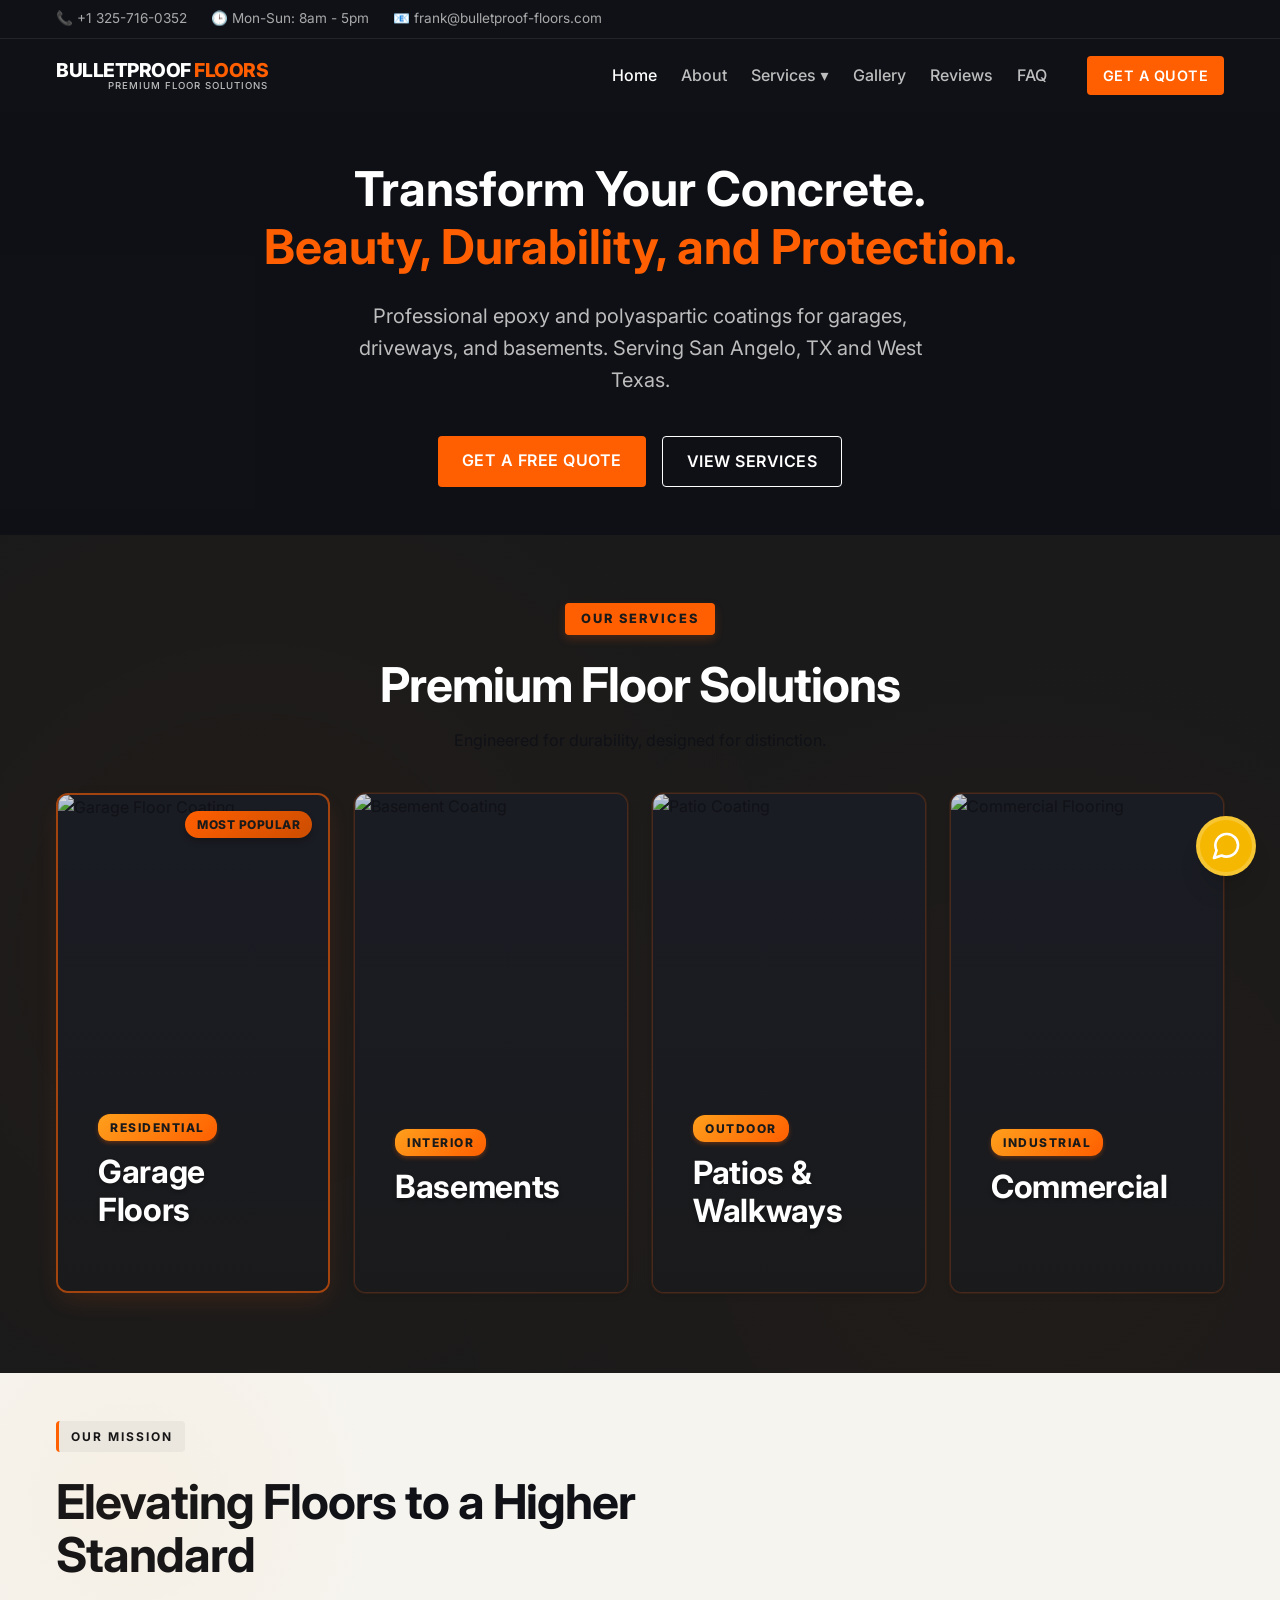
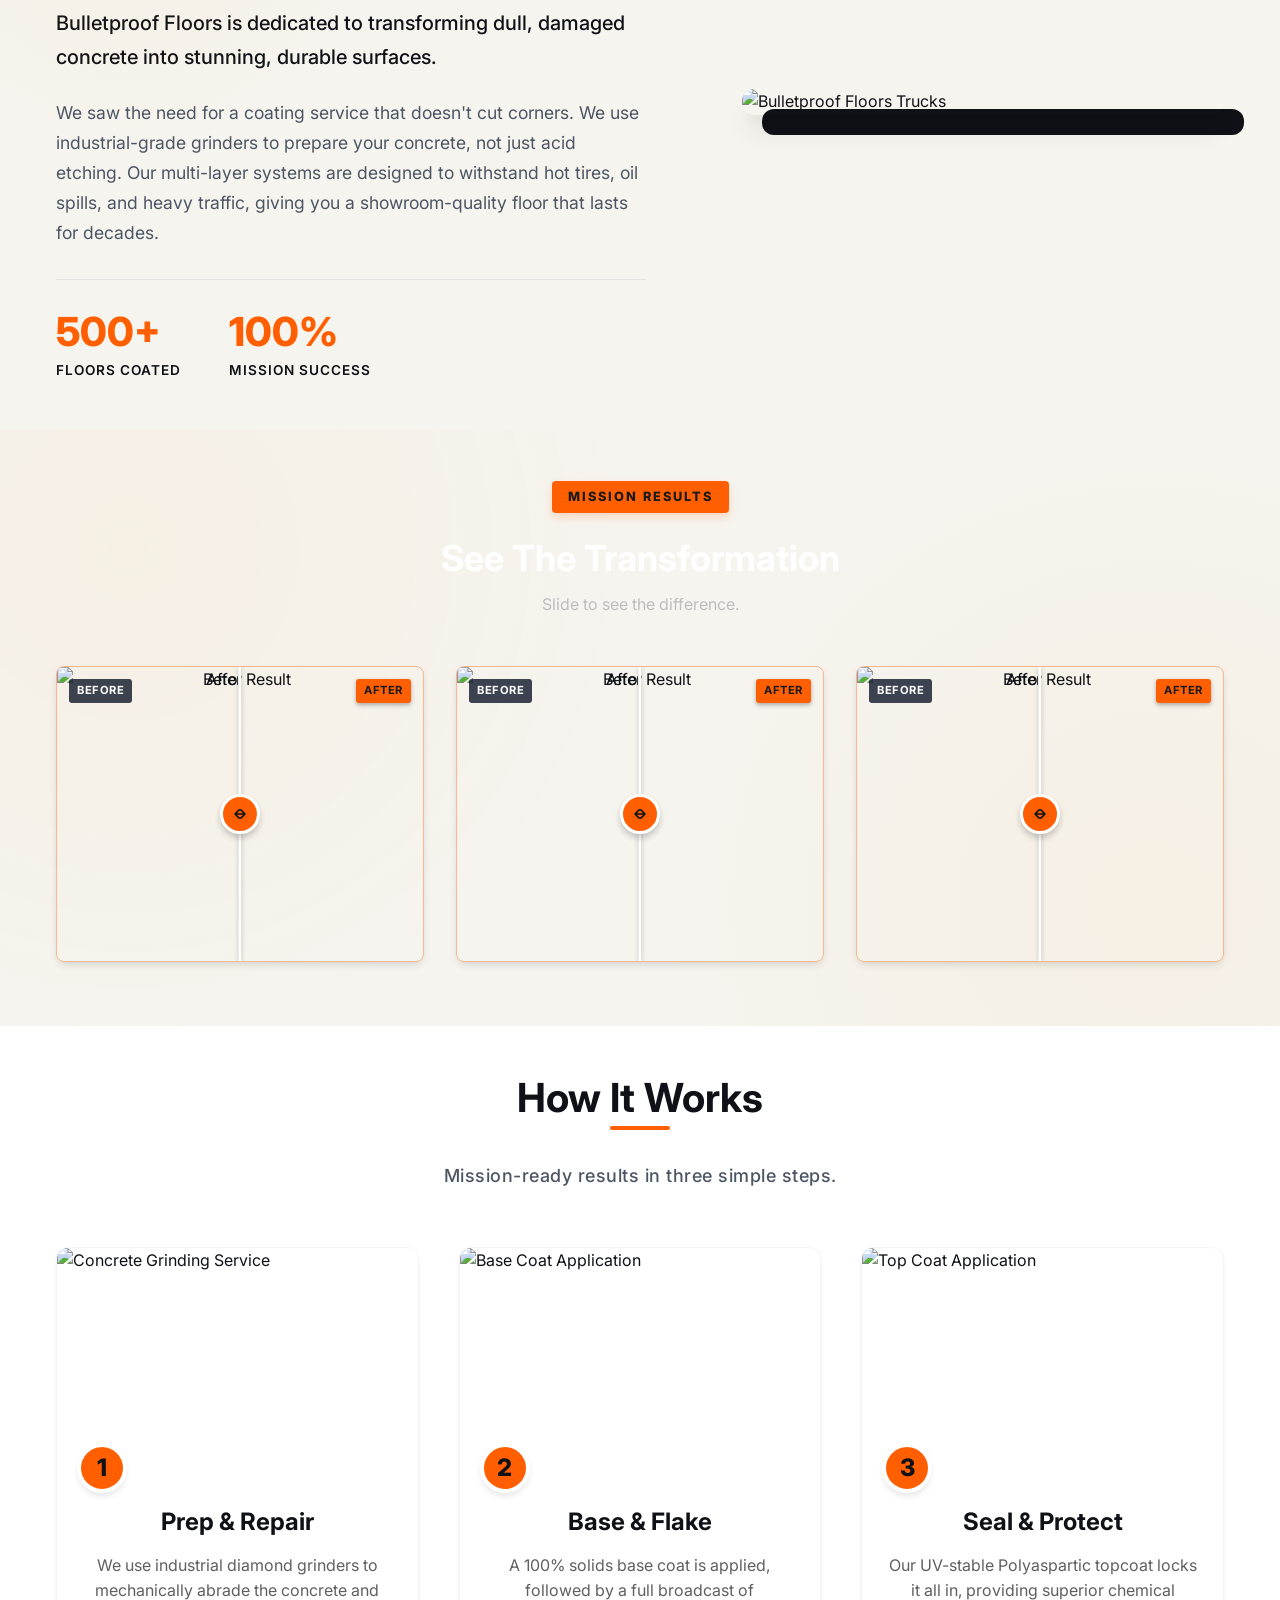
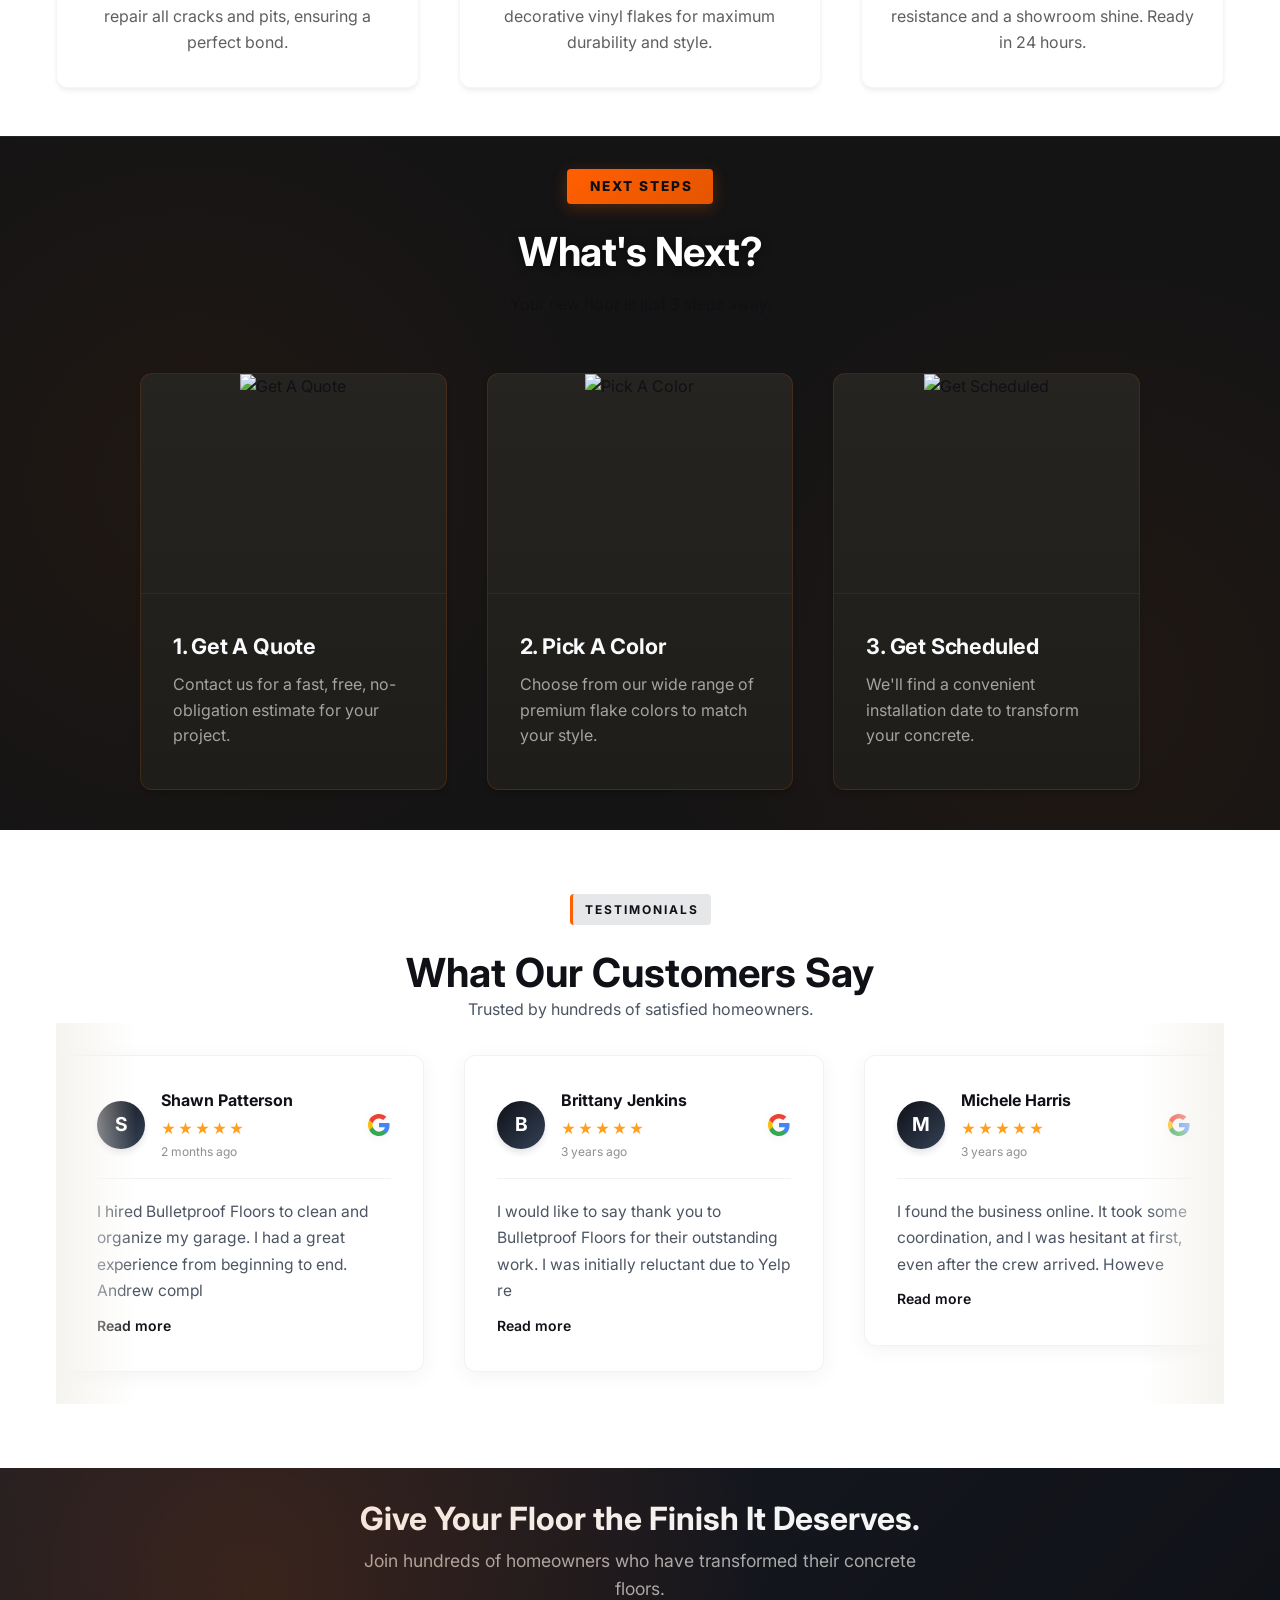
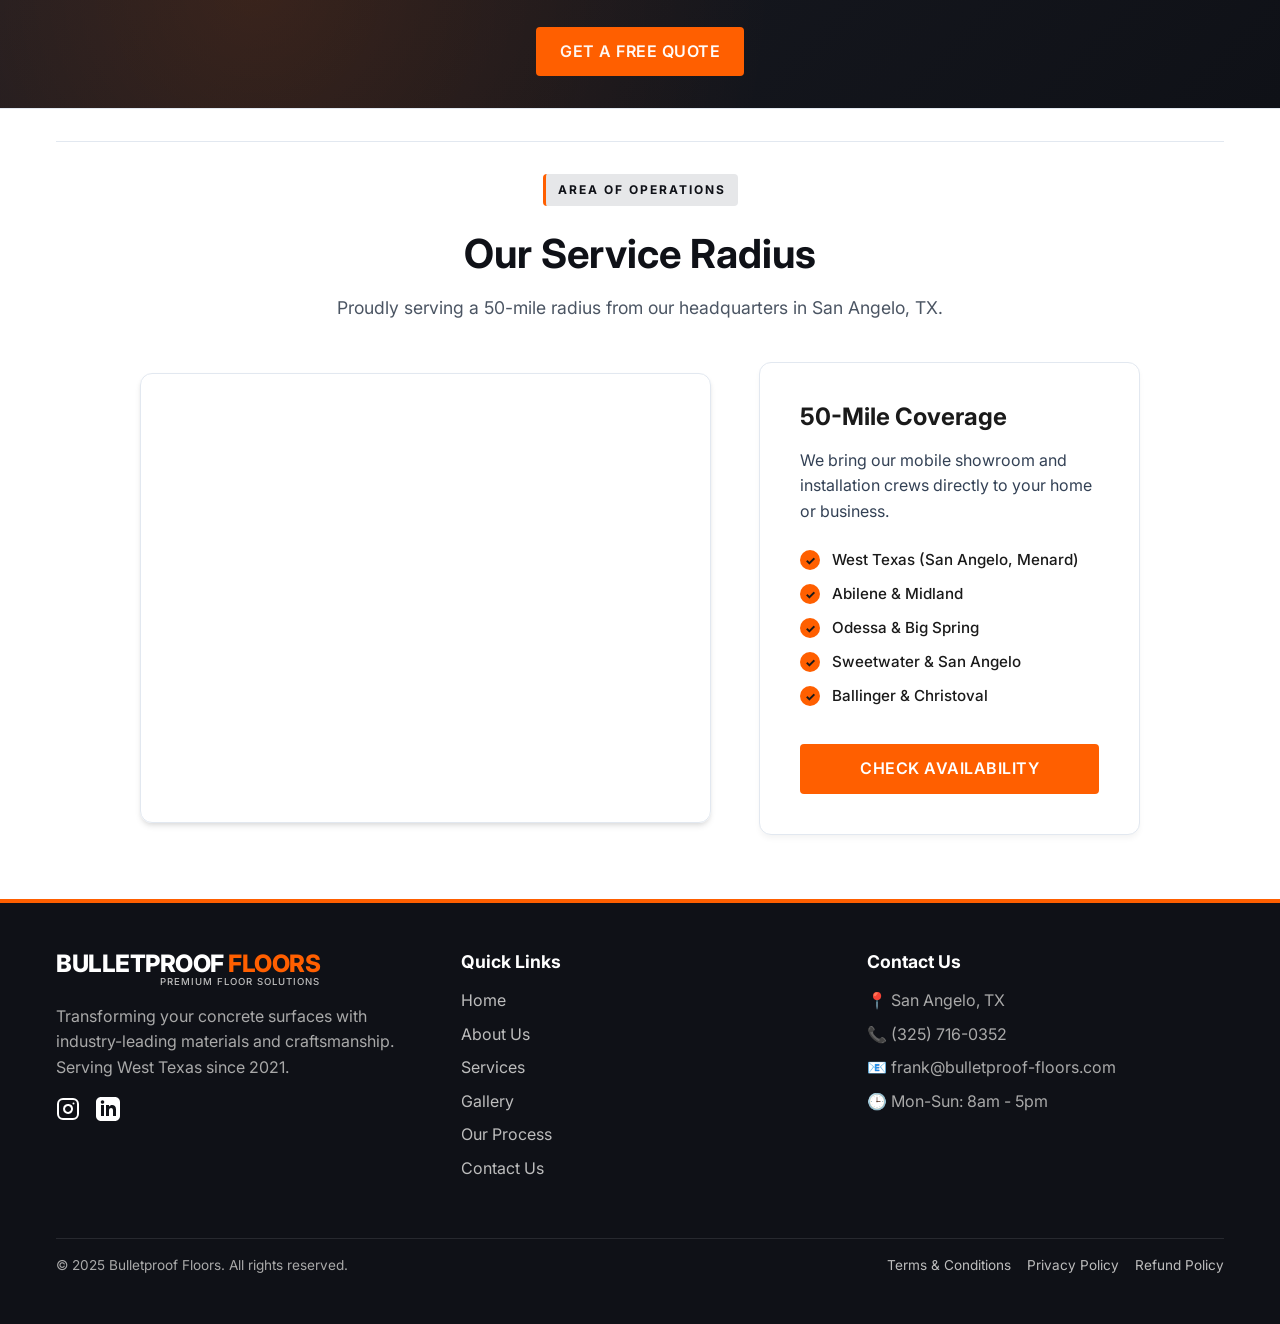
==== index.html @ e1ac466e "Fix: logo text, FL state codes, color references, Florida mentions, hero bg" ====
<!DOCTYPE html>
<html lang="en">

<head>
  <meta charset="UTF-8">
  <meta name="viewport" content="width=device-width, initial-scale=1.0">
  <title>Bulletproof Floors | Premium Floor Solutions</title>
  <meta name="description"
    content="Professional concrete coating services in San Angelo, TX. Specializing in Epoxy, Polyurea, and Polyaspartic floors for garages, basements, and commercial spaces.">
  <meta name="keywords"
    content="concrete coatings, garage floor coating, epoxy flooring, polyurea, polyaspartic, specialized concrete, San Angelo TX, West Texas, Bulletproof Floors">
  <meta name="author" content="Bulletproof Floors">
  <meta name="robots" content="index, follow">

  <!-- Open Graph / Facebook -->
  <meta property="og:type" content="website">
  <meta property="og:url" content="https://www.bulletproof-floors.com/">
  <meta property="og:title" content="Bulletproof Floors | Premium Floor Solutions">
  <meta property="og:description"
    content="Transform your garage, basement, or patio with premium concrete coatings. Serving San Angelo, TX and West Texas. Get a free quote today!">
  <meta property="og:image"
    content="https://res.cloudinary.com/diptffkzh/image/upload/v1768782641/BPF_Logo_rhzeyc.webp">

  <!-- Twitter -->
  <meta property="twitter:card" content="summary_large_image">
  <meta property="twitter:url" content="https://www.bulletproof-floors.com/">
  <meta property="twitter:title" content="Bulletproof Floors | Premium Floor Solutions">
  <meta property="twitter:description"
    content="Transform your garage, basement, or patio with premium concrete coatings. Serving San Angelo, TX and West Texas. Get a free quote today!">
  <meta property="twitter:image"
    content="https://res.cloudinary.com/diptffkzh/image/upload/v1768782641/BPF_Logo_rhzeyc.webp">

  <!-- Structured Data -->
  <script type="application/ld+json">
  {
    "@context": "https://schema.org",
    "@type": "LocalBusiness",
    "name": "Bulletproof Floors",
    "image": "https://res.cloudinary.com/diptffkzh/image/upload/v1768782641/BPF_Logo_rhzeyc.webp",
    "@id": "https://www.bulletproof-floors.com",
    "url": "https://www.bulletproof-floors.com",
    "telephone": "+13257160352",
    "email": "frank@bulletproof-floors.com",
    "address": {
      "@type": "PostalAddress",
      "addressLocality": "San Angelo",
      "addressRegion": "TX",
      "postalCode": "76904",
      "addressCountry": "US"
    },
    "geo": {
      "@type": "GeoCoordinates",
      "latitude": 31.4638,
      "longitude": -100.4370
    },
    "openingHoursSpecification": {
      "@type": "OpeningHoursSpecification",
      "dayOfWeek": [
        "Monday",
        "Tuesday",
        "Wednesday",
        "Thursday",
        "Friday",
        "Saturday",
        "Sunday"
      ],
      "opens": "08:00",
      "closes": "18:00"
    },
    "sameAs": [
      "",
      ""
    ],
    "priceRange": "$$"
  }
  </script>

  <!-- Canonical URL -->
  <link rel="canonical" href="https://www.bulletproof-floors.com/">

  <link rel="stylesheet" href="style.css?v=1.3">
  <link rel="stylesheet" href="services-showcase.css?v=1.0">
  <link rel="stylesheet" href="modern-sections.css?v=1.0">
  <link rel="stylesheet" href="chat-widget.css">

  <!-- Leaflet.js for Maps -->
  <link rel="stylesheet" href="https://unpkg.com/leaflet@1.9.4/dist/leaflet.css"
    integrity="sha256-p4NxAoJBhIIN+hmNHrzRCf9tD/miZyoHS5obTRR9BMY=" crossorigin="" />
  <script src="https://unpkg.com/leaflet@1.9.4/dist/leaflet.js"
    integrity="sha256-20nQCchB9co0qIjJZRGuk2/Z9VM+kNiyxNV1lvTlZBo=" crossorigin=""></script>

  <link rel="preconnect" href="https://fonts.googleapis.com">
  <link rel="preconnect" href="https://fonts.gstatic.com" crossorigin>
  <link
    href="https://fonts.googleapis.com/css2?family=Inter:wght@400;500;600;700;800&family=Playfair+Display:ital,wght@0,400..900;1,400..900&display=swap"
    rel="stylesheet">

  <!-- Favicons -->
  <link rel="icon" type="image/webp" sizes="16x16"
    href="https://res.cloudinary.com/diptffkzh/image/upload/v1768782641/BPF_Logo_rhzeyc.webp">
  <link rel="icon" type="image/webp" sizes="32x32"
    href="https://res.cloudinary.com/diptffkzh/image/upload/v1768782641/BPF_Logo_rhzeyc.webp">
  <link rel="icon" type="image/webp" sizes="192x192"
    href="https://res.cloudinary.com/diptffkzh/image/upload/v1768782641/BPF_Logo_rhzeyc.webp">
  <link rel="icon" type="image/webp" sizes="512x512"
    href="https://res.cloudinary.com/diptffkzh/image/upload/v1768782641/BPF_Logo_rhzeyc.webp">
  <link rel="apple-touch-icon" sizes="180x180"
    href="https://res.cloudinary.com/diptffkzh/image/upload/v1768782641/BPF_Logo_rhzeyc.webp">
</head>

<body>

  <!-- Header -->
  <header>
    <!-- Top Bar -->
    <div class="top-bar">
      <div class="container">
        <div class="top-bar-info">
          <span>📞 +1 325-716-0352</span>
          <span>🕒 Mon-Sun: 8am - 5pm</span>
          <span>📧 frank@bulletproof-floors.com</span>
        </div>
        <div class="top-bar-socials">
        </div>
      </div>
    </div>

    <!-- Main Nav -->
    <div class="main-header">
      <div class="container">
        <a href="index.html" class="logo">
          <div class="logo-text">
            <div class="logo-main" style="font-size: 1.2rem;">Bulletproof <span>Floors</span></div>
            <div class="logo-tagline">Premium Floor Solutions</div>
          </div>
        </a>
        <button class="mobile-menu-btn" aria-label="Toggle Menu">
          <svg width="24" height="24" viewBox="0 0 24 24" fill="none" xmlns="http://www.w3.org/2000/svg">
            <path d="M3 12H21M3 6H21M3 18H21" stroke="currentColor" stroke-width="2" stroke-linecap="round"
              stroke-linejoin="round" />
          </svg>
        </button>
        <nav>
          <ul>
            <li><a href="index.html" class="active">Home</a></li>
            <li><a href="about.html">About</a></li>
            <li>
              <a href="services.html">Services ▾</a>
              <ul class="dropdown-menu">
                <li><a href="services.html">All Coatings</a></li>
                <li><a href="process.html">Our Process</a></li>
                <li><a href="service-area.html">Service Area</a></li>
              </ul>
            </li>
            <li><a href="gallery.html">Gallery</a></li>
            <li><a href="reviews.html">Reviews</a></li>
            <li><a href="faq.html">FAQ</a></li>
            <li><a href="contact.html" class="btn btn-cta">Get A Quote</a></li>
          </ul>
        </nav>
      </div>
    </div>
  </header>

  <!-- Hero Section -->
  <!-- Hero Section -->
  <section id="hero" class="hero-section">
    <!-- Using a placeholder/static image for now as we transition away from the garage organization video -->
    <div class="hero-video-wrapper">
      <video autoplay muted loop playsinline
        poster="https://res.cloudinary.com/diptffkzh/image/upload/v1768422690/Trucks_tw7fqt.png" id="heroVideo">
        <source src="https://res.cloudinary.com/diptffkzh/video/upload/v1768420768/Hero_video_ljpjjd.mp4"
          type="video/mp4">
        Your browser does not support the video tag.
      </video>
    </div>

    <div class="hero-overlay"></div>
    <div class="container">
      <h1 style="color: white; margin-bottom: 1.5rem; max-width: 800px; margin-left: auto; margin-right: auto;">
        Transform
        Your Concrete. <br><span style="color: var(--color-volt);">Beauty, Durability, and Protection.</span></h1>
      <p style="font-size: 1.25rem; color: #BDBDBD; max-width: 600px; margin: 0 auto 2.5rem;">
        Professional epoxy and polyaspartic coatings for garages, driveways, and basements.
        Serving San Angelo, TX and West Texas.
      </p>
      <div style="display: flex; gap: 1rem; justify-content: center;">
        <a href="contact.html" class="btn btn-cta">Get a Free Quote</a>
        <a href="services.html" class="btn" style="border: 1px solid white; color: white;">View Services</a>
      </div>
    </div>
  </section>

  <!-- Services Overview Section -->
  <section id="services-showcase" class="services-showcase">
    <div class="container">
      <div class="section-header text-center">
        <!-- Badge removed as requested -->
        <span class="section-badge">OUR SERVICES</span>
        <h2>Premium Floor Solutions</h2>
        <p>Engineered for durability, designed for distinction.</p>
      </div>

      <div class="services-grid">
        <!-- Service 1: Garages -->
        <a href="services.html#garages" class="service-card-new">
          <img
            src="https://res.cloudinary.com/diptffkzh/image/upload/v1768421555/omega-concrete-coatings-gallery-garages-41-1920w.jpg_guwdhu.jpg"
            alt="Garage Floor Coating" class="service-card-image" loading="lazy">
          <div class="service-overlay"></div>
          <div class="service-content">
            <span class="service-feature">Residential</span>
            <h3 class="service-title">Garage Floors</h3>
            <p class="service-desc">Our polyaspartic systems are 4x stronger than epoxy and cure in just 24 hours.</p>
            <div class="service-link-icon">
              Explore Garages <span>→</span>
            </div>
          </div>
        </a>

        <!-- Service 2: Basements -->
        <a href="services.html#basements" class="service-card-new">
          <img src="https://res.cloudinary.com/diptffkzh/image/upload/v1768432918/Basement_kxcosu.jpg"
            alt="Basement Coating" class="service-card-image" loading="lazy">
          <div class="service-overlay"></div>
          <div class="service-content">
            <span class="service-feature">Interior</span>
            <h3 class="service-title">Basements</h3>
            <p class="service-desc">Transform your basement into a bright, clean living space that resists moisture and
              mold.</p>
            <div class="service-link-icon">
              Explore Basements <span>→</span>
            </div>
          </div>
        </a>

        <!-- Service 3: Patios -->
        <a href="services.html#patios" class="service-card-new">
          <img src="https://res.cloudinary.com/diptffkzh/image/upload/v1768433059/patio-concrete-coating-12_opcgpj.jpg"
            alt="Patio Coating" class="service-card-image" loading="lazy">
          <div class="service-overlay"></div>
          <div class="service-content">
            <span class="service-feature">Outdoor</span>
            <h3 class="service-title">Patios & Walkways</h3>
            <p class="service-desc">Slip-resistant and UV-stable coatings that won't yellow or fade in the sun.</p>
            <div class="service-link-icon">
              Explore Patios <span>→</span>
            </div>
          </div>
        </a>

        <!-- Service 4: Commercial -->
        <a href="services.html#commercial" class="service-card-new">
          <img src="https://res.cloudinary.com/diptffkzh/image/upload/v1768432918/commercial_autoshop_zqpewp.jpg"
            alt="Commercial Flooring" class="service-card-image" loading="lazy">
          <div class="service-overlay"></div>
          <div class="service-content">
            <span class="service-feature">Industrial</span>
            <h3 class="service-title">Commercial</h3>
            <p class="service-desc">Heavy-duty solutions for showrooms, warehouses, and retail spaces.</p>
            <div class="service-link-icon">
              Explore Commercial <span>→</span>
            </div>
          </div>
        </a>

      </div>
    </div>
  </section>

  <!-- About Us Section -->
  <section class="about-section">
    <div class="container">
      <div class="about-grid">
        <div class="about-content">
          <div class="section-badge">OUR MISSION</div>
          <h2>Elevating Floors to a Higher Standard</h2>
          <p class="lead-text">Bulletproof Floors is dedicated to transforming dull, damaged concrete into
            stunning, durable surfaces.</p>
          <p id="about-description-full">We saw the need for a coating service that doesn't cut corners. We use
            industrial-grade grinders to prepare
            your concrete, not just acid etching. Our multi-layer systems are designed to withstand hot tires, oil
            spills, and heavy traffic, giving you a showroom-quality floor that lasts for decades.</p>
          <button id="about-read-more" class="read-more-btn">Read More</button>
          <div class="about-stats">
            <div class="stat-item">
              <span class="stat-number">500+</span>
              <span class="stat-label">Floors Coated</span>
            </div>
            <div class="stat-item">
              <span class="stat-number">100%</span>
              <span class="stat-label">Mission Success</span>
            </div>
          </div>
        </div>
        <div class="about-image-wrapper">
          <div class="image-backdrop"></div>
          <img src="https://res.cloudinary.com/diptffkzh/image/upload/v1768849006/trucks_BLOPS_1_num3rt.png"
            alt="Bulletproof Floors Trucks" class="about-image" loading="lazy">
        </div>
      </div>
    </div>
  </section>

  <!-- Services Section -->
  <section id="services" style="background-color: #F6F4EF; padding: 0;">

    <!-- Mission Results (Before & After) -->
    <section id="mission-results" class="mission-results-section">
      <div class="container">
        <div class="section-header text-center">
          <span class="section-badge">MISSION RESULTS</span>
          <h2>See The Transformation</h2>
          <p>Slide to see the difference.</p>
        </div>

        <div class="comparison-grid">

          <!-- Comparison 1 -->
          <div class="comparison-card">
            <div class="comparison-view">
              <!-- After Image (Base) -->
              <img src="https://res.cloudinary.com/diptffkzh/image/upload/v1768423151/garage-after1_ir61rb.jpg"
                alt="After Result" class="comp-img after-img" loading="lazy">

              <!-- Before Image (Overlay) -->
              <div class="before-overlay">
                <img src="https://res.cloudinary.com/diptffkzh/image/upload/v1768423150/garage-before1_fd9u9r.jpg"
                  alt="Before State" class="comp-img before-img" loading="lazy">
                <span class="label-badge before-label">BEFORE</span>
              </div>
              <span class="label-badge after-label">AFTER</span>

              <!-- Slider Handle -->
              <div class="slider-handle">
                <div class="handle-line"></div>
                <div class="handle-circle">
                  <svg viewBox="0 0 24 24" fill="none" xmlns="http://www.w3.org/2000/svg">
                    <path d="M18 12L6 12M6 12L11 7M6 12L11 17M18 12L13 7M18 12L13 17" stroke="currentColor"
                      stroke-width="2" stroke-linecap="round" stroke-linejoin="round" />
                  </svg>
                </div>
              </div>
            </div>
          </div>

          <!-- Comparison 2 -->
          <div class="comparison-card">
            <div class="comparison-view">
              <img src="https://res.cloudinary.com/diptffkzh/image/upload/v1768423738/after-2_hqc5ny.jpg"
                alt="After Result" class="comp-img after-img" loading="lazy">
              <div class="before-overlay">
                <img src="https://res.cloudinary.com/diptffkzh/image/upload/v1768423739/before-2_vwxjce.jpg"
                  alt="Before State" class="comp-img before-img" loading="lazy">
                <span class="label-badge before-label">BEFORE</span>
              </div>
              <span class="label-badge after-label">AFTER</span>
              <div class="slider-handle">
                <div class="handle-line"></div>
                <div class="handle-circle">
                  <svg viewBox="0 0 24 24" fill="none" xmlns="http://www.w3.org/2000/svg">
                    <path d="M18 12L6 12M6 12L11 7M6 12L11 17M18 12L13 7M18 12L13 17" stroke="currentColor"
                      stroke-width="2" stroke-linecap="round" stroke-linejoin="round" />
                  </svg>
                </div>
              </div>
            </div>
          </div>

          <!-- Comparison 3 -->
          <div class="comparison-card">
            <div class="comparison-view">
              <img src="https://res.cloudinary.com/diptffkzh/image/upload/v1768423738/after-5_cr7ges.jpg"
                alt="After Result" class="comp-img after-img" loading="lazy">
              <div class="before-overlay">
                <img src="https://res.cloudinary.com/diptffkzh/image/upload/v1768423740/before-5_lxhzdt.jpg"
                  alt="Before State" class="comp-img before-img" loading="lazy">
                <span class="label-badge before-label">BEFORE</span>
              </div>
              <span class="label-badge after-label">AFTER</span>
              <div class="slider-handle">
                <div class="handle-line"></div>
                <div class="handle-circle">
                  <svg viewBox="0 0 24 24" fill="none" xmlns="http://www.w3.org/2000/svg">
                    <path d="M18 12L6 12M6 12L11 7M6 12L11 17M18 12L13 7M18 12L13 17" stroke="currentColor"
                      stroke-width="2" stroke-linecap="round" stroke-linejoin="round" />
                  </svg>
                </div>
              </div>
            </div>
          </div>

        </div>

        <!-- Mobile Navigation Controls -->
        <div class="carousel-nav-mobile">
          <button class="carousel-arrow carousel-arrow-prev" aria-label="Previous comparison">
            <svg width="24" height="24" viewBox="0 0 24 24" fill="none" xmlns="http://www.w3.org/2000/svg">
              <path d="M15 18L9 12L15 6" stroke="currentColor" stroke-width="2" stroke-linecap="round"
                stroke-linejoin="round" />
            </svg>
          </button>
          <div class="carousel-dots">
            <span class="carousel-dot active" data-index="0"></span>
            <span class="carousel-dot" data-index="1"></span>
            <span class="carousel-dot" data-index="2"></span>
          </div>
          <button class="carousel-arrow carousel-arrow-next" aria-label="Next comparison">
            <svg width="24" height="24" viewBox="0 0 24 24" fill="none" xmlns="http://www.w3.org/2000/svg">
              <path d="M9 18L15 12L9 6" stroke="currentColor" stroke-width="2" stroke-linecap="round"
                stroke-linejoin="round" />
            </svg>
          </button>
        </div>

      </div>
    </section>

    <!-- How It Works -->
    <section class="how-it-works-section">
      <div class="container">
        <div class="section-header">
          <h2>How It Works</h2>
          <p>Mission-ready results in three simple steps.</p>
        </div>

        <div class="process-grid">

          <!-- Step 1: Prep -->
          <a href="process.html" class="process-card" style="text-decoration: none; color: inherit; display: block;">
            <div class="process-image-wrapper">
              <img src="images/step-1-prep.png" alt="Concrete Grinding Service" class="process-image" loading="lazy">
            </div>
            <div class="step-number">1</div>
            <div class="process-content">
              <h3>Prep & Repair</h3>
              <p>We use industrial diamond grinders to mechanically abrade the concrete and repair all cracks and pits,
                ensuring a perfect bond.</p>
            </div>
          </a>

          <!-- Step 2: Coast -->
          <a href="process.html" class="process-card" style="text-decoration: none; color: inherit; display: block;">
            <div class="process-image-wrapper">
              <img src="images/step-2-flake.png" alt="Base Coat Application" class="process-image" loading="lazy">
            </div>
            <div class="step-number">2</div>
            <div class="process-content">
              <h3>Base & Flake</h3>
              <p>A 100% solids base coat is applied, followed by a full broadcast of decorative vinyl flakes for maximum
                durability and style.</p>
            </div>
          </a>

          <!-- Step 3: Seal -->
          <a href="process.html" class="process-card" style="text-decoration: none; color: inherit; display: block;">
            <div class="process-image-wrapper">
              <img src="images/step-3-seal.png" alt="Top Coat Application" class="process-image" loading="lazy">
            </div>
            <div class="step-number">3</div>
            <div class="process-content">
              <h3>Seal & Protect</h3>
              <p>Our UV-stable Polyaspartic topcoat locks it all in, providing superior chemical resistance and a
                showroom shine. Ready in 24 hours.</p>
            </div>
          </a>

        </div>
      </div>
    </section>
  </section>

  <!-- What's Next Section -->
  <section class="whats-next-section">
    <div class="container">
      <div class="section-header text-center">
        <span class="section-badge">NEXT STEPS</span>
        <h2>What's Next?</h2>
        <p>Your new floor is just 3 steps away.</p>
      </div>

      <div class="whats-next-grid">
        <!-- Step 1 -->
        <a href="contact.html" class="next-step-card" style="text-decoration: none; color: inherit; display: block;">
          <div class="next-step-image">
            <img src="images/next-step-quote.png" alt="Get A Quote">
          </div>
          <div class="next-step-content">
            <h3>1. Get A Quote</h3>
            <p>Contact us for a fast, free, no-obligation estimate for your project.</p>
          </div>
        </a>

        <!-- Step 2 -->
        <a href="contact.html" class="next-step-card" style="text-decoration: none; color: inherit; display: block;">
          <div class="next-step-image">
            <img src="https://res.cloudinary.com/diptffkzh/image/upload/v1768581514/colors_wd17ul.png"
              alt="Pick A Color">
          </div>
          <div class="next-step-content">
            <h3>2. Pick A Color</h3>
            <p>Choose from our wide range of premium flake colors to match your style.</p>
          </div>
        </a>

        <!-- Step 3 -->
        <a href="contact.html" class="next-step-card" style="text-decoration: none; color: inherit; display: block;">
          <div class="next-step-image">
            <img src="https://res.cloudinary.com/diptffkzh/image/upload/v1768581763/Install_calender_pr56ua.png"
              alt="Get Scheduled">
          </div>
          <div class="next-step-content">
            <h3>3. Get Scheduled</h3>
            <p>We'll find a convenient installation date to transform your concrete.</p>
          </div>
        </a>
      </div>
    </div>
  </section>

  <!-- Google Reviews Section -->
  <section id="reviews" class="reviews-section">
    <div class="container">
      <div class="section-header text-center">
        <span class="section-badge">TESTIMONIALS</span>
        <h2>What Our Customers Say</h2>
        <p>Trusted by hundreds of satisfied homeowners.</p>
      </div>

      <div class="reviews-container-wrapper">
        <div class="reviews-grid">
          <!-- Reviews injected by JS -->
        </div>
        <div class="reviews-fade-left"></div>
        <div class="reviews-fade-right"></div>
      </div>
    </div>
  </section>

  <!-- CTA Banner -->
  <section class="cta-banner">
    <div class="container">
      <h2>Give Your Floor the Finish It Deserves.</h2>
      <p>Join hundreds of homeowners who have transformed their concrete floors.</p>
      <a href="contact.html" class="btn btn-cta">Get A Free Quote</a>
    </div>
  </section>

  <!-- Service Area Section -->
  <section class="service-area-section">
    <div class="container">
      <!-- Service Area Section -->
      <section class="service-area-section">
        <div class="container">
          <div class="service-area-header">
            <div class="section-badge">AREA OF OPERATIONS</div>
            <h2>Our Service Radius</h2>
            <p>Proudly serving a 50-mile radius from our headquarters in San Angelo, TX.</p>
          </div>

          <!-- Refined Split Layout -->
          <div class="service-area-split">
            <!-- Left: Map -->
            <div id="service-area-map" class="service-map-container"></div>

            <!-- Right: Content -->
            <div class="service-content-wrapper">
              <h3>50-Mile Coverage</h3>
              <p style="margin-bottom: 1.5rem; line-height: 1.6;">
                We bring our mobile showroom and installation crews directly to your home or business.
              </p>

              <ul class="service-list">
                <li>West Texas (San Angelo, Menard)</li>
                <li>Abilene & Midland</li>
                <li>Odessa & Big Spring</li>
                <li>Sweetwater & San Angelo</li>
                <li>Ballinger & Christoval</li>
              </ul>

              <a href="contact.html" class="btn btn-cta"
                style="width: 100%; text-align: center; margin-top: 1rem;">Check Availability</a>
            </div>
          </div>
        </div>
      </section>
  </section>

  <!-- Footer -->
  <footer>
    <div class="container">
      <div class="footer-grid">
        <!-- Company Info -->
        <div>
          <a href="index.html" class="logo" style="margin-bottom: 1rem;">
            <div class="logo-text">
              <div class="logo-main">Bulletproof <span>Floors</span></div>
              <div class="logo-tagline">Premium Floor Solutions</div>
            </div>
          </a>
          <p style="margin-bottom: 1rem;">Transforming your concrete surfaces with industry-leading materials and
            craftsmanship. Serving West Texas since 2021.</p>
          <div class="footer-socials" style="display: flex; gap: 1rem; margin-top: 1rem;">

            <a href="#" style="color: white; text-decoration: none;" aria-label="Instagram">
              <svg xmlns="http://www.w3.org/2000/svg" width="24" height="24" viewBox="0 0 24 24" fill="none"
                stroke="currentColor" stroke-width="2" stroke-linecap="round" stroke-linejoin="round">
                <rect x="2" y="2" width="20" height="20" rx="5" ry="5"></rect>
                <path d="M16 11.37A4 4 0 1 1 12.63 8 4 4 0 0 1 16 11.37z"></path>
                <line x1="17.5" y1="6.5" x2="17.51" y2="6.5"></line>
              </svg>
            </a>
            <a href="#" style="color: white; text-decoration: none;" aria-label="LinkedIn">
              <svg xmlns="http://www.w3.org/2000/svg" width="24" height="24" viewBox="0 0 24 24" fill="currentColor">
                <path
                  d="M19 0h-14c-2.761 0-5 2.239-5 5v14c0 2.761 2.239 5 5 5h14c2.762 0 5-2.239 5-5v-14c0-2.761-2.238-5-5-5zm-11 19h-3v-11h3v11zm-1.5-12.268c-.966 0-1.75-.79-1.75-1.764s.784-1.764 1.75-1.764 1.75.79 1.75 1.764-.783 1.764-1.75 1.764zm13.5 12.268h-3v-5.604c0-3.368-4-3.113-4 0v5.604h-3v-11h3v1.765c1.396-2.586 7-2.777 7 2.476v6.759z" />
              </svg>
            </a>
          </div>
        </div>

        <!-- Quick Links -->
        <div>
          <h4>Quick Links</h4>
          <ul style="list-style: none;">
            <li><a href="index.html">Home</a></li>
            <li><a href="about.html">About Us</a></li>
            <li><a href="services.html">Services</a></li>
            <li><a href="gallery.html">Gallery</a></li>
            <li><a href="process.html">Our Process</a></li>
            <li><a href="contact.html">Contact Us</a></li>
          </ul>
        </div>

        <!-- Contact -->
        <div class="footer-contact">
          <h4>Contact Us</h4>
          <p>📍 San Angelo, TX</p>
          <p>📞 (325) 716-0352</p>
          <p>📧 frank@bulletproof-floors.com</p>
          <p>🕒 Mon-Sun: 8am - 5pm</p>
        </div>
      </div>

      <div class="copyright">
        <div>&copy; 2025 Bulletproof Floors. All rights reserved.</div>
        <div class="legal-links">
          <a href="terms.html">Terms & Conditions</a>
          <a href="privacy.html">Privacy Policy</a>
          <a href="refund.html">Refund Policy</a>
        </div>
      </div>
    </div>
  </footer>

  <script src="main.js"></script>
  <script src="reviews.js"></script>
  <!-- Chat Knowledge Base -->
  <script src="chat-knowledge.js"></script>
  <!-- Chat Widget Script -->
  <script src="chat-widget.js"></script>
  <!-- Service Area Map -->
  <script src="service-area-map.js"></script>
</body>

</html>
---- style.css ----
:root {
  /* Bulletproof Floors Brand Palette */
  --color-navy: #0F1117;
  /* Bulletproof Black - headers, nav, footer */
  --color-blue: #1A1C24;
  /* Surface dark */
  --color-blue-hover: #FF9F1C;
  /* Bullet Spark on hover */
  --color-highlight: #FF9F1C;
  /* Bullet Spark highlight */
  --color-light-highlight: #A9A9A9;
  /* Polished Gray */

  /* CTA Accent */
  --color-volt: #FF5F00;
  /* Impact Orange (primary CTA) */
  --color-volt-text: #FFFFFF;
  /* White text on orange */
  --color-gold: #FF9F1C;
  /* Bullet Spark for stars/accents/icons */

  /* Neutrals */
  --color-text-main: #0F1117;
  /* Primary Text (dark on light bg) */
  --color-text-muted: #5F5F5F;
  /* Raw Concrete muted text */
  --color-border: #E0DDD6;
  /* Warm border */
  --color-bg-soft: #EDEAE3;
  /* Slightly darker warm base for Alt sections */
  --color-bg-card: #FFFFFF;
  /* Card backgrounds */

  /* Legacy Mappings */
  --color-white: #FFFFFF;
  --color-wolf: #A9A9A9;
  /* Polished Gray */
  --color-graphite: #0F1117;
  /* Dark text */
  --color-mist: #E0DDD6;
  /* Warm border/divider */
  --color-off-white: #F6F4EF;
  /* Warm Base page background */

  /* Utility */
  --color-success: #16A34A;
  --color-warning: #F97316;

  /* Typography */
  --font-main: 'Inter',
    system-ui,
    -apple-system,
    sans-serif;

  /* Spacing */
  --spacing-sm: 0.5rem;
  --spacing-md: 1rem;
  --spacing-lg: 1.5rem;
  --spacing-xl: 3rem;
}

* {
  box-sizing: border-box;
  margin: 0;
  padding: 0;
}

html {
  margin: 0;
  padding: 0;
}

body {
  font-family: var(--font-main);
  background-color: #F6F4EF;
  /* Warm Base - Bulletproof Floors */
  color: var(--color-graphite);
  line-height: 1.6;
  margin: 0;
  padding: 0;
}

a {
  text-decoration: none;
  color: var(--color-navy);
  transition: color 0.2s;
}

a:hover {
  color: var(--color-volt);
}

/* Typography */
h1,
h2,
h3,
h4,
h5,
h6 {
  color: var(--color-text-main);
  font-weight: 700;
  line-height: 1.2;
}

h1 {
  font-size: 3rem;
}

h2 {
  font-size: 2.5rem;
}

h3 {
  font-size: 1.75rem;
}

/* Buttons */
.btn {
  display: inline-block;
  padding: 12px 24px;
  border-radius: 4px;
  font-weight: 600;
  text-transform: uppercase;
  letter-spacing: 0.5px;
  cursor: pointer;
  transition: all 0.2s;
  border: none;
}

.btn-primary {
  background-color: var(--color-blue);
  color: #FFFFFF;
}

.btn-primary:hover {
  background-color: var(--color-blue-hover);
  color: #FFFFFF;
  transform: translateY(-1px);
}

.btn-primary:active {
  color: #FFFFFF;
  transform: translateY(0);
}

.btn-cta {
  background-color: var(--color-volt);
  color: var(--color-volt-text);
}

.btn-cta:hover {
  background-color: var(--color-volt);
  color: var(--color-volt-text) !important;
  transform: translateY(-1px);
  filter: brightness(1.1);
}

.btn-cta:active {
  color: var(--color-navy) !important;
  transform: translateY(0);
}

/* Layout */
.container {
  max-width: 1200px;
  margin: 0 auto;
  padding: 0 var(--spacing-md);
}

section {
  padding: 3rem 0;
}

/* Hero Section with Video */
.hero-section {
  position: relative;
  background-color: var(--color-navy);
  /* Rich Black for hero only */
  color: white;
  padding: 3rem 0;
  /* Reduced from 8rem */
  /* Increased padding for better visual */
  text-align: center;
  overflow: hidden;
}

.hero-video-wrapper {
  position: absolute;
  top: 0;
  left: 0;
  width: 100%;
  height: 100%;
  overflow: hidden;
  z-index: 0;
  pointer-events: none;
  /* Prevent user interaction with video controls */
}

.hero-video-wrapper video {
  position: absolute;
  top: 50%;
  left: 50%;
  min-width: 100%;
  min-height: 100%;
  width: auto;
  height: auto;
  transform: translate(-50%, -50%);
  object-fit: cover;
}

.hero-overlay {
  position: absolute;
  top: 0;
  left: 0;
  width: 100%;
  height: 100%;
  background: rgba(15, 17, 23, 0.82);
  /* Bulletproof Black overlay */
  z-index: 1;
}

.hero-section .container {
  position: relative;
  z-index: 2;
}

/* Header */
header {
  background-color: #0F1117;
  /* Bulletproof Black */
  position: sticky;
  top: 0;
  z-index: 9999;
}

.top-bar {
  background-color: #0F1117;
  /* Bulletproof Black */
  color: #A9A9A9;
  /* Polished Gray text */
  font-size: 0.85rem;
  padding: 8px 0;
  border-bottom: 1px solid rgba(255, 255, 255, 0.08);
}

.top-bar .container {
  display: flex;
  justify-content: space-between;
  align-items: center;
}

.top-bar-info {
  display: flex;
  gap: var(--spacing-lg);
}

.top-bar-socials {
  display: flex;
  gap: var(--spacing-md);
}

.main-header {
  padding: var(--spacing-md) 0;
}

.main-header .container {
  display: flex;
  justify-content: space-between;
  align-items: center;
}

.logo {
  text-decoration: none;
  display: flex;
  align-items: center;
  gap: 1rem;
}

.logo img {
  height: 45px;
  /* Reduced from 60px */
  width: auto;
}

.logo-text {
  display: flex;
  flex-direction: column;
  line-height: 1.1;
  align-items: flex-end;
}

.logo-main {
  font-size: 1.5rem;
  font-weight: 800;
  color: white;
  text-transform: uppercase;
  letter-spacing: -0.5px;
}

.logo-main span {
  color: var(--color-volt);
}

.logo-tagline {
  font-size: 0.6rem;
  color: #BDBDBD;
  font-weight: 500;
  text-transform: uppercase;
  letter-spacing: 1px;
  text-align: right;
  margin-top: 0;
}

nav ul {
  display: flex;
  gap: var(--spacing-lg);
  list-style: none;
  align-items: center;
  margin: 0;
  padding: 0;
}

nav li {
  position: relative;
}

nav a {
  color: #BDBDBD;
  /* Light text for dark header */
  font-weight: 500;
  display: block;
  padding: 8px 0;
}

nav a:hover,
nav a.active {
  color: #FFFFFF;
}

/* Ensure CTA buttons maintain dark text even when active/hover in nav */
nav .btn-cta:hover,
nav .btn-cta.active {
  color: var(--color-navy) !important;
}

/* Dropdown Menu */
.dropdown-menu {
  display: none;
  position: absolute;
  top: 100%;
  left: 0;
  background-color: var(--color-navy);
  min-width: 200px;
  box-shadow: 0 4px 6px -1px rgba(0, 0, 0, 0.1);
  padding: var(--spacing-sm) 0;
  border: 1px solid rgba(255, 255, 255, 0.1);
  border-radius: 4px;
  z-index: 101;
}

nav li:hover .dropdown-menu {
  display: block;
}

.dropdown-menu li {
  padding: 0;
}

.dropdown-menu a {
  padding: 8px 16px;
  font-size: 0.9rem;
  color: #BDBDBD;
}

.dropdown-menu a:hover {
  background-color: rgba(255, 255, 255, 0.05);
  color: var(--color-volt);
}

nav .btn-cta {
  padding: 8px 16px;
  font-size: 0.9rem;
  margin-left: var(--spacing-md);
}

/* Footer */
footer {
  background-color: #0F1117;
  /* Bulletproof Black */
  color: #A9A9A9;
  /* Polished Gray muted text */
  padding: var(--spacing-xl) 0;
  margin-top: auto;
  border-top: 4px solid var(--color-volt);
  /* Impact Orange accent border */
}

footer h4 {
  color: #FFFFFF;
  margin-bottom: var(--spacing-md);
  font-size: 1.1rem;
}

footer a {
  color: #BDBDBD;
  display: block;
  margin-bottom: 8px;
}

footer a:hover {
  color: var(--color-volt);
  padding-left: 4px;
  /* Slight movement on hover */
}

.footer-grid {
  display: grid;
  grid-template-columns: repeat(auto-fit, minmax(200px, 1fr));
  gap: var(--spacing-xl);
  margin-bottom: var(--spacing-xl);
}

.footer-contact p {
  margin-bottom: 8px;
  display: flex;
  gap: 8px;
}

.copyright {
  border-top: 1px solid rgba(255, 255, 255, 0.1);
  padding-top: var(--spacing-md);
  text-align: center;
  font-size: 0.85rem;
  display: flex;
  justify-content: space-between;
  flex-wrap: wrap;
  gap: 1rem;
}

.legal-links {
  display: flex;
  gap: var(--spacing-md);
}

.legal-links a {
  margin-bottom: 0;
  font-size: 0.85rem;
}

/* Accordion (FAQ) */
.accordion-item {
  border: 1px solid var(--color-mist);
  border-radius: 4px;
  margin-bottom: 1rem;
  background: white;
}

.accordion-header {
  padding: 1rem;
  background: #f8fafc;
  cursor: pointer;
  font-weight: 600;
  display: flex;
  justify-content: space-between;
  align-items: center;
}

.accordion-header:hover {
  background: #f1f5f9;
}

.accordion-content {
  padding: 1rem;
  display: none;
  border-top: 1px solid var(--color-mist);
  color: var(--color-graphite);
}

.accordion-item.active .accordion-content {
  display: block;
}

.accordion-item.active .accordion-header {
  color: var(--color-navy);
}



/* Mobile Menu Button (Hidden on Desktop) */
.mobile-menu-btn {
  display: none;
  background: none;
  border: none;
  color: white;
  cursor: pointer;
  padding: 0;
  width: 48px;
  height: 48px;
  align-items: center;
  justify-content: center;
  transition: all 0.2s ease;
  flex-shrink: 0;
  font-size: 28px;
  /* Explicit size for both ☰ and ✕ icons */
  line-height: 1;
}

.mobile-menu-btn:hover {
  color: var(--color-volt);
}

.mobile-menu-btn:active {
  transform: scale(0.95);
}

.mobile-menu-btn svg {
  width: 24px;
  height: 24px;
  display: block;
}

/* Mobile Responsiveness */
@media (max-width: 768px) {

  html,
  body {
    overflow-x: hidden;
    width: 100%;
    position: relative;
  }


  /* Typography */
  h1 {
    font-size: 2rem;
  }

  h2 {
    font-size: 1.75rem;
  }

  h3 {
    font-size: 1.5rem;
  }

  /* Hero Section Mobile Optimization */
  .hero-section {
    padding-top: 96px;
    /* 72px header height + 24px spacing */
    padding-bottom: 1.5rem;
  }

  /* Ensure all first sections after header have proper spacing */
  header+section,
  header+*>section:first-child {
    padding-top: 96px !important;
    /* 72px header height + 24px spacing */
  }

  .hero-section h1 {
    font-size: 1.625rem;
    /* 26px - optimized for mobile */
    line-height: 1.3;
    margin-bottom: 1.25rem !important;
  }

  .hero-section p {
    font-size: 1rem !important;
    /* 16px - standard mobile size */
    line-height: 1.6 !important;
    margin-bottom: 2rem !important;
  }

  /* Hero Buttons - Stack Vertically */
  .hero-section .container>div {
    flex-direction: column !important;
    align-items: stretch !important;
    gap: 0.75rem !important;
    padding: 0 1.5rem;
  }

  .hero-section .btn {
    width: 100%;
    min-height: 48px;
    padding: 14px 24px;
    text-align: center;
  }

  /* Layout */
  .container {
    padding: 0 var(--spacing-md);
  }

  section {
    padding: 1.5rem 0;
  }

  /* Header - Mobile Layout (Scrolls away) */
  header {
    position: absolute !important;
    top: 0;
    left: 0;
    width: 100%;
    z-index: 9999;
    background-color: var(--color-navy);
    box-shadow: 0 2px 10px rgba(0, 0, 0, 0.1);
  }

  /* Remove padding as header is absolute overlay */
  body {
    padding-top: 0;
  }

  .top-bar {
    display: none;
  }

  .main-header {
    padding: 0;
    /* Remove padding as we use height flex centering */
    height: 72px;
  }

  .main-header .container {
    position: relative;
    display: flex;
    justify-content: space-between;
    align-items: center;
    gap: 1rem;
    height: 100%;
    padding: 0 1.25rem;
  }

  .mobile-menu-btn {
    display: flex;
  }

  nav {
    display: none;
    position: fixed;
    top: 72px;
    /* Height of header */
    left: 0;
    right: 0;
    bottom: 0;
    /* Full height */
    background: #0F1117;
    border-top: 1px solid rgba(255, 255, 255, 0.08);
    padding: 0;
    z-index: 9998;
    overflow-y: auto;
    /* Allow scrolling within menu */
  }

  nav.active {
    display: block;
  }

  nav ul {
    flex-direction: column;
    align-items: flex-start;
    gap: 0;
  }

  nav li {
    width: 100%;
    border-bottom: 1px solid rgba(255, 255, 255, 0.1);
  }

  nav li:last-child {
    border-bottom: none;
  }

  nav a {
    padding: 1.25rem 1.5rem;
    width: 100%;
    color: var(--color-text-main) !important;
    /* Force dark text explicitly */
    background-color: transparent;
    font-weight: 500;
    font-size: 1.1rem;
    border-left: 4px solid transparent;
  }

  /* Fix mobile nav hover state */
  nav a:hover {
    color: var(--color-volt) !important;
    background-color: rgba(255, 255, 255, 0.05);
    border-left-color: var(--color-volt);
  }

  /* Fix active state - High Contrast */
  nav a.active:not(.btn-cta) {
    background-color: rgba(255, 255, 255, 0.05);
    /* clear light blue bg */
    color: var(--color-volt) !important;
    /* Strong blue text */
    font-weight: 700;
    border-left-color: var(--color-volt);
  }

  nav .btn-cta {
    margin: 1.5rem;
    width: calc(100% - 3rem);
    /* Full width minus margins */
    text-align: center;
    padding: 1rem;
    display: block;
  }

  /* CTA styling */
  nav .btn-cta,
  nav .btn-cta:hover,
  nav .btn-cta.active {
    background-color: var(--color-volt) !important;
    color: #FFFFFF !important;
    border-left: none;
    border-radius: 4px;
    box-shadow: 0 4px 6px rgba(0, 0, 0, 0.1);
  }

  /* Dropdowns on Mobile - Always Expanded */
  .dropdown-menu {
    position: static;
    box-shadow: none;
    border: none;
    background: transparent;
    padding-left: 1.5rem;
    display: block;
    /* Always show sub-items on mobile */
    margin-top: 0;
    padding-top: 0;
    padding-bottom: 0.5rem;
  }

  nav li:hover .dropdown-menu {
    display: block;
  }

  .dropdown-menu li {
    border-bottom: none;
  }

  .dropdown-menu a {
    padding: 0.5rem 0;
    font-size: 0.9rem;
    color: #BDBDBD;
    /* Ensure visibility */
    opacity: 1;
  }

  .dropdown-menu a:hover {
    background: transparent;
    color: var(--color-volt);
    padding-left: 5px;
    /* Slight indent on hover */
  }

  /* Comparison Table */
  .compare-table {
    display: block;
    overflow-x: auto;
    white-space: nowrap;
  }

  /* Flex/Grid Adjustments */
  .footer-grid {
    grid-template-columns: 1fr;
    gap: 2rem;
  }

  .post-container {
    flex-direction: column;
  }

  .logo {
    flex-shrink: 1;
    min-width: 0;
    overflow: hidden;
  }

  .logo img {
    height: 48px;
    /* Optimized for mobile visibility */
  }

  .logo-main {
    font-size: 1.1rem;
    letter-spacing: -0.3px;
  }

  .logo-tagline {
    font-size: 0.5rem;
    letter-spacing: 0.5px;
  }

  /* Show logo text on mobile - FORCE DISPLAY */
  .main-header .logo-text {
    display: flex !important;
    flex-direction: column;
    align-items: flex-end;
    /* Align right */
  }

  .logo {
    gap: 0.5rem;
  }

  /* Smaller white logo centered/right */
  .logo-main {
    color: #FFFFFF !important;
    font-size: 1.1rem;
    /* Smaller size */
    line-height: 1;
    text-align: right;
  }

  .logo-tagline {
    color: rgba(255, 255, 255, 0.9) !important;
    font-size: 0.6rem;
    /* Smaller size */
    margin-top: 2px;
    text-align: right;
    /* Explicit right alignment */
  }

}

/* How It Works Section */
.how-it-works-section {
  background-color: var(--color-white);
  padding: 3rem 0;
  /* Reduced from 6rem */
  position: relative;
  color: var(--color-navy);
}

.how-it-works-section .section-header {
  text-align: center;
  margin-bottom: 3.5rem;
  max-width: 800px;
  margin-left: auto;
  margin-right: auto;
  padding: 0 1rem;
}

.how-it-works-section .section-header h2 {
  /* Inherit default h2 styles (2.5rem, 700 weight, standard color) */
  margin-bottom: 2.5rem;
  position: relative;
  display: inline-block;
  color: var(--color-navy);
}

.how-it-works-section .section-header h2::after {
  content: '';
  position: absolute;
  bottom: -0.5rem;
  left: 50%;
  transform: translateX(-50%);
  width: 60px;
  height: 4px;
  background-color: var(--color-volt);
  border-radius: 2px;
}

.how-it-works-section .section-header p {
  color: #4B5563;
  font-size: 1.125rem;
  max-width: 650px;
  margin-left: auto;
  margin-right: auto;
  line-height: 1.6;
  font-weight: 500;
  letter-spacing: 0.5px;
}

@media (max-width: 768px) {
  .how-it-works-section .section-header h2 {
    font-size: 1.75rem;
    margin-bottom: 1.5rem;
    letter-spacing: normal;
  }

  .how-it-works-section .section-header h2::after {
    bottom: -0.5rem;
    width: 50px;
    height: 3px;
  }

  .how-it-works-section .section-header p {
    font-size: 1rem;
    padding: 0 1rem;
  }
}

.process-grid {
  display: grid;
  grid-template-columns: repeat(auto-fit, minmax(300px, 1fr));
  gap: 2.5rem;
  position: relative;
  z-index: 2;
}

.process-card {
  background: white;
  border-radius: 12px;
  overflow: hidden;
  box-shadow: 0 4px 6px -1px rgba(0, 0, 0, 0.05), 0 2px 4px -1px rgba(0, 0, 0, 0.03);
  transition: all 0.3s ease;
  height: 100%;
  display: flex;
  flex-direction: column;
  position: relative;
  border: 1px solid rgba(148, 163, 184, 0.1);
}

.process-card:hover {
  transform: translateY(-8px);
  box-shadow: 0 20px 25px -5px rgba(0, 0, 0, 0.1), 0 10px 10px -5px rgba(0, 0, 0, 0.04);
  border-color: var(--color-volt);
}

.process-image-wrapper {
  position: relative;
  height: 220px;
  overflow: hidden;
}

.process-image {
  width: 100%;
  height: 100%;
  object-fit: cover;
  transition: transform 0.5s ease;
}

.process-card:hover .process-image {
  transform: scale(1.05);
}

.step-number {
  position: absolute;
  top: 195px;
  left: 20px;
  width: 50px;
  height: 50px;
  background: var(--color-volt);
  color: var(--color-navy);
  border-radius: 50%;
  display: flex;
  align-items: center;
  justify-content: center;
  font-size: 1.5rem;
  font-weight: 800;
  box-shadow: 0 4px 6px -1px rgba(0, 0, 0, 0.1);
  z-index: 10;
  border: 4px solid white;
}

.process-content {
  padding: 2.5rem 1.5rem 2rem;
  flex-grow: 1;
  text-align: center;
}

.process-content h3 {
  margin-bottom: 1rem;
  color: var(--color-navy);
  font-size: 1.5rem;
}

.process-content p {
  color: var(--color-text-muted);
  line-height: 1.6;
}

/* Mobile Carousel Implementation for "How It Works" */
@media (max-width: 768px) {

  /* Section padding optimization */
  .how-it-works-section {
    padding: 1.5rem 0;
    /* Reduced from 4rem */
  }

  /* Section header optimization */
  .how-it-works-section .section-header {
    margin-bottom: 1.5rem;
    /* Reduced from 4rem */
  }

  .how-it-works-section .section-header h2 {
    font-size: 1.75rem;
    /* 28px - optimized for mobile */
    margin-bottom: 0.75rem;
  }

  .how-it-works-section .section-header p {
    font-size: 1rem;
    /* 16px - optimal readability */
    line-height: 1.5;
  }

  /* Carousel grid */
  .process-grid {
    display: flex;
    overflow-x: auto;
    scroll-snap-type: x mandatory;
    gap: 1.5rem;
    margin-top: 0;
    /* Remove any inherited margin */
    padding-bottom: 2rem;

    /* Full bleed logic */
    margin-left: -1rem;
    margin-right: -1rem;
    padding-left: 1rem;
    padding-right: 1rem;
    width: calc(100% + 2rem);
    max-width: 100vw;

    -webkit-overflow-scrolling: touch;
    scrollbar-width: none;
    -ms-overflow-style: none;
    scroll-behavior: smooth;
  }

  .process-grid::-webkit-scrollbar {
    display: none;
  }

  /* Card optimization */
  .process-card {
    min-width: 85%;
    /* Peeking effect */
    max-width: 85%;
    flex-shrink: 0;
    scroll-snap-align: center;
    scroll-snap-stop: always;
    /* Force one-card-at-a-time scrolling */
    margin-right: 0;
  }

  /* Image wrapper - reduced height */
  .process-image-wrapper {
    height: 180px;
    /* Reduced from 220px for mobile */
  }

  /* Step number - adjusted for new image height */
  .step-number {
    top: 155px;
    /* Adjusted for 180px image height */
    width: 45px;
    /* Slightly smaller for mobile */
    height: 45px;
    font-size: 1.25rem;
    border: 3px solid white;
    /* Thinner border */
  }

  /* Content padding optimization */
  .process-content {
    padding: 2rem 1.25rem 1.5rem;
    /* Reduced from 2.5rem/1.5rem/2rem */
  }

  /* Typography optimization */
  .process-content h3 {
    font-size: 1.25rem;
    /* 20px - optimal for mobile H3 */
    margin-bottom: 0.75rem;
    /* Tighter spacing */
    line-height: 1.2;
  }

  .process-content p {
    font-size: 0.9375rem;
    /* 15px */
    line-height: 1.6;
    /* Better readability */
  }
}

/* About Us Section */
.about-section {
  background-color: var(--color-off-white);
  padding: 3rem 0;
  /* Reduced from 8rem */
  position: relative;
  overflow: hidden;
  color: var(--color-navy);
}

.section-badge {
  display: inline-block;
  padding: 4px 12px;
  background-color: rgba(255, 95, 0, 0.1);
  color: var(--color-volt);
  border-radius: 4px;
  font-size: 0.75rem;
  font-weight: 700;
  letter-spacing: 1.5px;
  margin-bottom: 1rem;
  text-transform: uppercase;
}

/* Decorative background element */
.about-section::before {
  content: '';
  position: absolute;
  top: 0;
  left: 0;
  width: 100%;
  height: 100%;
  background-image: radial-gradient(circle at 10% 20%, rgba(255, 159, 28, 0.05) 0%, transparent 20%);
  /* Bullet Spark hint */
  pointer-events: none;
}

.about-grid {
  display: grid;
  grid-template-columns: 1.1fr 0.9fr;
  gap: 6rem;
  align-items: center;
}

.section-badge {
  display: inline-block;
  background-color: rgba(15, 23, 42, 0.05);
  color: var(--color-text-main);
  font-size: 0.75rem;
  font-weight: 700;
  letter-spacing: 2px;
  padding: 6px 12px;
  border-radius: 4px;
  margin-bottom: 1.5rem;
  border-left: 3px solid var(--color-volt);
}

.about-content h2 {
  font-size: 3rem;
  margin-bottom: 1.5rem;
  color: var(--color-navy);
  line-height: 1.1;
  letter-spacing: -1px;
}

.about-content .lead-text {
  font-size: 1.25rem;
  color: var(--color-navy);
  font-weight: 500;
  margin-bottom: 1.5rem;
}

.about-content p {
  color: #4B5563;
  margin-bottom: 2rem;
  font-size: 1.1rem;
  line-height: 1.7;
}

.about-stats {
  display: flex;
  gap: 3rem;
  margin-top: 2rem;
  padding-top: 2rem;
  border-top: 1px solid rgba(148, 163, 184, 0.2);
}

.stat-item {
  display: flex;
  flex-direction: column;
}

.stat-number {
  font-size: 2.5rem;
  font-weight: 800;
  color: var(--color-volt);
  line-height: 1;
  margin-bottom: 0.5rem;
}

.stat-label {
  font-size: 0.85rem;
  font-weight: 600;
  color: var(--color-navy);
  text-transform: uppercase;
  letter-spacing: 1px;
}

.about-image-wrapper {
  position: relative;
  z-index: 1;
}

.image-backdrop {
  position: absolute;
  top: 20px;
  right: -20px;
  width: 100%;
  height: 100%;
  background-color: var(--color-navy);
  border-radius: 12px;
  z-index: -1;
}

.about-image {
  width: 100%;
  height: auto;
  display: block;
  border-radius: 12px;
  box-shadow: 0 20px 25px -5px rgba(0, 0, 0, 0.1), 0 10px 10px -5px rgba(0, 0, 0, 0.04);
  transition: transform 0.5s ease;
}

.about-image-wrapper:hover .about-image {
  transform: translateY(-5px) translateX(-5px);
}

@media (max-width: 900px) {
  .about-section {
    padding: 1.5rem 0;
    /* Reduced from 4rem */
    position: relative;
  }

  .about-grid {
    grid-template-columns: 1fr;
    gap: 2.5rem;
    /* Reduced from 4rem for tighter mobile spacing */
  }

  .about-content {
    order: 1;
  }

  .about-image-wrapper {
    order: 2;
    margin-right: 20px;
  }

  /* Typography Optimizations */
  .about-content h2 {
    font-size: 1.75rem;
    /* 28px - optimized for mobile */
    line-height: 1.2;
    margin-bottom: 1rem;
    /* Reduced spacing */
  }

  .about-content .lead-text {
    font-size: 1.0625rem;
    /* 17px - mobile optimized */
    line-height: 1.5;
    margin-bottom: 1rem;
  }

  .about-content p {
    font-size: 0.9375rem;
    /* 15px */
    line-height: 1.6;
    margin-bottom: 1.5rem;
    /* Reduced from 2rem */
  }

  .section-badge {
    font-size: 0.6875rem;
    /* 11px - smaller for mobile */
    padding: 5px 10px;
    margin-bottom: 1rem;
  }

  /* Stats Optimization */
  .about-stats {
    gap: 2rem;
    /* Reduced from 3rem */
    margin-top: 1.5rem;
    /* Reduced from 2rem */
    padding-top: 1.5rem;
    /* Reduced from 2rem */
  }

  .stat-number {
    font-size: 2rem;
    /* Reduced from 2.5rem for mobile */
  }

  .stat-label {
    font-size: 0.75rem;
    /* 12px */
  }
}

/* Value Prop / Comparison Section */
/* Value Proposition Section - Why Choose Bulletproof Floors */
.value-prop-section {
  background: linear-gradient(135deg, #f1f5f9 0%, #ffffff 50%, #f8fafc 100%);
  padding: 3rem 0;
  /* Reduced from 6rem */
  position: relative;
  overflow: hidden;
}

/* Decorative background elements */
.value-prop-section::before {
  content: '';
  position: absolute;
  top: -50%;
  right: -10%;
  width: 600px;
  height: 600px;
  background: radial-gradient(circle, rgba(107, 164, 214, 0.08) 0%, transparent 70%);
  border-radius: 50%;
  pointer-events: none;
}

.value-prop-section::after {
  content: '';
  position: absolute;
  bottom: -30%;
  left: -5%;
  width: 500px;
  height: 500px;
  background: radial-gradient(circle, rgba(15, 23, 42, 0.05) 0%, transparent 70%);
  border-radius: 50%;
  pointer-events: none;
}

.value-prop-section .container {
  position: relative;
  z-index: 2;
}

.value-prop-section .section-header {
  text-align: center;
  margin-bottom: 2.5rem;
}

.value-prop-section .section-badge {
  background: linear-gradient(135deg, rgba(107, 164, 214, 0.15) 0%, rgba(107, 164, 214, 0.08) 100%);
  color: var(--color-navy);
  font-weight: 800;
  letter-spacing: 2px;
  padding: 8px 20px;
  border-radius: 6px;
  border-left: 4px solid var(--color-volt);
  display: inline-block;
  box-shadow: 0 2px 8px rgba(107, 164, 214, 0.15);
}

.comparison-grid {
  display: grid;
  grid-template-columns: repeat(auto-fit, minmax(300px, 1fr));
  gap: 2rem;
  margin-top: 3rem;
  align-items: stretch;
}

/* Competitor Cards */
.comparison-card {
  background: white;
  border: 2px solid #e2e8f0;
  border-radius: 16px;
  padding: 2.5rem 2rem;
  text-align: center;
  transition: all 0.4s cubic-bezier(0.4, 0, 0.2, 1);
  position: relative;
  box-shadow: 0 4px 6px -1px rgba(0, 0, 0, 0.08), 0 2px 4px -1px rgba(0, 0, 0, 0.04);
  display: flex;
  flex-direction: column;
  height: 100%;
}

.comparison-card.competitor {
  background: linear-gradient(135deg, #ffffff 0%, #f8fafc 100%);
  opacity: 0.95;
}

.comparison-card.competitor:hover {
  transform: translateY(-8px);
  border-color: #cbd5e1;
  box-shadow: 0 12px 24px -4px rgba(0, 0, 0, 0.12), 0 8px 16px -4px rgba(0, 0, 0, 0.08);
  opacity: 1;
}

.comparison-card.competitor:hover .card-icon {
  transform: scale(1.1);
}

/* Featured Card - Bulletproof Floors */
.comparison-card.featured {
  background: linear-gradient(135deg, var(--color-navy) 0%, var(--color-blue) 100%);
  border: 3px solid var(--color-volt);
  transform: scale(1.08);
  z-index: 10;
  box-shadow: 0 20px 40px -8px rgba(14, 27, 42, 0.3),
    0 0 0 1px rgba(107, 164, 214, 0.2),
    0 0 10px rgba(107, 164, 214, 0.15);
  position: relative;
  overflow: visible;
}

.comparison-card.featured::before {
  content: '';
  position: absolute;
  top: 0;
  left: 0;
  right: 0;
  bottom: 0;
  background: linear-gradient(135deg, rgba(107, 164, 214, 0.05) 0%, transparent 100%);
  border-radius: 14px;
  pointer-events: none;
}

.comparison-card.featured:hover {
  transform: scale(1.08) translateY(-8px);
  box-shadow: 0 28px 50px -12px rgba(15, 23, 42, 0.4),
    0 0 0 1px rgba(107, 164, 214, 0.3),
    0 0 15px rgba(107, 164, 214, 0.25);
  border-color: var(--color-volt);
}

.comparison-card.featured h3 {
  color: white;
  font-size: 1.5rem;
}

.comparison-card.featured p {
  color: var(--color-mist);
}

.comparison-card.featured .card-icon {
  filter: drop-shadow(0 0 20px rgba(107, 164, 214, 0.4));
}

.comparison-card.featured:hover .card-icon {
  transform: scale(1.15);
  filter: drop-shadow(0 0 30px rgba(107, 164, 214, 0.6));
}

.comparison-card.featured .feature-list {
  border-top: 1px solid rgba(255, 255, 255, 0.15);
}

.comparison-card.featured .feature-list li {
  color: var(--color-mist);
}

.comparison-card.featured .feature-list li.check {
  color: white;
  font-weight: 600;
}

.popular-badge {
  position: absolute;
  top: -14px;
  left: 50%;
  transform: translateX(-50%);
  background: linear-gradient(135deg, var(--color-volt) 0%, var(--color-volt) 100%);
  color: var(--color-navy);
  font-size: 0.7rem;
  font-weight: 800;
  padding: 6px 20px;
  border-radius: 24px;
  letter-spacing: 1.5px;
  text-transform: uppercase;
  box-shadow: 0 4px 12px rgba(107, 164, 214, 0.4);
  border: 2px solid rgba(255, 255, 255, 0.3);
}

.card-icon {
  font-size: 3rem;
  margin-bottom: 1.25rem;
  display: block;
  transition: all 0.4s cubic-bezier(0.4, 0, 0.2, 1);
}

.comparison-card h3 {
  color: var(--color-navy);
  font-size: 1.35rem;
  margin-bottom: 1rem;
  font-weight: 700;
  letter-spacing: -0.5px;
}

.comparison-card p {
  color: var(--color-text-muted);
  font-size: 0.95rem;
  margin-bottom: 1.75rem;
  line-height: 1.6;
  flex-grow: 1;
}

.feature-list {
  list-style: none;
  text-align: left;
  border-top: 2px solid #e2e8f0;
  padding-top: 1.5rem;
  margin-top: auto;
}

.feature-list li {
  margin-bottom: 0.85rem;
  padding-left: 2rem;
  position: relative;
  color: var(--color-graphite);
  font-size: 0.9rem;
  font-weight: 500;
  transition: all 0.2s ease;
}

.feature-list li:hover {
  padding-left: 2.25rem;
}

.feature-list li.check::before {
  content: '✓';
  position: absolute;
  left: 0;
  color: var(--color-success);
  font-weight: 800;
  font-size: 1.1rem;
  background: rgba(22, 163, 74, 0.1);
  width: 24px;
  height: 24px;
  display: flex;
  align-items: center;
  justify-content: center;
  border-radius: 50%;
}

.feature-list li.cross::before {
  content: '✕';
  position: absolute;
  left: 0;
  color: var(--color-warning);
  font-weight: 800;
  font-size: 1.1rem;
  background: rgba(220, 38, 38, 0.1);
  width: 24px;
  height: 24px;
  display: flex;
  align-items: center;
  justify-content: center;
  border-radius: 50%;
}

.feature-list li.check {
  color: var(--color-navy);
  font-weight: 600;
}

@media (max-width: 900px) {
  .value-prop-section {
    padding: 1.5rem 0;
    /* Reduced from 4rem for mobile */
  }

  .comparison-grid {
    gap: 1.5rem;
  }

  .comparison-card.featured {
    transform: scale(1);
    order: -1;
    margin-bottom: 1.5rem;
  }

  .comparison-card.featured:hover {
    transform: translateY(-8px);
  }
}

/* CTA Banner */
.cta-banner {
  background: linear-gradient(135deg, #1A1C24 0%, #0F1117 100%);
  /* Bulletproof Black gradient */
  padding: 2rem 0;
  text-align: center;
  position: relative;
  overflow: hidden;
  color: white;
}

.cta-banner::before {
  content: '';
  position: absolute;
  top: 0;
  left: 0;
  width: 100%;
  height: 100%;
  background-image: radial-gradient(circle at 20% 50%, rgba(255, 95, 0, 0.15) 0%, transparent 50%);
  /* Impact Orange accent */
  pointer-events: none;
}

.cta-banner h2 {
  color: #F5F5F5;
  /* Bright white for readability */
  font-size: 2rem;
  margin-bottom: 0.5rem;
}

.cta-banner p {
  color: #A9A9A9;
  /* Polished Gray muted text */
  font-size: 1.1rem;
  max-width: 600px;
  margin: 0 auto 1.5rem;
}

/* Service Area Section */
.service-area-section {
  background-color: #FFFFFF;
  /* White background as requested */
  padding: 3rem 0;
  /* Reduced from 6rem */
  border-top: 1px solid rgba(148, 163, 184, 0.1);
}

.service-area-header {
  text-align: center;
  margin-bottom: 2.5rem;
  max-width: 700px;
  margin-left: auto;
  margin-right: auto;
}

.service-area-header h2 {
  font-size: 2.5rem;
  margin-bottom: 1rem;
  color: var(--color-navy);
}

.service-area-header p {
  color: #4B5563;
  font-size: 1.1rem;
}

.service-area-section .section-badge {
  color: var(--color-navy);
  background-color: rgba(15, 23, 42, 0.1);
}

.service-locations-grid {
  display: grid;
  grid-template-columns: repeat(auto-fit, minmax(300px, 1fr));
  gap: 2rem;
}

@media (max-width: 768px) {
  .service-area-section {
    padding: 1.5rem 0;
    /* Reduced from 4rem */
  }

  .service-area-header {
    margin-bottom: 2rem;
  }

  .service-area-header h2 {
    font-size: 1.75rem;
    margin-bottom: 0.75rem;
  }
}

.location-card {
  background: white;
  border: 1px solid var(--color-mist);
  border-radius: 12px;
  overflow: hidden;
  transition: all 0.3s cubic-bezier(0.4, 0, 0.2, 1);
  box-shadow: 0 4px 6px -1px rgba(0, 0, 0, 0.05);
  display: flex;
  flex-direction: column;
  height: 100%;
}

.location-card.clean-card {
  padding: 2.5rem 1.5rem;
  align-items: center;
  text-align: center;
}

.location-card:hover {
  transform: translateY(-8px);
  box-shadow: 0 20px 25px -5px rgba(0, 0, 0, 0.1), 0 10px 10px -5px rgba(0, 0, 0, 0.04);
  border-color: var(--color-volt);
}

.card-icon-wrapper {
  margin-bottom: 1.5rem;
}

.icon-circle {
  width: 72px;
  height: 72px;
  background: rgba(107, 164, 214, 0.1);
  color: var(--color-volt);
  border-radius: 50%;
  display: flex;
  align-items: center;
  justify-content: center;
  transition: all 0.3s ease;
}

.location-card:hover .icon-circle {
  background: var(--color-volt);
  color: var(--color-navy);
  transform: scale(1.1) rotate(5deg);
}

.location-content {
  padding: 0;
  width: 100%;
}

.location-content h3 {
  color: var(--color-navy);
  font-size: 1.5rem;
  margin-bottom: 0.5rem;
  font-weight: 700;
}

.location-content p {
  color: var(--color-text-muted);
  font-size: 1rem;
  line-height: 1.5;
  margin-bottom: 0.25rem;
}

.location-details {
  font-size: 0.9rem;
  margin-top: 0.75rem;
  opacity: 0.8;
}

/* Mobile Carousel Implementation for "AREA OF OPERATIONS" */
@media (max-width: 768px) {
  .service-locations-grid {
    display: flex;
    overflow-x: auto;
    scroll-snap-type: x mandatory;
    gap: 1.5rem;
    padding-bottom: 2rem;

    /* Full bleed logic */
    margin-left: -1rem;
    margin-right: -1rem;
    padding-left: 1rem;
    padding-right: 1rem;
    width: calc(100% + 2rem);
    max-width: 100vw;

    -webkit-overflow-scrolling: touch;
    scrollbar-width: none;
    -ms-overflow-style: none;
  }

  .service-locations-grid::-webkit-scrollbar {
    display: none;
  }

  .location-card {
    min-width: 85%;
    max-width: 85%;
    flex-shrink: 0;
    scroll-snap-align: center;
  }
}

/* Mobile Carousel for "Why Choose Bulletproof Floors" (Comparison) */
/* Mobile Carousel for "Why Choose Bulletproof Floors" (Comparison) */
@media (max-width: 768px) {
  .value-prop-section .comparison-grid {
    display: flex !important;
    grid-template-columns: none !important;
    overflow-x: auto !important;
    scroll-snap-type: x proximity;
    /* Changed from mandatory for smoother scrolling */
    gap: 1.5rem;
    margin-top: 0;
    /* Override desktop 3rem - eliminates wasted space */
    padding-bottom: 2rem;
    scroll-behavior: smooth;
    /* Smooth scrolling */

    /* Full bleed logic */
    margin-left: -1rem;
    margin-right: -1rem;
    padding-left: 1rem;
    padding-right: 1rem;
    width: calc(100% + 2rem);
    max-width: 100vw;

    /* Extra top padding for the "Recommended" badge */
    padding-top: 1.5rem;
    /* Reduced from 3rem - tighter spacing */

    -webkit-overflow-scrolling: touch;
    scrollbar-width: none;
    -ms-overflow-style: none;
  }

  .value-prop-section .comparison-grid::-webkit-scrollbar {
    display: none;
  }

  .value-prop-section .comparison-grid .comparison-card {
    min-width: 85%;
    max-width: 85%;
    flex-shrink: 0;
    scroll-snap-align: center;
    scroll-snap-stop: always;
    /* Force stopping at each card */
    height: auto;
    margin-right: 0;
    padding: 1.5rem 1.25rem;
    /* 24px/20px - optimized from 40px/32px */
  }

  /* Typography optimizations for mobile */
  .value-prop-section .comparison-grid .comparison-card h3 {
    font-size: 1.25rem;
    /* 20px - optimal for mobile H3 */
    line-height: 1.2;
    margin-bottom: 0.75rem;
  }

  .value-prop-section .comparison-grid .comparison-card p {
    font-size: 0.9375rem;
    /* 15px - balanced for mobile */
    line-height: 1.5;
    /* Better readability */
    margin-bottom: 1.25rem;
  }

  .value-prop-section .comparison-grid .comparison-card .card-icon {
    font-size: 2.5rem;
    /* Reduced from 3rem */
    margin-bottom: 1rem;
  }

  .value-prop-section .comparison-grid .comparison-card .feature-list {
    padding-top: 1rem;
    /* Reduced from 1.5rem */
    margin-top: 0.75rem;
  }

  .value-prop-section .comparison-grid .comparison-card .feature-list li {
    font-size: 0.875rem;
    /* 14px for list items */
    line-height: 1.5;
    margin-bottom: 0.625rem;
    /* Tighter spacing */
  }

  /* Reset previous mobile stack behavior */
  .comparison-card.featured {
    order: -1;
    margin-bottom: 0;
    transform: none !important;
    border: 3px solid var(--color-volt);
    /* Ensure border remains visible */
  }

  .comparison-card.featured:hover {
    transform: none !important;
  }

  /* Adjust popular badge for reduced padding */
  .value-prop-section .comparison-grid .comparison-card .popular-badge {
    top: -12px;
    /* Adjusted for new card padding */
    font-size: 0.65rem;
    /* Slightly smaller for mobile */
    padding: 5px 16px;
  }

  /* Enhanced Scroll Indicators */
  .mobile-scroll-indicator {
    display: flex;
    justify-content: center;
    gap: 10px;
    /* Increased from 8px */
    margin-top: 1.5rem;
    /* More breathing room */
    margin-bottom: 2rem;
    padding: 0.5rem 0;
    /* Increase touch area */
  }

  .indicator-dot {
    width: 10px;
    /* Larger from 8px */
    height: 10px;
    border-radius: 50%;
    background-color: rgba(148, 163, 184, 0.4);
    /* Better contrast */
    transition: all 0.3s cubic-bezier(0.4, 0, 0.2, 1);
    cursor: pointer;
  }

  .indicator-dot.active {
    background-color: var(--color-volt);
    width: 28px;
    /* Increased from 24px */
    border-radius: 5px;
    box-shadow: 0 0 8px rgba(107, 164, 214, 0.3);
    /* Subtle glow */
  }

  /* Section header mobile optimization */
  .value-prop-section .section-header {
    margin-bottom: 1rem;
    /* Reduced from 2rem - minimizes wasted space between description and cards */
  }

  .value-prop-section .section-header h2 {
    font-size: 1.75rem;
    /* 28px for mobile */
    margin-bottom: 0.75rem;
  }

  .value-prop-section .section-header p {
    font-size: 1rem;
    /* 16px - optimal mobile readability */
    line-height: 1.5;
  }

  .value-prop-section .section-badge {
    font-size: 0.6875rem;
    /* 11px - slightly smaller */
    padding: 6px 16px;
    letter-spacing: 1.5px;
  }
}

/* Hide indicators on desktop */
@media (min-width: 769px) {
  .mobile-scroll-indicator {
    display: none;
  }
}



@media (max-width: 768px) {
  .cta-banner {
    padding: 2.5rem 0;
  }

  .cta-banner h2 {
    font-size: 1.75rem;
  }
}

/* Before & After Sections */
.ba-section {
  padding: 3rem 0;
  /* Reduced from 6rem */
  background-color: #F8FAFC;
}

.ba-section.alt-bg {
  background-color: #FFFFFF;
}

.ba-grid {
  display: grid;
  grid-template-columns: repeat(3, 1fr);
  gap: 2rem;
  margin-top: 3rem;
}

.ba-card {
  background: white;
  border-radius: 16px;
  overflow: hidden;
  box-shadow: 0 4px 6px -1px rgba(0, 0, 0, 0.05), 0 2px 4px -1px rgba(0, 0, 0, 0.03);
  border: 1px solid rgba(148, 163, 184, 0.1);
  transition: all 0.4s cubic-bezier(0.4, 0, 0.2, 1);
  height: 100%;
  display: flex;
  flex-direction: column;
  position: relative;
}

.ba-card:hover {
  transform: translateY(-8px);
  box-shadow: 0 20px 25px -5px rgba(0, 0, 0, 0.1), 0 10px 10px -5px rgba(0, 0, 0, 0.04);
  border-color: rgba(107, 164, 214, 0.3);
}

.ba-image-container {
  position: relative;
  height: 280px;
  overflow: hidden;
}

.ba-image {
  position: absolute;
  top: 0;
  left: 0;
  width: 100%;
  height: 100%;
  object-fit: cover;
  transition: opacity 0.6s ease-in-out, transform 0.6s ease-out;
}

.ba-card:hover .ba-image {
  transform: scale(1.03);
}

.ba-image.after {
  opacity: 0;
}

/* Toggle Logic */
.ba-toggle-input {
  display: none;
}

/* We use sibling selector to target the card from the input */
.ba-toggle-input:checked+.ba-card .ba-image.after {
  opacity: 1;
}

.ba-toggle-input:checked+.ba-card .ba-image.before {
  opacity: 0;
}

.ba-controls {
  position: absolute;
  bottom: 20px;
  left: 50%;
  transform: translateX(-50%);
  display: flex;
  background: rgba(15, 23, 42, 0.85);
  padding: 5px;
  border-radius: 40px;
  z-index: 10;
  backdrop-filter: blur(8px);
  border: 1px solid rgba(255, 255, 255, 0.1);
  box-shadow: 0 4px 12px rgba(0, 0, 0, 0.2);
}

.ba-label {
  padding: 8px 20px;
  font-size: 0.75rem;
  font-weight: 700;
  color: rgba(255, 255, 255, 0.7);
  cursor: pointer;
  border-radius: 30px;
  transition: all 0.3s cubic-bezier(0.4, 0, 0.2, 1);
  text-transform: uppercase;
  letter-spacing: 1.5px;
  position: relative;
  overflow: hidden;
}

.ba-label:hover {
  color: white;
  background: rgba(255, 255, 255, 0.1);
}

/* Active state for labels based on input checked status */
.ba-toggle-input:not(:checked)+.ba-card .ba-label.before-label,
.ba-toggle-input:checked+.ba-card .ba-label.after-label {
  background: var(--color-volt);
  color: var(--color-navy);
  box-shadow: 0 2px 8px rgba(107, 164, 214, 0.3);
}

.ba-content {
  padding: 2rem;
  flex-grow: 1;
  display: flex;
  flex-direction: column;
  background: white;
  position: relative;
  z-index: 2;
}

.ba-content h3 {
  font-size: 1.35rem;
  margin-bottom: 0.75rem;
  color: var(--color-navy);
  font-weight: 700;
  letter-spacing: -0.5px;
}

.ba-content p {
  color: var(--color-text-muted);
  font-size: 0.95rem;
  margin-bottom: 1.5rem;
  flex-grow: 1;
  line-height: 1.6;
}

.ba-tags {
  display: flex;
  gap: 0.75rem;
  flex-wrap: wrap;
  margin-top: auto;
}

.ba-tag {
  background: #F1F5F9;
  color: var(--color-navy);
  font-size: 0.7rem;
  font-weight: 700;
  padding: 6px 12px;
  border-radius: 6px;
  text-transform: uppercase;
  letter-spacing: 0.5px;
  transition: all 0.2s;
}

.ba-card:hover .ba-tag {
  background: rgba(107, 164, 214, 0.1);
  color: var(--color-navy);
}

/* Option 2: Featured + Mini Gallery */
.ba-featured-container {
  margin-top: 2.5rem;
}

.ba-featured-card {
  display: grid;
  grid-template-columns: 1.3fr 0.7fr;
  background: white;
  border-radius: 24px;
  overflow: hidden;
  box-shadow: 0 25px 50px -12px rgba(0, 0, 0, 0.15);
  margin-bottom: 2.5rem;
  border: 1px solid rgba(148, 163, 184, 0.1);
  transition: transform 0.4s ease;
}

.ba-featured-card:hover {
  transform: translateY(-5px);
  border-color: rgba(107, 164, 214, 0.3);
}

.ba-featured-card .ba-image-container {
  height: 500px;
}

.ba-featured-content {
  padding: 3rem;
  display: flex;
  flex-direction: column;
  justify-content: center;
  background: linear-gradient(135deg, #ffffff 0%, #f8fafc 100%);
}

.ba-featured-content h3 {
  font-size: 2.5rem;
  margin-bottom: 1.5rem;
  color: var(--color-navy);
  line-height: 1.1;
}

.ba-featured-content p {
  font-size: 1.15rem;
  color: var(--color-text-muted);
  margin-bottom: 2.5rem;
  line-height: 1.7;
}

.ba-mini-grid {
  display: grid;
  grid-template-columns: repeat(auto-fit, minmax(280px, 1fr));
  gap: 2rem;
}

.ba-mini-grid .ba-image-container {
  height: 220px;
}

.ba-mini-grid .ba-content {
  padding: 1.5rem;
}

.ba-mini-grid .ba-content h3 {
  font-size: 1.1rem;
}

/* Responsive */
@media (max-width: 1024px) {
  .ba-grid {
    grid-template-columns: repeat(2, 1fr);
  }

  .ba-mini-grid {
    grid-template-columns: repeat(2, 1fr);
  }

  .ba-featured-card {
    grid-template-columns: 1fr;
  }

  .ba-featured-card .ba-image-container {
    height: 400px;
  }

  .ba-featured-content {
    padding: 2.5rem;
  }
}

@media (max-width: 640px) {
  .ba-grid {
    grid-template-columns: 1fr;
  }

  .ba-mini-grid {
    grid-template-columns: 1fr;
  }

  .ba-section {
    padding: 1.5rem 0;
    /* Reduced from 4rem for mobile */
  }

  .ba-featured-content h3 {
    font-size: 1.75rem;
  }

  .ba-image-container {
    height: 240px;
  }
}


/* Utility */
.text-center {
  text-align: center;
}

/* New Mission Button */
.btn-mission {
  background-color: var(--color-navy);
  color: #FFFFFF;
  border: 2px solid var(--color-volt);
  padding: 16px 32px;
  font-size: 1.1rem;
  letter-spacing: 1px;
  text-transform: uppercase;
  font-weight: 700;
  border-radius: 4px;
  display: inline-block;
  transition: all 0.3s ease;
  box-shadow: 0 4px 6px -1px rgba(0, 0, 0, 0.2);
}

.btn-mission:hover {
  background-color: var(--color-volt);
  color: var(--color-navy);
  transform: translateY(-2px);
  box-shadow: 0 10px 15px -3px rgba(0, 0, 0, 0.2);
}


/* Mission Results Section (Before & After) */
.mission-results-section {
  background-color: transparent;
  /* Changed from var(--color-white) to match parent section and remove container appearance */
  padding: 3.2rem 0 4rem 0;
  position: relative;
  background-image:
    radial-gradient(circle at 10% 20%, rgba(255, 159, 28, 0.05) 0%, transparent 40%),
    radial-gradient(circle at 90% 80%, rgba(255, 159, 28, 0.05) 0%, transparent 40%);
}

/* Hide mobile carousel navigation on desktop */
.carousel-nav-mobile {
  display: none;
}

.mission-results-section .section-header {
  margin-bottom: 3rem;
}

.mission-results-section .section-badge {
  background: #FF5F00;
  color: #1A1A1A;
  border-left: none;
  display: inline-block;
  padding: 0.35rem 1rem;
  margin-bottom: 1.5rem;
  font-size: 0.8rem;
  font-weight: 800;
  text-transform: uppercase;
  letter-spacing: 2px;
  border-radius: 4px;
  box-shadow: 0 4px 10px rgba(255, 95, 0, 0.2);
}

.mission-results-section .section-header h2 {
  font-size: 2.25rem;
  margin-bottom: 0.75rem;
  color: #FFFFFF !important;
  /* Light text for dark background */
}

.mission-results-section .section-header p {
  font-size: 1rem;
  color: #BDBDBD;
  /* Muted light text */
}

.comparison-grid {
  display: grid;
  grid-template-columns: repeat(3, 1fr);
  gap: 2rem;
  width: 100%;
}

.comparison-grid.two-col-grid {
  grid-template-columns: repeat(2, 1fr);
}

.comparison-card {
  /* Completely transparent container - no visual styling on desktop */
  display: flex;
  flex-direction: column;
}

/* Ensure no container styling on larger screens for before/after section only */
@media (min-width: 901px) {
  .mission-results-section .comparison-card {
    background: none !important;
    border: none !important;
    box-shadow: none !important;
    padding: 0 !important;
  }
}

.comparison-view {
  position: relative;
  width: 100%;
  padding-bottom: 80%;
  /* Increased from 65% for larger, more prominent images on desktop */
  overflow: hidden;
  user-select: none;
  /* touch-action: pan-y; removed to allow horizontal carousel swipe */
  touch-action: auto;
  cursor: ew-resize;
  border-radius: 8px;
  box-shadow: 0 4px 8px -2px rgba(0, 0, 0, 0.15);
  border: 1px solid rgba(255, 95, 0, 0.4);
}

.comp-img {
  position: absolute;
  top: 0;
  left: 0;
  width: 100%;
  height: 100%;
  object-fit: cover;
  pointer-events: none;
}

/* Before Image (Overlay) */
.before-overlay {
  position: absolute;
  top: 0;
  left: 0;
  width: 50%;
  height: 100%;
  overflow: hidden;
  z-index: 2;
  border-right: 2px solid white;
  /* Will-change for performance */
  will-change: width;
}

.before-img {
  position: absolute;
  top: 0;
  left: 0;
  /* Width is set dynamically via JavaScript to prevent zoom effect */
  height: 100%;
  max-width: none;
  object-fit: cover;
  object-position: left center;
}

/* Labels */
.label-badge {
  position: absolute;
  top: 0.75rem;
  padding: 3px 8px;
  background: rgba(15, 23, 42, 0.8);
  color: white;
  font-size: 0.7rem;
  font-weight: 700;
  border-radius: 3px;
  letter-spacing: 0.05em;
  z-index: 3;
  pointer-events: none;
}

.before-label {
  left: 0.75rem;
}

.after-label {
  right: 0.75rem;
  background: #FF5F00;
  color: #1A1A1A;
  box-shadow: 0 2px 4px rgba(0, 0, 0, 0.3);
}

/* Slider Handle */
.slider-handle {
  position: absolute;
  top: 0;
  left: 50%;
  height: 100%;
  width: 40px;
  margin-left: -20px;
  z-index: 10;
  display: flex;
  align-items: center;
  justify-content: center;
  pointer-events: auto;
  /* Changed from none to allow drag events */
}

.handle-line {
  position: absolute;
  width: 2px;
  height: 100%;
  background: white;
  box-shadow: 0 0 5px rgba(0, 0, 0, 0.3);
}

.handle-circle {
  width: 40px;
  height: 40px;
  background: var(--color-volt);
  border: 3px solid white;
  border-radius: 50%;
  display: flex;
  align-items: center;
  justify-content: center;
  box-shadow: 0 4px 6px rgba(0, 0, 0, 0.2);
  z-index: 2;
}

.handle-circle svg {
  width: 20px;
  height: 20px;
  color: var(--color-navy);
}

.comp-info {
  padding: 0.75rem 0.85rem 0.7rem;
  background: white;
  text-align: center;
}

.comp-info h3 {
  font-size: 1.05rem;
  margin-bottom: 0.3rem;
  color: var(--color-navy);
  line-height: 1.25;
}

.comp-info p {
  font-size: 0.875rem;
  color: var(--color-text-muted);
  line-height: 1.35;
  margin-bottom: 0;
}

/* Mobile Responsiveness for Comparison */
@media (max-width: 900px) {
  .comparison-grid {
    grid-template-columns: repeat(2, 1fr);
    gap: 0.85rem;
  }

  /* Horizontal Slideshow for Real Results on Mobile */
  .mission-results-section .comparison-grid {
    display: flex;
    flex-direction: row;
    overflow-x: auto;
    scroll-snap-type: x mandatory;
    gap: 1.5rem;
    padding: 0.5rem 1rem 0.5rem 1rem;
    /* Reduced top/bottom from 1rem/2rem */

    /* Full bleed adjustments */
    width: 100vw;
    margin-left: calc(-50vw + 50%);
    margin-right: calc(-50vw + 50%);

    -webkit-overflow-scrolling: touch;
    scrollbar-width: none;
  }

  .mission-results-section .comparison-grid::-webkit-scrollbar {
    display: none;
  }

  .mission-results-section .comparison-card {
    min-width: 85vw;
    /* Show part of next card */
    scroll-snap-align: center;
    margin-bottom: 0;
    /* Override potential margins */
  }

  .mission-results-section {
    padding: 1rem 0 1rem 0;
    /* Reduced from 1.5rem */
  }

  .mission-results-section .section-header {
    margin-bottom: 1rem;
    /* Reduced from 1.5rem - tighter spacing before images */
  }

  .mission-results-section .section-header h2 {
    font-size: 2rem;
    margin-bottom: 0.5rem;
    /* Reduced margin */
  }

  .mission-results-section .section-badge {
    margin-bottom: 0.75rem;
    /* Reduced from 1.5rem */
  }

  /* Reduce Aspect Ratio on Mobile to save vertical space */
  .mission-results-section .comparison-view {
    padding-bottom: 60%;
    /* Reduced from 80% - keeps images shorter */
  }

  /* Fix for squashed images on mobile: 
     Force the before-image to match the card width (85vw) 
     and ensure object-fit works by resetting constraints. */
  .mission-results-section .before-overlay .before-img {
    width: 85vw !important;
    max-width: none !important;
    min-width: 0 !important;
    height: 100% !important;
    max-height: none !important;
    object-fit: cover !important;
    /* Ensure it doesn't get squashed */
    display: block !important;
  }

  /* Ensure after-image also behaves */
  .mission-results-section .after-img {
    width: 100% !important;
    height: 100% !important;
    object-fit: cover !important;
  }

  /* Mobile Carousel Navigation */
  .carousel-nav-mobile {
    display: flex;
    align-items: center;
    justify-content: center;
    gap: 1.5rem;
    margin-top: 1rem;
    /* Reduced from 2rem */
    margin-bottom: 0.5rem;
    /* Added to reduce bottom space */
    padding: 0 1rem;
  }

  .carousel-arrow {
    background: rgba(255, 95, 0, 0.2);
    border: 2px solid #FF5F00;
    width: 44px;
    height: 44px;
    border-radius: 50%;
    display: flex;
    align-items: center;
    justify-content: center;
    cursor: pointer;
    transition: all 0.3s ease;
    color: #FF5F00;
    padding: 0;
  }

  .carousel-arrow:active {
    background: #FF5F00;
    color: #1A1A1A;
    transform: scale(0.95);
  }

  .carousel-arrow:disabled {
    opacity: 0.3;
    cursor: not-allowed;
  }

  .carousel-arrow svg {
    width: 20px;
    height: 20px;
  }

  .carousel-dots {
    display: flex;
    gap: 10px;
    align-items: center;
  }

  .carousel-dot {
    width: 10px;
    height: 10px;
    border-radius: 50%;
    background: rgba(255, 255, 255, 0.3);
    cursor: pointer;
    transition: all 0.3s ease;
  }

  .carousel-dot.active {
    background: #FF5F00;
    width: 12px;
    height: 12px;
    box-shadow: 0 0 10px rgba(255, 95, 0, 0.5);
  }

}

@media (max-width: 600px) {

  .comparison-grid,
  .comparison-grid.two-col-grid {
    grid-template-columns: 1fr;
    gap: 1.25rem;
  }

  .mission-results-section .comparison-card {
    padding: 0;
    /* Removing padding to allow edge-to-edge images on mobile */
    border: none;
  }

  .mission-results-section .comparison-view {
    border-radius: 12px;
    /* Ensure images have rounded corners */
  }

  /* Make handle easier to grab on mobile */
  .handle-circle {
    width: 48px;
    height: 48px;
  }

  .mission-results-section {
    padding: 2.5rem 0;
  }

  .mission-results-section .section-header {
    margin-bottom: 1.5rem;
  }

  .mission-results-section .section-header h2 {
    font-size: 1.75rem;
  }

  .mission-results-section .section-header p {
    font-size: 0.95rem;
  }

  .comparison-view {
    padding-bottom: 70%;
    /* Slightly taller on mobile for better visibility */
  }

  .comp-info {
    padding: 0.65rem 0.75rem 0.6rem;
  }

  .comp-info h3 {
    font-size: 1rem;
    margin-bottom: 0.25rem;
  }

}

/* Hero Comparison Grid (Contact Page) */
.hero-comparison-grid {
  display: grid;
  grid-template-columns: repeat(3, 1fr);
  gap: 1.5rem;
  /* Increased gap slightly for better breathing room */
  width: 100%;
  max-width: 1600px;
  /* Constrain width so it's not infinite on huge screens */
  margin: 0 auto;
  /* Center the grid */
  padding: 0 3rem;
  /* Add gutters on left and right */
}

.hero-card {
  position: relative;
  width: 100%;

  /* Reset inherited styles from .comparison-card */
  background: transparent !important;
  padding: 0 !important;
  border: none !important;
  box-shadow: none !important;
  border-radius: 0 !important;
}

.hero-card .comparison-view {
  padding-bottom: 75%;
  border-radius: 8px;
  /* Subtle radius */
  box-shadow: none;
  background: transparent;
  overflow: hidden;
  /* Ensure image stays inside radius */
}

.hero-card .comp-img {
  object-fit: cover;
}

/* Mobile Carousel for Hero Section */
@media (max-width: 900px) {
  .hero-comparison-grid {
    display: flex;
    /* Reset from Grid to Flex for carousel */
    flex-direction: row;
    overflow-x: auto;
    scroll-snap-type: x mandatory;
    gap: 1.5rem;
    padding: 1rem 1rem 2rem 1rem;

    /* Full bleed adjustments */
    width: 100vw;
    margin-left: calc(-50vw + 50%);
    margin-right: calc(-50vw + 50%);

    -webkit-overflow-scrolling: touch;
    scrollbar-width: none;
  }

  .hero-comparison-grid::-webkit-scrollbar {
    display: none;
  }

  .hero-card {
    min-width: 85vw;
    /* Show part of next card */
    scroll-snap-align: center;
  }

  .hero-card .comparison-view {
    padding-bottom: 75%;
    /* Taller on mobile for better visibility */
  }
}

/* =========================================
   GALLERY PAGE STYLES
   ========================================= */

/* Gallery Page Header */
.gallery-header {
  background: linear-gradient(135deg, var(--color-navy) 0%, var(--color-blue) 100%);
  padding: 4rem 0 3rem;
  text-align: center;
  color: white;
}

.gallery-header h1 {
  color: white;
  margin-bottom: 1rem;
}

.gallery-header p {
  color: var(--color-mist);
  font-size: 1.1rem;
}

/* Gallery Filters */
.gallery-filters {
  display: flex;
  justify-content: center;
  gap: 1rem;
  margin: 3rem 0 2rem;
  flex-wrap: wrap;
}

.filter-btn {
  padding: 10px 24px;
  border: 2px solid var(--color-border);
  background: white;
  color: var(--color-navy);
  border-radius: 25px;
  font-weight: 600;
  font-size: 0.9rem;
  cursor: pointer;
  transition: all 0.3s ease;
  text-transform: uppercase;
  letter-spacing: 0.5px;
}

.filter-btn:hover {
  border-color: var(--color-volt);
  color: var(--color-volt);
  transform: translateY(-2px);
}

.filter-btn.active {
  background: var(--color-volt);
  border-color: var(--color-volt);
  color: white;
  box-shadow: 0 4px 12px rgba(107, 164, 214, 0.3);
}

/* Gallery Grid */
.gallery-grid {
  display: grid;
  grid-template-columns: repeat(auto-fill, minmax(320px, 1fr));
  gap: 2rem;
  margin-bottom: 3rem;
}

/* Gallery Item */
.gallery-item {
  position: relative;
  overflow: hidden;
  border-radius: 12px;
  cursor: pointer;
  transition: all 0.4s cubic-bezier(0.4, 0, 0.2, 1);
  opacity: 1;
  transform: translateY(0);
  box-shadow: 0 4px 12px rgba(0, 0, 0, 0.08);
}

.gallery-item:hover {
  transform: translateY(-8px);
  box-shadow: 0 12px 24px rgba(0, 0, 0, 0.15);
}

.gallery-img {
  width: 100%;
  height: 280px;
  object-fit: cover;
  display: block;
  transition: transform 0.4s ease;
}

.gallery-item:hover .gallery-img {
  transform: scale(1.05);
}

/* Gallery Caption */
.gallery-caption {
  position: absolute;
  bottom: 0;
  left: 0;
  right: 0;
  background: linear-gradient(to top, rgba(0, 0, 0, 0.85), transparent);
  color: white;
  padding: 2rem 1.5rem 1.5rem;
  transform: translateY(100%);
  transition: transform 0.4s ease;
}

.gallery-item:hover .gallery-caption {
  transform: translateY(0);
}

.gallery-caption h4 {
  color: white;
  font-size: 1.1rem;
  margin-bottom: 0.5rem;
  font-weight: 700;
}

.gallery-caption p {
  color: rgba(255, 255, 255, 0.9);
  font-size: 0.85rem;
  margin: 0;
}

/* Lightbox Modal */
.lightbox-modal {
  display: none;
  position: fixed;
  top: 0;
  left: 0;
  width: 100%;
  height: 100%;
  background: rgba(0, 0, 0, 0.95);
  z-index: 10000;
  justify-content: center;
  align-items: center;
}

.lightbox-modal.active {
  display: flex;
}

.lightbox-content-wrapper {
  position: relative;
  max-width: 90%;
  max-height: 90%;
  display: flex;
  flex-direction: column;
  align-items: center;
  justify-content: center;
}

.lightbox-image {
  max-width: 100%;
  max-height: 80vh;
  object-fit: contain;
  border-radius: 8px;
  box-shadow: 0 20px 60px rgba(0, 0, 0, 0.5);
}

.lightbox-caption {
  color: white;
  font-size: 1.1rem;
  margin-top: 1.5rem;
  text-align: center;
  font-weight: 500;
}

.lightbox-close {
  position: absolute;
  top: 20px;
  right: 30px;
  font-size: 3rem;
  color: white;
  background: none;
  border: none;
  cursor: pointer;
  z-index: 10001;
  width: 50px;
  height: 50px;
  display: flex;
  align-items: center;
  justify-content: center;
  transition: all 0.2s ease;
}

.lightbox-close:hover {
  transform: scale(1.2);
  color: var(--color-volt);
}

.lightbox-nav {
  position: absolute;
  top: 50%;
  transform: translateY(-50%);
  font-size: 3rem;
  color: white;
  background: rgba(255, 255, 255, 0.1);
  border: none;
  cursor: pointer;
  width: 60px;
  height: 60px;
  display: flex;
  align-items: center;
  justify-content: center;
  border-radius: 50%;
  transition: all 0.3s ease;
  backdrop-filter: blur(10px);
}

.lightbox-nav:hover {
  background: rgba(107, 164, 214, 0.3);
  transform: translateY(-50%) scale(1.1);
}

.lightbox-prev {
  left: 30px;
}

.lightbox-next {
  right: 30px;
}

/* Mobile Gallery Adjustments */
@media (max-width: 768px) {
  .gallery-header {
    padding: 2.5rem 0 2rem;
  }

  .gallery-grid {
    grid-template-columns: 1fr;
    gap: 1.5rem;
  }

  .gallery-filters {
    margin: 2rem 0 1.5rem;
    gap: 0.75rem;
  }

  .filter-btn {
    padding: 8px 18px;
    font-size: 0.85rem;
  }

  .gallery-img {
    height: 220px;
  }

  .lightbox-nav {
    width: 50px;
    height: 50px;
    font-size: 2rem;
  }

  .lightbox-prev {
    left: 10px;
  }

  .lightbox-next {
    right: 10px;
  }

  .lightbox-close {
    top: 10px;
    right: 10px;
    font-size: 2.5rem;
  }
}

/* =========================================
   REVIEWS & TESTIMONIALS SECTION
   ========================================= */

.reviews-section {
  background-color: var(--color-white);
  padding: 4rem 0;
  position: relative;
  color: var(--color-navy);
}

.reviews-section .section-badge {
  color: var(--color-navy);
  background-color: rgba(15, 23, 42, 0.1);
}

.reviews-section h2 {
  color: var(--color-navy);
}

.reviews-section p {
  color: #4B5563;
}

@media (max-width: 768px) {
  .reviews-section {
    padding: 1rem 0;
    /* Reduced from 2rem to save mobile space */
  }
}

.reviews-container-wrapper {
  position: relative;
  margin: 0 -1rem;
  /* Negative margin to fade to edges on mobile */
}

.reviews-grid {
  display: flex;
  gap: 2.5rem;
  overflow-x: auto;
  padding: 2rem 1.5rem;
  scroll-behavior: smooth;
  scroll-snap-type: x mandatory;
  -webkit-overflow-scrolling: touch;
  scrollbar-width: none;
  /* Firefox */
  -ms-overflow-style: none;
  /* IE 10+ */
  align-items: flex-start;
  /* Prevent cards from stretching to match height of expanded card */
}

.reviews-grid::-webkit-scrollbar {
  display: none;
  /* Chrome/Safari/Webkit */
}

/* Base Review Card - Shared Styles */
.review-card {
  background: #FFFFFF;
  border-radius: 12px;
  /* Slightly tighter radius for a modern feel */
  padding: 2rem;
  /* Increased padding for breathing room */
  box-shadow: 0 4px 20px rgba(0, 0, 0, 0.05);
  /* Softer, more diffuse shadow */
  border: 1px solid rgba(0, 0, 0, 0.05);
  /* Very subtle border */
  transition: transform 0.3s cubic-bezier(0.34, 1.56, 0.64, 1), box-shadow 0.3s ease;
  display: flex;
  flex-direction: column;
  height: 100%;
  position: relative;
  overflow: hidden;
  /* Ensure nothing spills out */
}

/* Hover State */
.review-card:hover {
  transform: translateY(-4px);
  box-shadow: 0 12px 30px rgba(0, 0, 0, 0.08);
  border-color: rgba(107, 164, 214, 0.3);
  /* Subtle highlight using brand color on hover */
}

/* Header Layout */
.review-header {
  display: flex;
  align-items: center;
  margin-bottom: 1.25rem;
  padding-bottom: 1rem;
  border-bottom: 1px solid rgba(0, 0, 0, 0.05);
}

/* Reviewer Avatar */
.reviewer-avatar {
  width: 48px;
  height: 48px;
  background: linear-gradient(135deg, var(--color-navy), #334155);
  color: white;
  border-radius: 50%;
  display: flex;
  align-items: center;
  justify-content: center;
  font-weight: 700;
  margin-right: 16px;
  font-size: 1.2rem;
  flex-shrink: 0;
  box-shadow: 0 4px 6px rgba(0, 0, 0, 0.1);
}

.reviewer-info {
  flex-grow: 1;
  overflow: hidden;
  /* Prevent long names from breaking layout */
}

.reviewer-name {
  font-weight: 700;
  color: var(--color-navy);
  font-size: 1rem;
  margin-bottom: 4px;
  white-space: nowrap;
  overflow: hidden;
  text-overflow: ellipsis;
}

.review-meta {
  display: flex;
  flex-direction: column;
  gap: 2px;
  font-size: 0.8rem;
  color: var(--color-text-muted);
}

.review-stars {
  color: var(--color-gold);
  letter-spacing: 2px;
  font-size: 0.9rem;
}

.review-date {
  font-size: 0.75rem;
  opacity: 0.7;
}

/* Google Icon */
.google-icon {
  width: 24px;
  height: 24px;
  opacity: 1;
  margin-left: 8px;
  flex-shrink: 0;
  filter: drop-shadow(0 2px 4px rgba(0, 0, 0, 0.05));
}

/* Review Body Text */
.review-body {
  color: var(--color-navy);
  font-size: 0.975rem;
  line-height: 1.7;
  flex-grow: 1;
  position: relative;
}

.review-body p {
  margin: 0;
}

/* Read More Button */
.read-more-btn {
  background: none;
  border: none;
  padding: 0;
  margin-top: 0.75rem;
  color: var(--color-navy);
  font-weight: 600;
  font-size: 0.875rem;
  cursor: pointer;
  display: inline-flex;
  align-items: center;
  font-family: inherit;
  transition: color 0.2s ease;
}

.read-more-btn:hover {
  color: var(--color-volt);
  text-decoration: none;
}

/* Carousel Specific Overrides */
.reviews-grid .review-card {
  min-width: 360px;
  max-width: 360px;
  scroll-snap-align: center;
  flex-shrink: 0;
  border: 1px solid rgba(0, 0, 0, 0.05);
}

/* Reviews Page Grid Layout */
.all-reviews-grid {
  display: grid;
  grid-template-columns: repeat(auto-fill, minmax(360px, 1fr));
  gap: 2.5rem;
  padding: 1rem 0;
  align-items: start;
  /* Prevent cards from stretching */
}

.all-reviews-grid .review-card {
  width: 100%;
  min-width: 0;
}


/* Fade Effects for Horizontal Scroll (Carousel) */
.reviews-fade-left,
.reviews-fade-right {
  position: absolute;
  top: 0;
  bottom: 0;
  width: 80px;
  pointer-events: none;
  z-index: 10;
}

.reviews-fade-left {
  left: 0;
  background: linear-gradient(to right, var(--color-off-white), transparent);
}

.reviews-fade-right {
  right: 0;
  background: linear-gradient(to left, var(--color-off-white), transparent);
}

/* Mobile Optimizations */
@media (max-width: 768px) {
  .all-reviews-grid {
    grid-template-columns: 1fr;
    gap: 1.5rem;
  }

  .review-card {
    padding: 1.5rem;
  }

  .reviews-grid .review-card {
    min-width: 82vw;
    max-width: 82vw;
  }

  .reviews-grid {
    gap: 2rem;
    padding: 2rem 1rem;
  }
}

/* Reviews Page Header */
.page-header {
  background-color: var(--color-navy);
  padding: 6rem 0 5rem;
  color: white;
  text-align: center;
  position: relative;
  overflow: hidden;
}

.page-header::before {
  content: '';
  position: absolute;
  top: 0;
  left: 0;
  width: 100%;
  height: 100%;
  background-image: radial-gradient(circle at 70% 20%, rgba(107, 164, 214, 0.1) 0%, transparent 40%);
  pointer-events: none;
}

.page-header h1 {
  font-size: 3rem;
  margin-top: 1rem;
  color: white;
  margin-bottom: 1rem;
  font-weight: 800;
  letter-spacing: -1px;
}

.page-header p {
  color: rgba(255, 255, 255, 0.85);
  max-width: 600px;
  margin: 0 auto;
  font-size: 1.25rem;
  line-height: 1.6;
}

.page-header .section-badge {
  background: rgba(255, 255, 255, 0.1);
  color: white;
  border: 1px solid rgba(255, 255, 255, 0.2);
  border-left: 3px solid var(--color-volt);
  display: inline-block;
  padding: 6px 16px;
  font-size: 0.8rem;
  font-weight: 700;
  border-radius: 4px;
  letter-spacing: 2px;
  margin-bottom: 1.5rem;
}



/* Reviews Stats Section */
.reviews-stats-section {
  background-color: var(--color-white);
  padding: 3rem 0;
  border-bottom: 1px solid var(--color-mist);
}

.reviews-summary-card {
  display: flex;
  justify-content: center;
  align-items: center;
  gap: 0.75rem;
  flex-wrap: wrap;
  background: white;
  padding: 0.75rem 1.5rem;
  border-radius: 8px;
  border: 1px solid rgba(0, 0, 0, 0.05);
  box-shadow: 0 2px 4px -1px rgba(0, 0, 0, 0.05);
  max-width: 600px;
  margin: 0 auto;
}

.summary-left {
  text-align: center;
  display: flex;
  flex-direction: column;
  align-items: center;
}

.total-score {
  font-size: 2rem;
  font-weight: 800;
  color: var(--color-navy);
  line-height: 1;
  margin-bottom: 0.15rem;
}

.stars-large {
  color: var(--color-gold);
  font-size: 1.5rem;
  letter-spacing: 2px;
  margin-bottom: 0.25rem;
}

.review-count {
  color: var(--color-text-muted);
  font-weight: 500;
  font-size: 0.85rem;
}

.summary-right {
  flex-grow: 1;
  max-width: 400px;
  width: 100%;
}

.rating-bar-row {
  display: flex;
  align-items: center;
  gap: 1rem;
  margin-bottom: 0.5rem;
  font-size: 0.9rem;
  color: var(--color-navy);
  font-weight: 500;
}

.rating-bar-row span:last-child {
  min-width: 3rem;
  text-align: right;
  color: var(--color-text-muted);
}

.rating-bar-bg {
  flex-grow: 1;
  height: 8px;
  background-color: #f1f5f9;
  border-radius: 4px;
  overflow: hidden;
}

.rating-bar-fill {
  height: 100%;
  background-color: var(--color-gold);
  border-radius: 4px;
}

@media (max-width: 768px) {
  .reviews-summary-card {
    flex-direction: column;
    gap: 0.5rem;
    padding: 0.75rem;
  }

  .summary-right {
    width: 100%;
    max-width: 100%;
  }
}

/* Reviews Page Main Section */
.reviews-page-section {
  padding: 5rem 0;
  background-color: #F8FAFC;
  /* Very light slate */
  background-image:
    radial-gradient(#e2e8f0 1px, transparent 1px),
    radial-gradient(#e2e8f0 1px, transparent 1px);
  background-position: 0 0, 25px 25px;
  background-size: 50px 50px;
  /* Subtle dot pattern */
}

@media (max-width: 768px) {
  .page-header {
    padding: 4rem 0 3rem;
  }

  .page-header h1 {
    font-size: 2.25rem;
  }

  .page-header p {
    font-size: 1.1rem;
    padding: 0 1rem;
  }
}

@media (min-width: 768px) {

  .reviews-container-wrapper {
    margin: 0;
  }

  .reviews-grid {
    padding: 2rem 0.5rem;
  }
}


/* -------------------------------------------
   TACTICAL QUOTE FLOW (PREMIUM REDESIGN)
------------------------------------------- */

.quote-flow-section {
  background-color: var(--color-white);
  padding: 4rem 0;
  min-height: 80vh;
  /* Subtle Background Pattern */
  background-image:
    linear-gradient(rgba(15, 23, 42, 0.03) 1px, transparent 1px),
    linear-gradient(90deg, rgba(15, 23, 42, 0.03) 1px, transparent 1px);
  background-size: 40px 40px;
}

.quote-container {
  max-width: 650px;
  /* Slightly wider for better card proportions */
  margin: 0 auto;
  padding: 0 var(--spacing-md);
  transition: max-width 0.5s ease;
  /* Smooth transition when widening */
}

/* Expanded state for Step 2 */
.quote-container.wide-mode {
  max-width: 1200px;
}

/* Header & Typography */
.quote-header {
  text-align: center;
  margin-bottom: 3rem;
}

.mission-badge {
  display: inline-block;
  font-size: 0.75rem;
  font-weight: 800;
  color: var(--color-volt);
  background: rgba(15, 23, 42, 0.95);
  padding: 0.35rem 0.75rem;
  border-radius: 4px;
  letter-spacing: 1.5px;
  text-transform: uppercase;
  margin-bottom: 1rem;
  box-shadow: 0 4px 6px -1px rgba(0, 0, 0, 0.1);
}

.mission-badge.success {
  background: var(--color-success);
  color: white;
}

.quote-header h1 {
  font-size: 2.5rem;
  margin-bottom: 1rem;
  color: var(--color-navy);
  font-weight: 800;
  letter-spacing: -1px;
  line-height: 1.1;
  text-transform: uppercase;
}

.quote-header p {
  color: var(--color-text-muted);
  font-size: 1.15rem;
  margin-bottom: 0;
  font-weight: 500;
  max-width: 500px;
  margin-left: auto;
  margin-right: auto;
}

/* Tactical Form Card */
.tactical-card {
  background: white;
  padding: 3rem;
  border-radius: 12px;
  box-shadow:
    0 20px 25px -5px rgba(0, 0, 0, 0.1),
    0 8px 10px -6px rgba(0, 0, 0, 0.05);
  /* Deep Shadow */
  border: 1px solid rgba(148, 163, 184, 0.2);
  position: relative;
  overflow: hidden;
}

/* Decorative 'Tech' Border on Top */
.tactical-card::before {
  content: '';
  position: absolute;
  top: 0;
  left: 0;
  width: 100%;
  height: 4px;
  background: linear-gradient(90deg, var(--color-navy) 0%, var(--color-volt) 100%);
}

.form-grid {
  display: grid;
  grid-template-columns: 1fr 1fr;
  gap: 1.5rem;
}

.form-group {
  margin-bottom: 1.5rem;
}

.form-group label {
  display: block;
  margin-bottom: 0.5rem;
  font-weight: 700;
  font-size: 0.75rem;
  letter-spacing: 0.5px;
  color: var(--color-text-muted);
  text-transform: uppercase;
}

/* Input Styles */
.input-wrapper {
  position: relative;
  display: flex;
  align-items: center;
}

.input-icon {
  position: absolute;
  left: 1rem;
  font-size: 1.2rem;
  opacity: 0.5;
  pointer-events: none;
}

.form-group input {
  width: 100%;
  padding: 1rem 1rem 1rem 3rem;
  /* Left padding for icon */
  border: 2px solid #E2E8F0;
  border-radius: 6px;
  font-size: 1rem;
  font-family: inherit;
  font-weight: 500;
  color: var(--color-navy);
  background-color: #F8FAFC;
  transition: all 0.2s ease;
}

.form-group input:focus {
  outline: none;
  background-color: white;
  border-color: var(--color-navy);
  box-shadow: 0 0 0 4px rgba(15, 23, 42, 0.05);
}

.form-group input::placeholder {
  color: #CBD5E1;
  font-weight: 400;
}

/* Buttons */
.btn-large {
  padding: 1.25rem;
  font-size: 1.1rem;
  display: flex;
  justify-content: center;
  align-items: center;
  gap: 1rem;
  box-shadow: 0 4px 6px -1px rgba(107, 164, 214, 0.3);
  transition: all 0.2s ease;
  width: 100%;
  border: none;
  border-radius: 6px;
}

.btn-large:hover {
  transform: translateY(-2px);
  box-shadow: 0 10px 15px -3px rgba(107, 164, 214, 0.5);
}

.btn-icon {
  font-weight: 800;
  transition: transform 0.2s ease;
}

.btn-large:hover .btn-icon {
  transform: translateX(4px);
}

.micro-copy {
  text-align: center;
  color: var(--color-text-muted);
  font-size: 0.8rem;
  margin-top: 1.5rem;
  font-weight: 500;
  opacity: 0.8;
}

/* Selection Grid (Step 2) */
.selection-grid {
  display: grid;
  grid-template-columns: 1fr 1fr;
  gap: 1.5rem;
}

.tactical-option {
  background: white;
  border: 2px solid #E2E8F0;
  border-radius: 12px;
  padding: 2rem;
  display: flex;
  align-items: flex-start;
  gap: 1.5rem;
  transition: all 0.2s ease;
  cursor: pointer;
  position: relative;
  overflow: hidden;
}

.tactical-option:hover {
  border-color: var(--color-navy);
  transform: translateY(-4px);
  box-shadow: 0 10px 15px -3px rgba(0, 0, 0, 0.1);
}

.tactical-option.primary {
  border-color: var(--color-volt);
  /* Highlighted border by default */
  background: linear-gradient(to right, #FEFCE8, white);
}

.badge-recommended {
  position: absolute;
  top: 0;
  right: 0;
  background: var(--color-volt);
  color: var(--color-navy);
  font-size: 0.65rem;
  font-weight: 800;
  padding: 0.25rem 0.75rem;
  border-bottom-left-radius: 8px;
  letter-spacing: 0.5px;
}

.option-icon-large {
  font-size: 2.5rem;
  background: #F1F5F9;
  width: 70px;
  height: 70px;
  display: flex;
  align-items: center;
  justify-content: center;
  border-radius: 50%;
  flex-shrink: 0;
}

.tactical-option.primary .option-icon-large {
  background: rgba(107, 164, 214, 0.2);
}

.option-content h3 {
  font-size: 1.25rem;
  color: var(--color-navy);
  margin-bottom: 0.5rem;
  font-weight: 800;
}

.option-desc {
  font-size: 0.95rem;
  color: var(--color-text-muted);
  line-height: 1.5;
  margin-bottom: 1.5rem;
}

.btn-fake {
  display: inline-block;
  background: var(--color-navy);
  color: white;
  font-size: 0.85rem;
  font-weight: 600;
  padding: 0.5rem 1rem;
  border-radius: 4px;
  text-transform: uppercase;
  letter-spacing: 0.5px;
}

.tactical-option.primary .btn-fake {
  background: var(--color-volt);
  color: var(--color-navy);
}

.btn-fake.secondary {
  background: transparent;
  border: 1px solid var(--color-navy);
  color: var(--color-navy);
}

/* Animations */
.fade-in {
  animation: fadeIn 0.5s cubic-bezier(0.16, 1, 0.3, 1) forwards;
}

@keyframes fadeIn {
  from {
    opacity: 0;
    transform: translateY(20px);
    filter: blur(5px);
  }

  to {
    opacity: 1;
    transform: translateY(0);
    filter: blur(0);
  }
}

.hidden {
  display: none !important;
}

/* Mission Results Hero Spacing */
.mission-results-hero {
  padding-top: 3.75rem;
  margin-top: 2rem;
}

.mission-results-hero .section-header {
  margin-bottom: 3.75rem;
}

/* Fix visibility for contact page white background */
.mission-results-hero .section-header h2 {
  color: var(--color-navy);
}

.mission-results-hero .section-header p {
  color: var(--color-navy);
}

.mission-results-hero .section-badge {
  color: var(--color-navy);
  border-left-color: var(--color-volt);
  background-color: rgba(0, 0, 0, 0.05);
  /* Slight dark bg for contrast against white */
}

/* Mobile Adjustments */
@media (max-width: 768px) {
  .quote-flow-section {
    padding: 2rem 0;
  }

  .quote-header {
    margin-bottom: 2rem;
  }

  .quote-header h1 {
    font-size: 1.875rem;
    line-height: 1.2;
    color: var(--color-navy);
  }

  .quote-header p {
    font-size: 1.0625rem;
    line-height: 1.5;
  }

  .mission-badge {
    font-size: 0.8125rem;
  }

  .mission-results-hero {
    padding-top: 3rem;
  }



  .tactical-card {
    padding: 1.5rem;
  }

  .form-group label {
    font-size: 0.8125rem;
  }

  .form-group input {
    font-size: 1.0625rem;
    padding: 1.125rem 1rem 1.125rem 3rem;
  }

  .btn-large {
    font-size: 1.125rem;
    padding: 1.125rem;
  }

  .micro-copy {
    font-size: 0.875rem;
    line-height: 1.5;
  }

  .form-grid {
    grid-template-columns: 1fr;
    gap: 0;
  }

  .tactical-option {
    flex-direction: column;
    text-align: center;
    align-items: center;
    gap: 1rem;
    padding: 1.5rem;
  }

  .option-content h3 {
    font-size: 1.125rem;
    color: var(--color-navy);
  }

  .option-desc {
    font-size: 1rem;
    line-height: 1.6;
    margin-bottom: 1rem;
  }

  .selection-grid {
    grid-template-columns: 1fr;
    /* Stack on mobile */
  }
}

/* -------------------------------------------
   Step 2 Layout & Sidebar
------------------------------------------- */

.step-2-layout {
  display: grid;
  grid-template-columns: 1.8fr 1fr;
  gap: 2rem;
  align-items: start;
}

/* Desktop-only optimizations for Step 2 */
@media (min-width: 769px) {
  .step-2-layout {
    grid-template-columns: 1fr 340px;
    gap: 3rem;
  }

  .selection-grid {
    grid-template-columns: 1fr 1fr;
    /* Side-by-side but wider */
    gap: 2rem;
  }

  .tactical-option {
    flex-direction: column;
    align-items: center;
    text-align: center;
    padding: 3rem 2rem;
    height: 100%;
    gap: 1.5rem;
    justify-content: flex-start;
  }

  .option-icon-large {
    width: 90px;
    height: 90px;
    font-size: 3rem;
    margin-bottom: 0.5rem;
  }

  .option-content {
    display: flex;
    flex-direction: column;
    align-items: center;
    width: 100%;
  }

  .option-content h3 {
    font-size: 1.5rem;
    margin-bottom: 1rem;
    font-weight: 800;
  }

  .option-desc {
    font-size: 1rem;
    line-height: 1.6;
    margin-bottom: 2rem;
    color: var(--color-text-muted);
  }

  .btn-fake {
    font-size: 0.95rem;
    padding: 0.75rem 1.75rem;
    width: 100%;
    justify-content: center;
    margin-top: auto;
  }

  .contact-sidebar {
    padding: 2.5rem;
    height: fit-content;
  }
}

.contact-sidebar {
  background: white;
  border: 1px solid #E2E8F0;
  border-radius: 12px;
  padding: 2rem;
  box-shadow: 0 4px 6px -1px rgba(0, 0, 0, 0.05);
  position: sticky;
  top: 100px;
  /* Sticky sidebar */
}

.contact-sidebar h3 {
  font-size: 1.1rem;
  color: var(--color-navy);
  margin-bottom: 1.5rem;
  border-bottom: 1px solid #E2E8F0;
  padding-bottom: 1rem;
}

.sidebar-contact-list {
  list-style: none;
  padding: 0;
  margin: 0;
  display: flex;
  flex-direction: column;
  gap: 1.5rem;
}

.sidebar-contact-list li {
  display: flex;
  align-items: flex-start;
  gap: 1rem;
}

.sidebar-contact-list .icon {
  font-size: 1.25rem;
  background: #F8FAFC;
  width: 40px;
  height: 40px;
  display: flex;
  align-items: center;
  justify-content: center;
  border-radius: 50%;
  flex-shrink: 0;
}

.sidebar-contact-list .details {
  display: flex;
  flex-direction: column;
}

.sidebar-contact-list .details strong {
  font-size: 0.8rem;
  text-transform: uppercase;
  color: var(--color-text-muted);
  letter-spacing: 0.5px;
  margin-bottom: 0.25rem;
}

.sidebar-contact-list .details a,
.sidebar-contact-list .details span {
  color: var(--color-navy);
  font-weight: 500;
  font-size: 0.95rem;
  line-height: 1.4;
}

.sidebar-contact-list .details a:hover {
  color: var(--color-volt);
  text-decoration: underline;
}

.service-areas-refined {
  display: flex;
  flex-direction: column;
  gap: 0.75rem;
  margin-top: 0.5rem;
}

.area-item {
  display: flex;
  flex-direction: column;
  padding-left: 0.75rem;
  border-left: 2px solid #E2E8F0;
}

.area-name {
  color: var(--color-navy);
  font-weight: 700;
  font-size: 0.9rem;
  line-height: 1.2;
}

.area-detail {
  color: var(--color-text-muted);
  font-size: 0.75rem;
  font-weight: 500;
  margin-top: 2px;
}

/* Mobile Adjustments for Step 2 */
@media (max-width: 900px) {
  .step-2-layout {
    grid-template-columns: 1fr;
    gap: 3rem;
  }

  .contact-sidebar {
    position: static;
    order: 2;
    /* Ensure sidebar is below selection on mobile */
  }

  .contact-sidebar h3 {
    font-size: 1.125rem;
    color: var(--color-navy);
  }

  .sidebar-contact-list .details strong {
    font-size: 0.8125rem;
  }

  .sidebar-contact-list .details a,
  .sidebar-contact-list .details span {
    font-size: 1rem;
    line-height: 1.5;
  }

  .area-tags span {
    font-size: 0.8125rem !important;
  }
}

/* About Section Read More (Mobile Only) */
#about-read-more {
  display: none;
}

@media (max-width: 768px) {
  #about-read-more {
    display: inline-block;
    background: none;
    border: none;
    color: var(--color-volt);
    font-weight: 600;
    cursor: pointer;
    padding: 0;
    margin-top: 0.5rem;
    font-size: 1rem;
    text-decoration: underline;
  }

  #about-description-full {
    display: none;
  }

  #about-description-full.expanded {
    display: block;
  }
}
---- services-showcase.css ----
/* =========================================
   New Services Showcase Section (Modern)
   ========================================= */
.services-showcase {
    padding: 4.25rem 0 5rem 0;
    background-color: #1A1A1A;
    /* Standard Dark */
    background-image:
        radial-gradient(circle at 20% 50%, rgba(255, 95, 0, 0.03) 0%, transparent 50%),
        radial-gradient(circle at 80% 80%, rgba(255, 95, 0, 0.03) 0%, transparent 50%);
}

/* Services Section Header - Solid Gold Style (Matches NEXT STEPS) */
.services-showcase .section-badge {
    background: #FF5F00;
    color: #1A1A1A;
    border-left: none;
    /* Override global style */

    display: inline-block;
    padding: 0.35rem 1rem;
    margin-bottom: 1.5rem;

    font-size: 0.8rem;
    font-weight: 800;
    text-transform: uppercase;
    letter-spacing: 2px;

    border-radius: 4px;
    box-shadow: 0 4px 10px rgba(255, 95, 0, 0.2);
}

.services-showcase .section-header h2 {
    font-size: 3rem;
    margin-bottom: 1rem;
    /* Tighter gap to subtitle */
    color: #FFFFFF !important;
    font-weight: 700;
    letter-spacing: -1px;
    line-height: 1.1;
}

.services-showcase .section-header p {
    font-family: 'Inter', sans-serif;
    font-size: 1rem;
    /* Smaller as requested */
    color: var(--color-graphite);
    /* Matches Mission style */
    line-height: 1.6;
    margin-bottom: 2.5rem;
    /* Tighter gap to grid */
    margin-top: 0;
    max-width: 600px;
    margin-left: auto;
    margin-right: auto;
}

.services-grid {
    display: grid;
    grid-template-columns: repeat(4, 1fr);
    gap: 1.5rem;
    grid-auto-rows: 500px;
}



/* Highlight First Card (Garages - Flagship Gold) */
.service-card-new:nth-child(1) {
    border: 2px solid rgba(255, 95, 0, 0.6);
    /* Gold border for flagship */
    box-shadow: 0 10px 25px -5px rgba(255, 95, 0, 0.15);
}

.service-card-new:nth-child(1)::before {
    content: "Most Popular";
    position: absolute;
    top: 1rem;
    right: 1rem;
    background: linear-gradient(135deg, #FF5F00 0%, #CC4D00 100%);
    /* Gold gradient */
    color: #1A1A1A;
    /* Dark text on gold */
    padding: 0.25rem 0.75rem;
    font-size: 0.75rem;
    font-weight: 800;
    text-transform: uppercase;
    letter-spacing: 0.5px;
    border-radius: 20px;
    z-index: 5;
    box-shadow: 0 4px 6px rgba(0, 0, 0, 0.2);
}

/* Gloss Physics Effect */
.service-card-new {
    position: relative;
    border-radius: 12px;
    overflow: hidden;
    cursor: pointer;
    box-shadow: 0 4px 6px -1px rgba(0, 0, 0, 0.1), 0 0 0 1px rgba(255, 95, 0, 0.1);
    transition: transform 0.3s ease, box-shadow 0.3s ease, border-color 0.3s ease;
    display: block;
    text-decoration: none;
    border: 1px solid rgba(255, 95, 0, 0.2);
    background: #1A1C24;
    /* Surface warm tone */
}

.service-card-new::after {
    content: "";
    position: absolute;
    top: 0;
    left: 0;
    right: 0;
    bottom: 0;
    background: radial-gradient(800px circle at var(--mouse-x) var(--mouse-y),
            rgba(255, 255, 255, 0.15),
            transparent 40%);
    z-index: 3;
    opacity: 0;
    transition: opacity 0.5s ease;
    pointer-events: none;
}

.service-card-new:hover::after {
    opacity: 1;
}

.service-card-new:hover {
    transform: translateY(-5px);
    box-shadow: 0 20px 40px -5px rgba(0, 0, 0, 0.3), 0 0 30px rgba(255, 95, 0, 0.2);
    border-color: rgba(255, 95, 0, 0.5);
}

.service-card-image {
    width: 100%;
    height: 100%;
    object-fit: cover;
    transition: transform 0.5s ease;
    opacity: 0.9;
}

.service-card-new:hover .service-card-image {
    transform: scale(1.05);
    opacity: 1;
}

.service-overlay {
    position: absolute;
    top: 0;
    left: 0;
    width: 100%;
    height: 100%;
    background: linear-gradient(to bottom,
            rgba(26, 26, 26, 0.05) 0%,
            rgba(26, 26, 26, 0.3) 50%,
            rgba(26, 26, 26, 0.85) 100%);
    z-index: 1;
}

.service-content {
    position: absolute;
    bottom: 0;
    left: 0;
    width: 100%;
    padding: 2.5rem 2.5rem 1.25rem 2.5rem;
    z-index: 4;
    /* Above gloss */
    color: white;
    transform: translateY(15px);
    transition: transform 0.5s cubic-bezier(0.4, 0, 0.2, 1);
}

.service-card-new:hover .service-content {
    transform: translateY(0);
}

/* Typography Refresh */
.service-title {
    font-size: 2rem;
    font-weight: 700;
    margin-bottom: 0.5rem;
    line-height: 1.2;
    color: white;
    text-shadow: 0 2px 4px rgba(0, 0, 0, 0.3);
    letter-spacing: -0.01em;
}

.service-feature {
    display: inline-block;
    font-size: 0.75rem;
    /* Standard readable size */
    font-weight: 800;
    color: #1A1A1A;
    background: linear-gradient(135deg, #FF9F1C 0%, #FF5F00 100%);
    text-transform: uppercase;
    letter-spacing: 1.5px;
    margin-bottom: 0.75rem;
    padding: 0.25rem 0.75rem;
    border-radius: 12px;
    box-shadow: 0 2px 4px rgba(255, 95, 0, 0.3);
}

.service-desc {
    font-size: 1.1rem;
    color: rgba(255, 255, 255, 0.85);
    margin-bottom: 1.5rem;
    max-width: 90%;
    line-height: 1.5;
    /* Hidden initially */
    opacity: 0;
    height: 0;
    overflow: hidden;
    transition: all 0.3s ease;
    font-weight: 400;
    transform: translateY(10px);
}

.service-card-new:hover .service-desc {
    opacity: 1;
    height: auto;
    margin-bottom: 1.5rem;
    transform: translateY(0);
}

.service-link-icon {
    display: flex;
    align-items: center;
    gap: 0.75rem;
    font-weight: 600;
    color: white;
    opacity: 0;
    transform: translateX(-10px);
    transition: all 0.3s ease 0.1s;
    font-size: 0.95rem;
    text-transform: uppercase;
    letter-spacing: 0.5px;
}

.service-card-new:hover .service-link-icon {
    opacity: 1;
    transform: translateX(0);
}

/* Mobile Optimization: Horizontal Scroll Carousel */
@media (max-width: 768px) {

    /* Reduce section padding - less wasted space */
    .services-showcase {
        padding: 2.5rem 0;
    }

    /* Tighten header spacing */
    .services-showcase .section-badge {
        margin-bottom: 0.5rem;
    }

    .services-showcase .section-header h2 {
        font-size: 1.5rem;
        /* Reduced to fit on one line */
        margin-bottom: 0.5rem;
        letter-spacing: -0.5px;
    }

    .services-showcase .section-header p {
        font-size: 0.9rem;
        margin-bottom: 2rem;
    }

    /* Scrollable carousel container */
    .services-grid {
        display: flex;
        overflow-x: auto;
        gap: 1rem;
        padding-bottom: 1rem;
        scroll-snap-type: x mandatory;
        -webkit-overflow-scrolling: touch;
        grid-template-columns: none;
        grid-auto-rows: auto;
        padding-right: 1.5rem;
        padding-left: 1.5rem;
        margin: 0 -1.5rem;
    }

    /* Hide Scrollbar */
    .services-grid::-webkit-scrollbar {
        display: none;
    }

    .services-grid {
        -ms-overflow-style: none;
        scrollbar-width: none;
    }

    .service-card-new {
        min-width: 90vw;
        /* Bigger peek effect - shows next card */
        max-width: 90vw;
        height: 400px;
        scroll-snap-align: center;
        flex-shrink: 0;
    }

    .service-content {
        padding: 1.5rem;
    }

    .service-title {
        font-size: 1.75rem;
    }

    .service-desc {
        display: block;
        font-size: 1rem;
        margin-bottom: 0.5rem;
    }

    /* Ensure Flagship Badge fits */
    .service-card-new:nth-child(1)::before {
        top: 1rem;
        right: 1rem;
        font-size: 0.75rem;
    }
}


/* Touch Device Optimizations */
@media (hover: none) {
    .service-card-new:hover {
        transform: none;
        /* Disable lift on touch */
        box-shadow: 0 4px 6px -1px rgba(0, 0, 0, 0.1);
        /* Reset shadow */
        border-color: rgba(255, 255, 255, 0.1);
    }

    /* Ensure Flagship stays highlighted */
    .service-card-new:nth-child(1) {
        transform: translateY(0);
        /* padding removed to fix border issue */
    }

    .service-link-icon {
        opacity: 1;
        transform: translateX(0);
    }

    .service-desc {
        opacity: 1;
        height: auto;
        margin-bottom: 1rem;
        transform: translateY(0);
    }
}
---- modern-sections.css ----
/* =========================================
   Modern FAQ Section
   ========================================= */

.faq-modern-section {
    padding: 6rem 0;
    background-color: #FFFFFF;
    /* Clean white background */
    background-image:
        radial-gradient(#E5E7EB 1px, transparent 1px),
        radial-gradient(#E5E7EB 1px, transparent 1px);
    background-position: 0 0, 25px 25px;
    background-size: 50px 50px;
}

.faq-container {
    max-width: 800px;
    margin: 0 auto;
}

.accordion-item-modern {
    background: #FFFFFF;
    /* White card background */
    border: 1px solid #E5E7EB;
    border-radius: 12px;
    margin-bottom: 1rem;
    overflow: hidden;
    transition: all 0.3s ease;
    box-shadow: 0 2px 4px rgba(0, 0, 0, 0.08);
}

.accordion-item-modern:hover {
    box-shadow: 0 4px 8px rgba(0, 0, 0, 0.12);
    border-color: rgba(255, 95, 0, 0.3);
}

.accordion-item-modern.active {
    box-shadow: 0 8px 16px rgba(0, 0, 0, 0.15);
    border-color: #FF5F00;
}

.accordion-header-modern {
    padding: 1.5rem;
    display: flex;
    justify-content: space-between;
    align-items: center;
    cursor: pointer;
    font-weight: 700;
    font-size: 1.1rem;
    color: #1A202C;
    /* Dark navy text */
    background: #FFFFFF;
    /* White background */
    transition: all 0.2s;
}

.accordion-header-modern:hover {
    background: #F9FAFB;
    color: #FF5F00;
}

.accordion-icon {
    width: 24px;
    height: 24px;
    display: flex;
    align-items: center;
    justify-content: center;
    border-radius: 50%;
    background: #F3F4F6;
    color: #374151;
    transition: all 0.3s ease;
    flex-shrink: 0;
    margin-left: 1rem;
}

.accordion-item-modern.active .accordion-icon {
    background: #FF5F00;
    color: white;
    transform: rotate(45deg);
    /* Rotates the plus to an X if using plus/minus logic, or 180 if using carets. Assuming plus here. */
}

/* If icon is a plus SVG */
.accordion-icon svg {
    width: 14px;
    height: 14px;
    stroke-width: 3;
}

.accordion-content-modern {
    padding: 0 1.5rem;
    max-height: 0;
    overflow: hidden;
    opacity: 0;
    transition: all 0.3s cubic-bezier(0.16, 1, 0.3, 1);
    background: #F9FAFB;
    border-top: 1px solid transparent;
}

.accordion-item-modern.active .accordion-content-modern {
    padding: 0 1.5rem 1.5rem;
    max-height: 500px;
    /* Arbitrary large height for animation */
    opacity: 1;
    border-top-color: #E5E7EB;
    padding-top: 1rem;
    /* Add some spacing when open */
    color: #374151;
    line-height: 1.6;
}

.faq-title {
    text-align: center;
    margin-bottom: 3rem;
    color: #1A202C;
    font-size: 2.5rem;
    font-weight: 800;
    text-transform: uppercase;
    letter-spacing: -1px;
}

@media (max-width: 768px) {
    .faq-title {
        font-size: 1.75rem;
        /* Reduced from 2.5rem */
        margin-bottom: 2rem;
    }
}

/* =========================================
   What's Next Section
   ========================================= */

.whats-next-section {
    padding: 2rem 0 2.5rem 0;
    background-color: #141414;
    /* Deeper Charcoal */
    background-image:
        radial-gradient(circle at 15% 50%, rgba(255, 95, 0, 0.05) 0%, transparent 40%),
        radial-gradient(circle at 85% 80%, rgba(255, 95, 0, 0.05) 0%, transparent 40%);
    text-align: center;
    border-top: 1px solid #222;
}

/* Badge Style - Premium Gold */
.whats-next-section .section-badge {
    background: linear-gradient(135deg, #FF5F00 0%, #E55500 100%);
    color: #0F0F0F;
    display: inline-block;
    padding: 0.4rem 1.25rem;
    margin-bottom: 1.5rem;
    font-size: 0.85rem;
    font-weight: 800;
    text-transform: uppercase;
    letter-spacing: 2px;
    border-radius: 4px;
    box-shadow: 0 4px 15px rgba(255, 95, 0, 0.25);
}

.whats-next-section h2 {
    color: #FFFFFF;
    margin-bottom: 1rem;
    font-weight: 700;
    letter-spacing: -0.5px;
    text-shadow: 0 2px 10px rgba(0, 0, 0, 0.5);
}

.whats-next-grid {
    display: grid;
    grid-template-columns: repeat(1, 1fr);
    gap: 2.5rem;
    margin-top: 3.5rem;
    max-width: 1000px;
    margin-left: auto;
    margin-right: auto;
}

@media (min-width: 768px) {
    .whats-next-grid {
        grid-template-columns: repeat(3, 1fr);
    }
}

.next-step-card {
    background: linear-gradient(180deg, #262420 0%, #1F1D1A 100%);
    /* Rich Gradient Surface */
    border-radius: 12px;
    border: 1px solid rgba(255, 95, 0, 0.15);
    /* Subtle Gold Tint */
    transition: all 0.4s cubic-bezier(0.4, 0, 0.2, 1);
    overflow: hidden;
    display: flex;
    flex-direction: column;
    padding: 0;
    box-shadow: 0 4px 6px -1px rgba(0, 0, 0, 0.2);
}

.next-step-image {
    height: 220px;
    width: 100%;
    position: relative;
    overflow: hidden;
    border-bottom: 1px solid rgba(255, 255, 255, 0.05);
}

.next-step-image img {
    width: 100%;
    height: 100%;
    object-fit: cover;
    transition: transform 0.6s cubic-bezier(0.4, 0, 0.2, 1);
}

.next-step-content {
    padding: 2.5rem 2rem;
    text-align: left;
    flex-grow: 1;
    background: transparent;
    position: relative;
    z-index: 2;
}

.next-step-content h3 {
    margin-bottom: 0.75rem;
    color: #F8FAFC;
    font-size: 1.35rem;
    font-weight: 700;
    letter-spacing: -0.01em;
}

.next-step-content p {
    color: #A3A3A3;
    font-size: 1rem;
    line-height: 1.6;
}

.next-step-card:hover {
    transform: translateY(-8px);
    box-shadow: 0 25px 50px -12px rgba(0, 0, 0, 0.5), 0 0 20px rgba(255, 95, 0, 0.15);
    border-color: rgba(255, 95, 0, 0.6);
    background: linear-gradient(180deg, #1A1C24 0%, #1A1C24 100%);
}

.next-step-card:hover .next-step-image img {
    transform: scale(1.05);
}

/* Mobile Horizontal Scroll for What's Next */
@media (max-width: 768px) {
    .whats-next-section {
        padding-bottom: 1rem;
        /* Reduced from 2.5rem */
    }

    .whats-next-grid {
        display: flex;
        overflow-x: auto;
        scroll-snap-type: x mandatory;
        gap: 1rem;
        padding-bottom: 2rem;

        /* Full bleed margins */
        margin-left: -1rem;
        margin-right: -1rem;
        padding-left: 1rem;
        padding-right: 1rem;
        width: calc(100% + 2rem);
        max-width: 100vw;

        -webkit-overflow-scrolling: touch;
        scrollbar-width: none;
        -ms-overflow-style: none;
    }

    .whats-next-grid::-webkit-scrollbar {
        display: none;
    }

    .next-step-card {
        min-width: 85%;
        max-width: 85%;
        flex-shrink: 0;
        scroll-snap-align: center;
        scroll-snap-stop: always;
    }
}

/* =========================================
   Refined Service Area Section
   ========================================= */

/* Homepage Split Layout */
.service-area-section {
    padding: 2rem 0;
    /* Reduced default */
    background-color: #FFFFFF;
    /* White background as requested */
    border-top: 1px solid #e2e8f0;
}

@media (max-width: 768px) {
    .service-area-section {
        padding: 1rem 0;
        /* Very tight on mobile */
    }

    .service-area-section .section-header {
        margin-bottom: 1rem !important;
        /* Override inline style */
    }
}

@media (max-width: 768px) {
    .reviews-section .section-header {
        margin-bottom: 0.75rem !important;
        /* Reduced from 1.5rem for tighter spacing */
    }
}

.service-area-split {
    display: grid;
    grid-template-columns: 1fr;
    gap: 1.5rem;
    /* Reduced from 2rem */
    align-items: center;
    max-width: 1000px;
    margin: 0 auto;
}

@media (min-width: 992px) {
    .service-area-split {
        grid-template-columns: 1.2fr 0.8fr;
        gap: 3rem;
    }
}

.service-map-container {
    height: 300px;
    /* Reduced from 350px for mobile */
    border-radius: 12px;
    overflow: hidden;
    box-shadow: 0 4px 6px -1px rgba(0, 0, 0, 0.1), 0 2px 4px -1px rgba(0, 0, 0, 0.06);
    border: 1px solid #e2e8f0;
    position: relative;
    z-index: 1;
}

@media (min-width: 992px) {
    .service-map-container {
        height: 450px;
    }
}

.service-content-wrapper {
    background: #FFFFFF;
    /* White background */
    padding: 1.5rem;
    /* Reduced from 2rem */
    border-radius: 12px;
    border: 1px solid #e2e8f0;
    box-shadow: 0 4px 6px -1px rgba(0, 0, 0, 0.05);
    color: #334155;
    /* Darker slate color for better readability */
}

.service-content-wrapper p {
    color: #334155;
    /* Explicitly set paragraph color */
    line-height: 1.6;
}

@media (min-width: 992px) {
    .service-content-wrapper {
        padding: 2.5rem;
    }
}

.service-content-wrapper h3 {
    color: #1A1A1A;
    /* Dark text for white background */
    font-size: 1.35rem;
    /* Slightly smaller on mobile */
    margin-bottom: 0.75rem;
    font-weight: 700;
}

@media (min-width: 992px) {
    .service-content-wrapper h3 {
        font-size: 1.5rem;
        margin-bottom: 1rem;
    }
}

.service-list {
    list-style: none;
    padding: 0;
    margin: 1.25rem 0;
    /* Reduced margin */
}

.service-list li {
    display: flex;
    align-items: center;
    margin-bottom: 0.6rem;
    /* Reduced from 0.75rem */
    color: #1A1A1A;
    /* Dark text for white background */
    font-weight: 500;
    font-size: 0.95rem;
}

.service-list li::before {
    content: "✓";
    display: inline-flex;
    align-items: center;
    justify-content: center;
    width: 20px;
    height: 20px;
    background: #FF5F00;
    /* Metallic Gold */
    color: #1A1A1A;
    /* Dark text */
    border-radius: 50%;
    margin-right: 0.75rem;
    font-size: 0.75rem;
    font-weight: 800;
}
---- chat-widget.css ----
/* Chat Widget Variables */
:root {
  --chat-primary: #F5B700;
  /* Gold */
  --chat-bg: rgba(255, 255, 255, 0.98);
  --chat-text: #0B0C0C;
  --chat-shadow: 0 20px 25px -5px rgba(0, 0, 0, 0.1), 0 8px 10px -6px rgba(0, 0, 0, 0.1);
  --chat-radius: 16px;
  --chat-font: 'Inter', sans-serif;
}

/* Floating Action Button (FAB) */
.chat-widget-fab {
  position: fixed;
  bottom: 24px;
  right: 24px;
  width: 60px;
  height: 60px;
  background-color: var(--chat-primary);
  border-radius: 50%;
  box-shadow: var(--chat-shadow);
  display: flex;
  align-items: center;
  justify-content: center;
  cursor: pointer;
  z-index: 9999;
  transition: transform 0.3s cubic-bezier(0.175, 0.885, 0.32, 1.275), box-shadow 0.3s ease;
  border: 4px solid rgba(255, 255, 255, 0.2);
}

.chat-widget-fab:hover {
  transform: scale(1.1) rotate(-5deg);
  box-shadow: 0 25px 30px -5px rgba(245, 183, 0, 0.4);
}

.chat-widget-fab svg {
  width: 32px;
  height: 32px;
  color: #000;
  transition: opacity 0.3s ease, transform 0.3s ease;
}

.chat-widget-fab .close-icon {
  position: absolute;
  opacity: 0;
  transform: rotate(-90deg);
}

.chat-widget-fab.active .chat-icon {
  opacity: 0;
  transform: rotate(90deg);
}

.chat-widget-fab.active .close-icon {
  opacity: 1;
  transform: rotate(0deg);
}

/* Main Popup Container */
.chat-widget-container {
  position: fixed;
  bottom: 100px;
  right: 24px;
  width: 340px;
  max-width: calc(100vw - 48px);
  background: var(--chat-bg);
  backdrop-filter: blur(12px);
  -webkit-backdrop-filter: blur(12px);
  border: 1px solid rgba(0, 0, 0, 0.05);
  border-radius: var(--chat-radius);
  box-shadow: var(--chat-shadow);
  font-family: var(--chat-font);
  opacity: 0;
  transform: translateY(20px) scale(0.95);
  pointer-events: none;
  transition: all 0.25s cubic-bezier(0.4, 0, 0.2, 1);
  z-index: 9998;
  overflow: hidden;
}

.chat-widget-container.active {
  opacity: 1;
  transform: translateY(0) scale(1);
  pointer-events: all;
}

/* Header */
.chat-header {
  padding: 20px;
  background: linear-gradient(135deg, rgba(255, 255, 255, 0.9), rgba(255, 255, 255, 0.5));
  border-bottom: 1px solid rgba(0, 0, 0, 0.05);
}

.chat-header-info h3 {
  margin: 0;
  font-size: 18px;
  font-weight: 700;
  color: var(--chat-text);
}

.chat-header-info p {
  margin: 4px 0 0;
  font-size: 13px;
  color: #64748b;
}

/* Contact List */
.contact-links-list {
  padding: 12px;
  display: flex;
  flex-direction: column;
  gap: 8px;
}

.contact-link-item {
  display: flex;
  align-items: center;
  gap: 16px;
  padding: 12px;
  border-radius: 12px;
  background: white;
  border: 1px solid rgba(0, 0, 0, 0.03);
  text-decoration: none;
  color: var(--chat-text);
  transition: all 0.2s ease;
}

.contact-link-item:hover {
  background: #f8fafc;
  transform: translateX(4px);
  border-color: rgba(0, 0, 0, 0.1);
}

.icon-circle {
  width: 40px;
  height: 40px;
  border-radius: 50%;
  display: flex;
  align-items: center;
  justify-content: center;
  font-size: 20px;
  flex-shrink: 0;
}

.icon-circle.phone {
  background: #DCFCE7;
  /* Light Green */
}

.icon-circle.email {
  background: #FEF9C3;
  /* Light Yellow */
}

.icon-circle.facebook {
  background: #DBEAFE;
  /* Light Blue */
  font-size: 14px;
  font-weight: bold;
  color: #1e3a8a;
  text-transform: uppercase;
}

.link-details {
  display: flex;
  flex-direction: column;
}

.link-title {
  font-weight: 600;
  font-size: 14px;
  color: #0f172a;
}

.link-sub {
  font-size: 12px;
  color: #64748b;
  margin-top: 2px;
}

/* Mobile Responsive */
@media (max-width: 480px) {
  .chat-widget-fab {
    bottom: 20px;
    right: 20px;
  }

  .chat-widget-container {
    bottom: 90px;
    right: 20px;
    left: 20px;
    width: auto;
  }
}
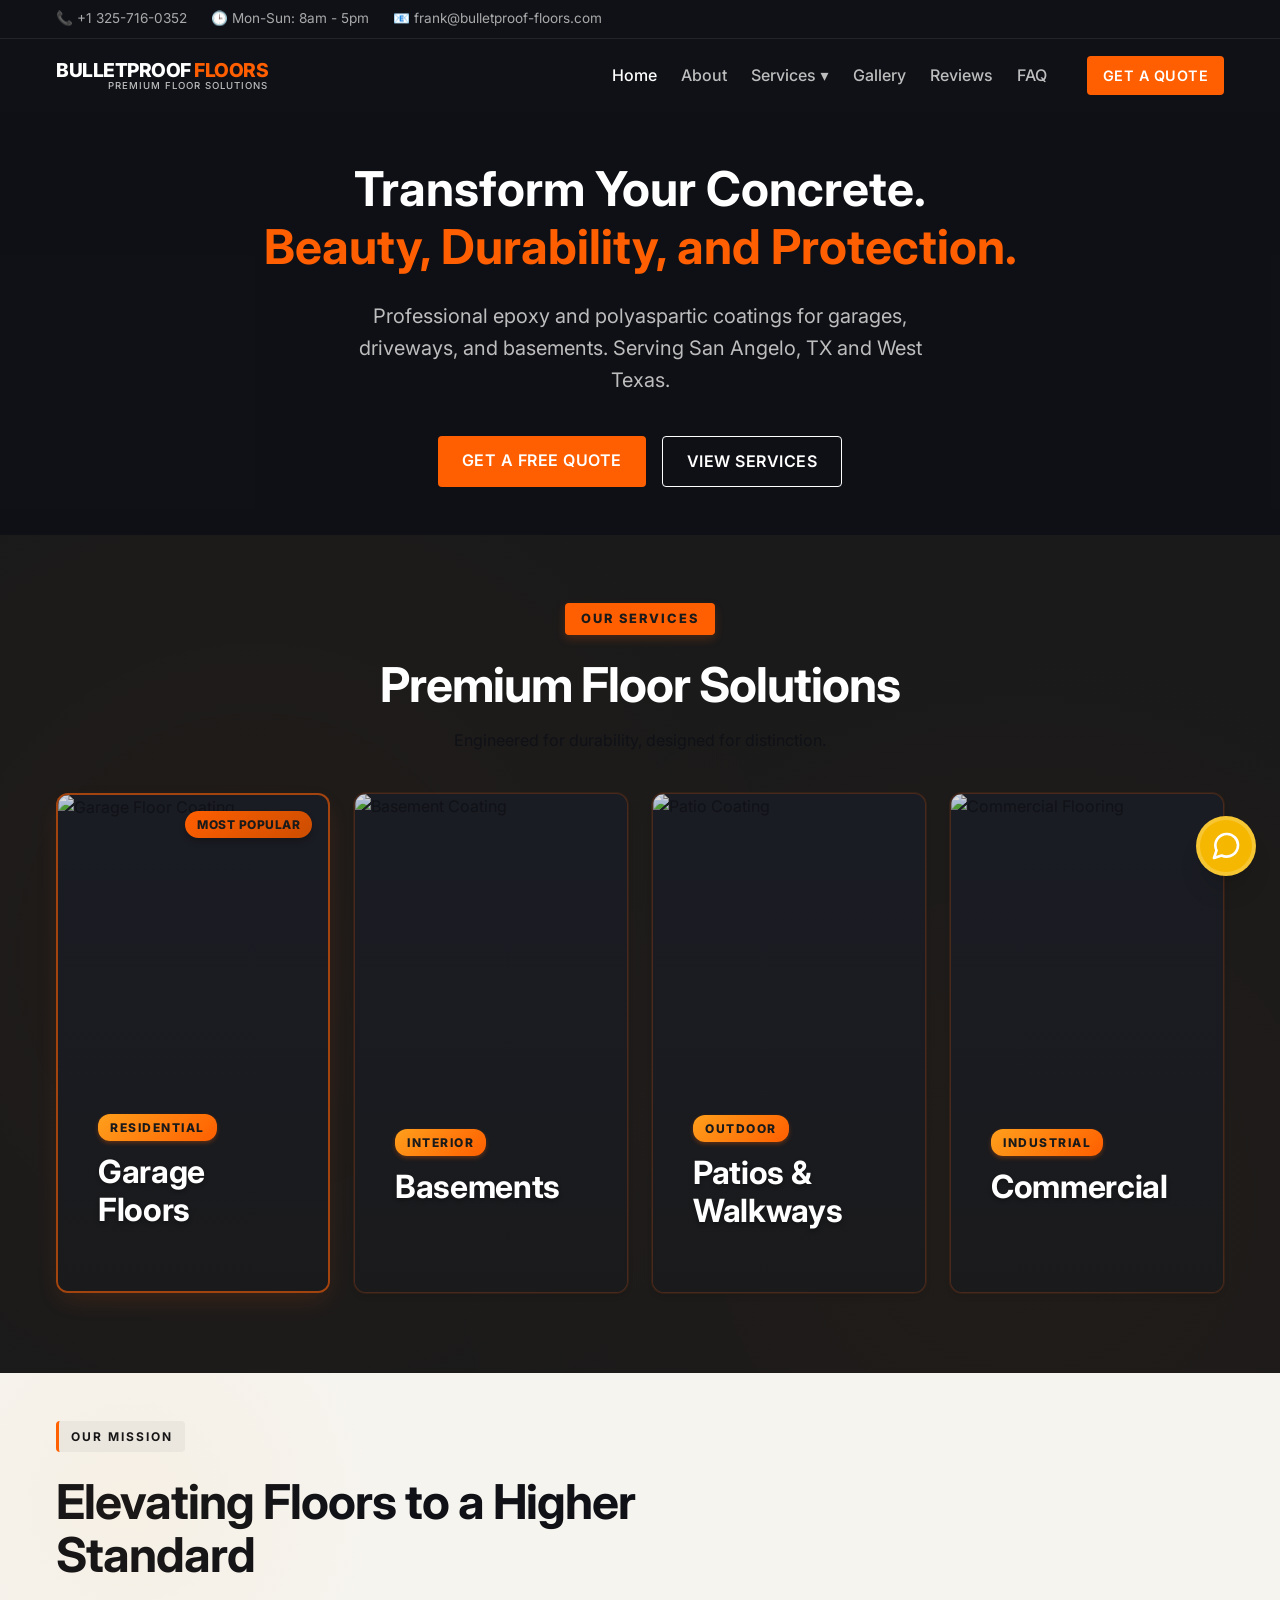
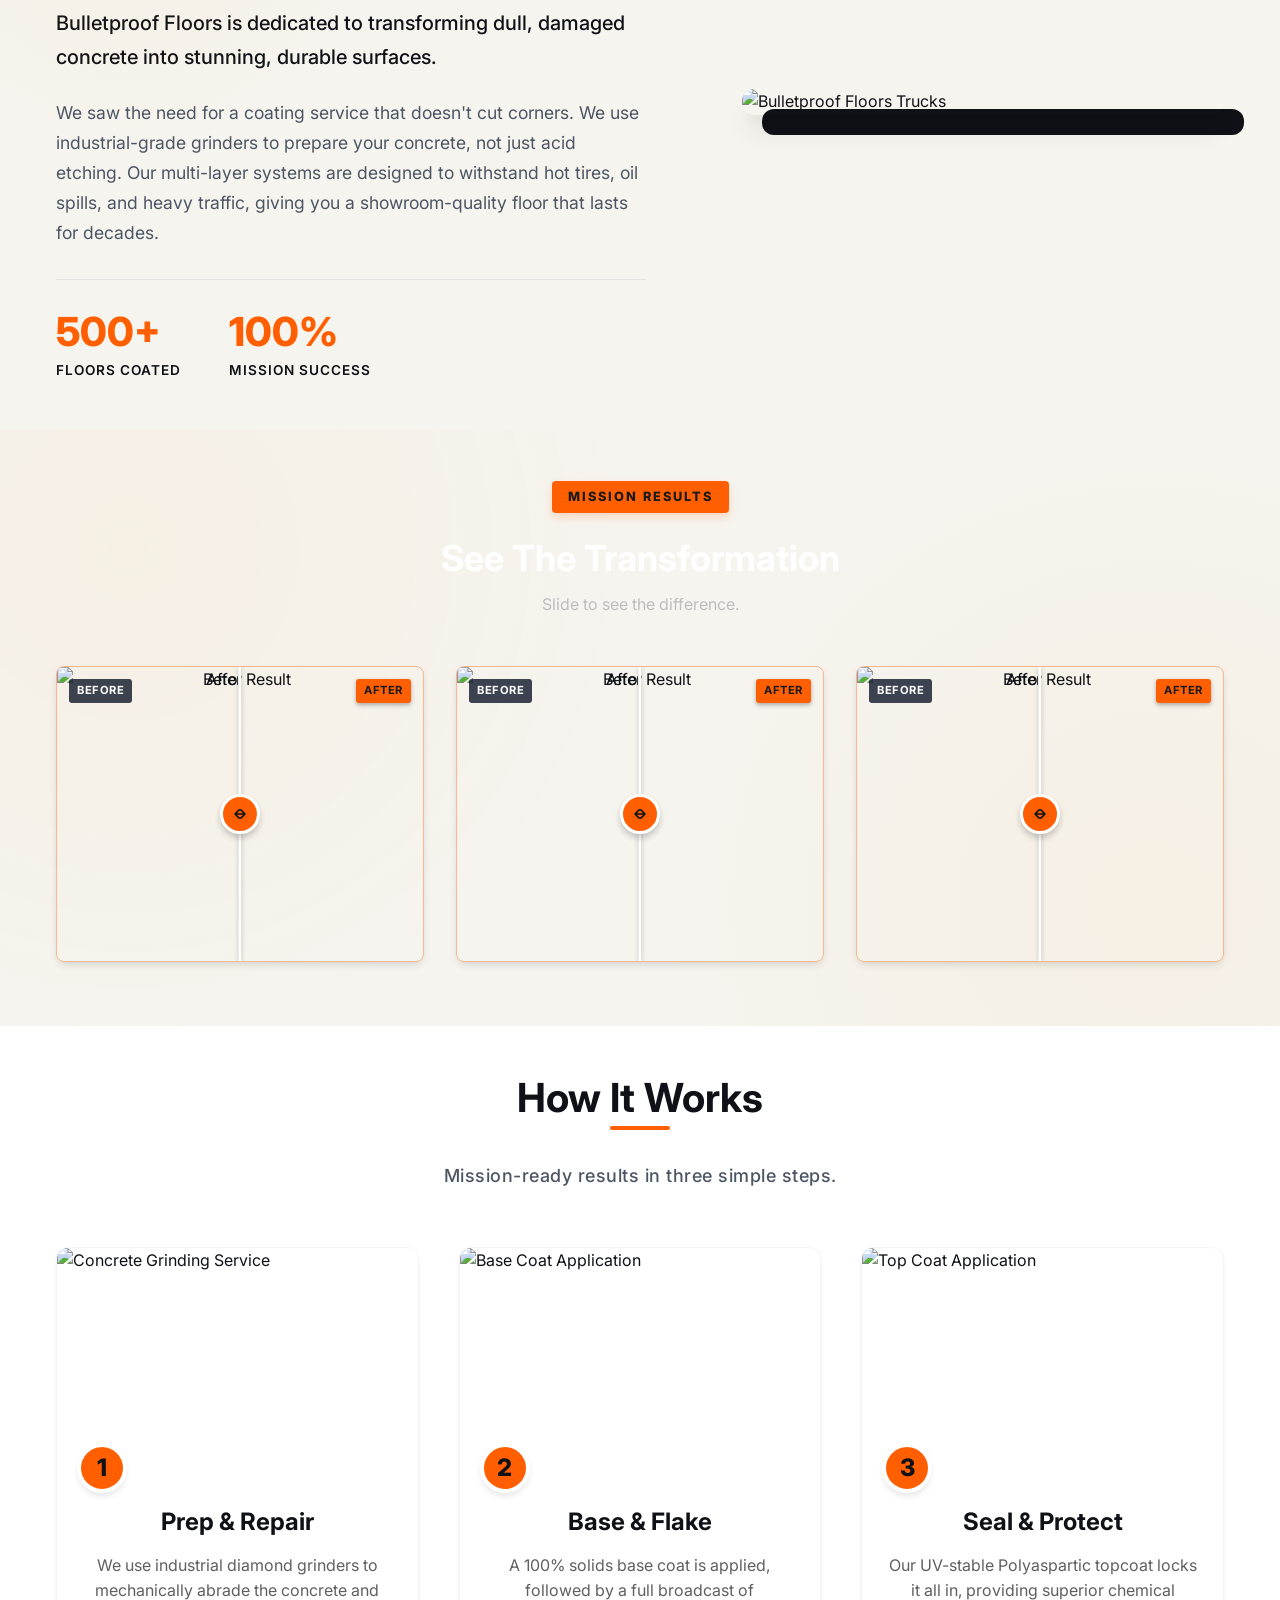
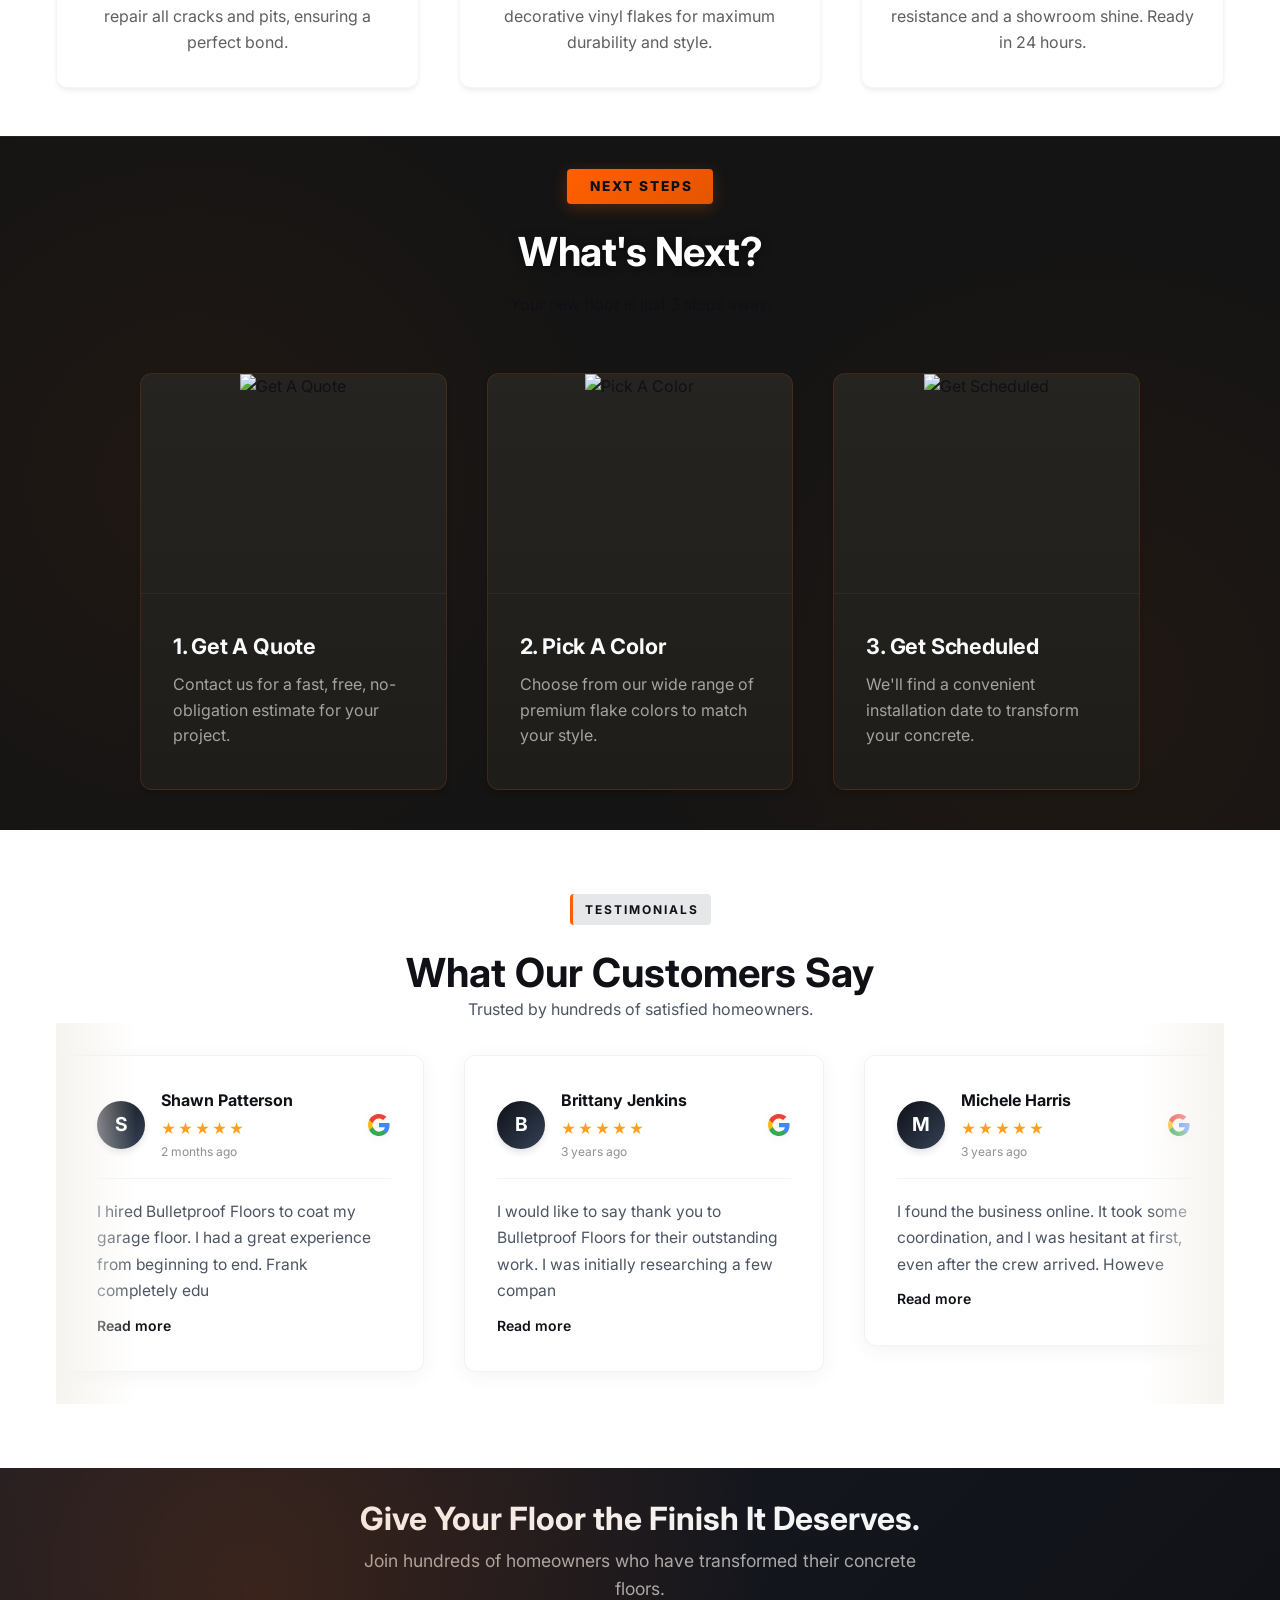
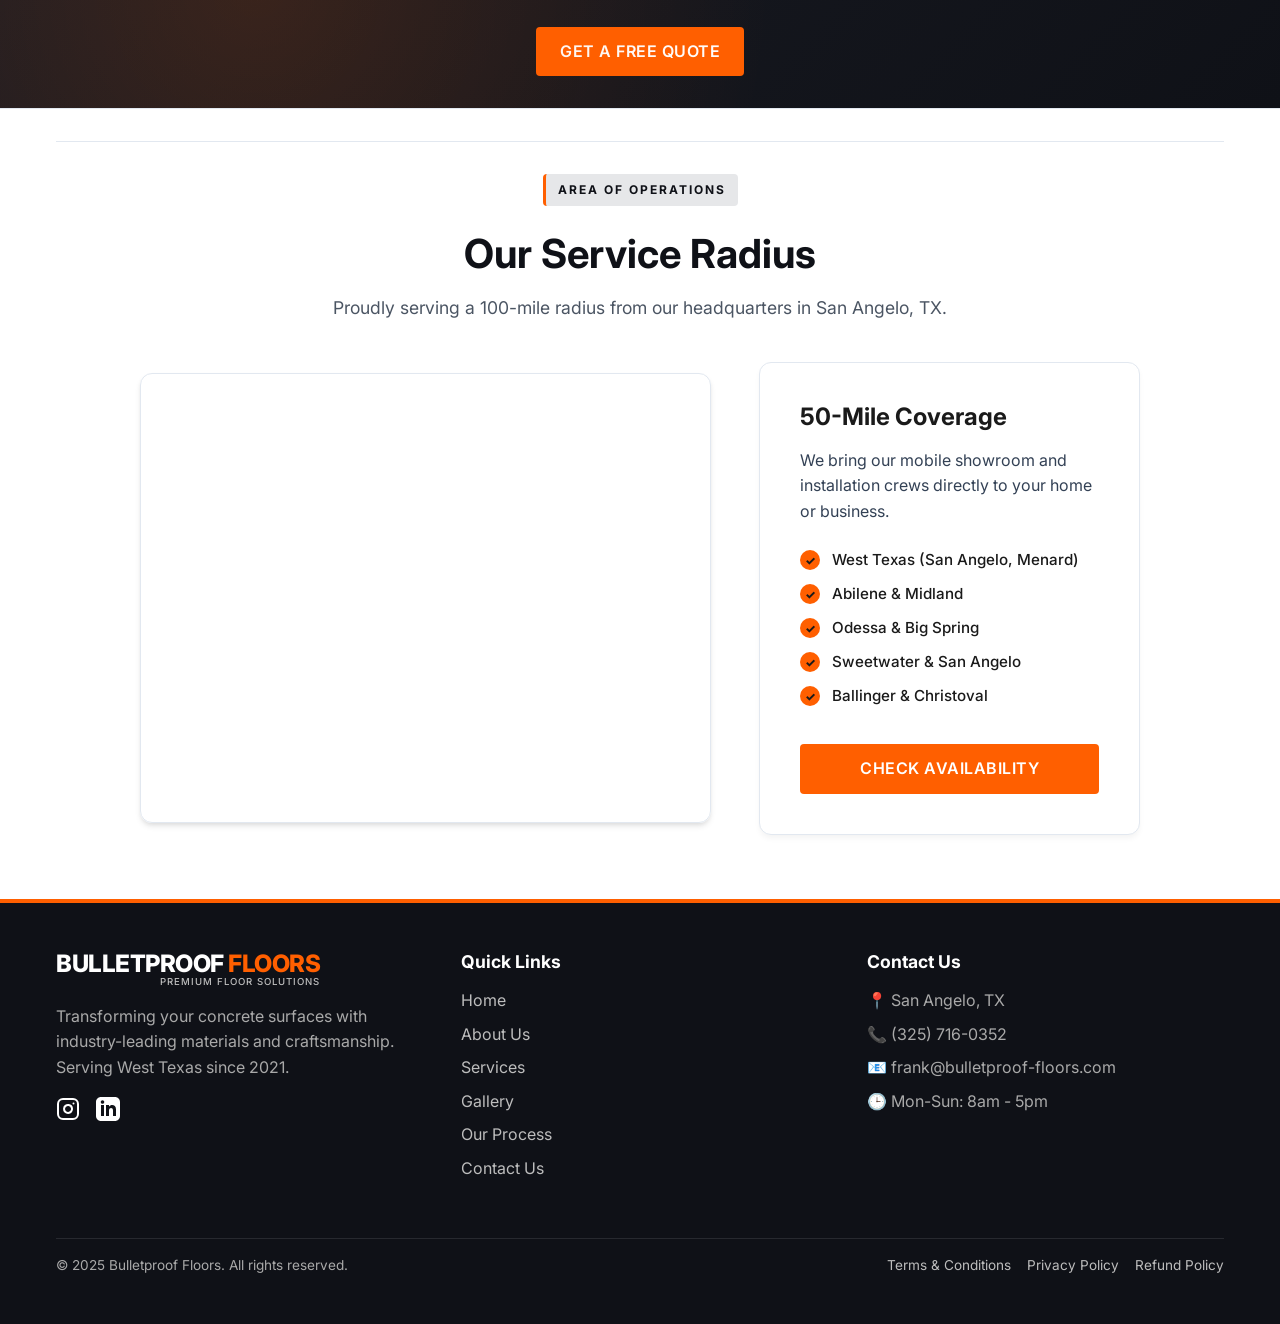
==== commit e653964d: "Update service radius from 50 to 100 miles" ====
--- a/index.html
+++ b/index.html
@@ -555,7 +555,7 @@
           <div class="service-area-header">
             <div class="section-badge">AREA OF OPERATIONS</div>
             <h2>Our Service Radius</h2>
-            <p>Proudly serving a 50-mile radius from our headquarters in San Angelo, TX.</p>
+            <p>Proudly serving a 100-mile radius from our headquarters in San Angelo, TX.</p>
           </div>
 
           <!-- Refined Split Layout -->
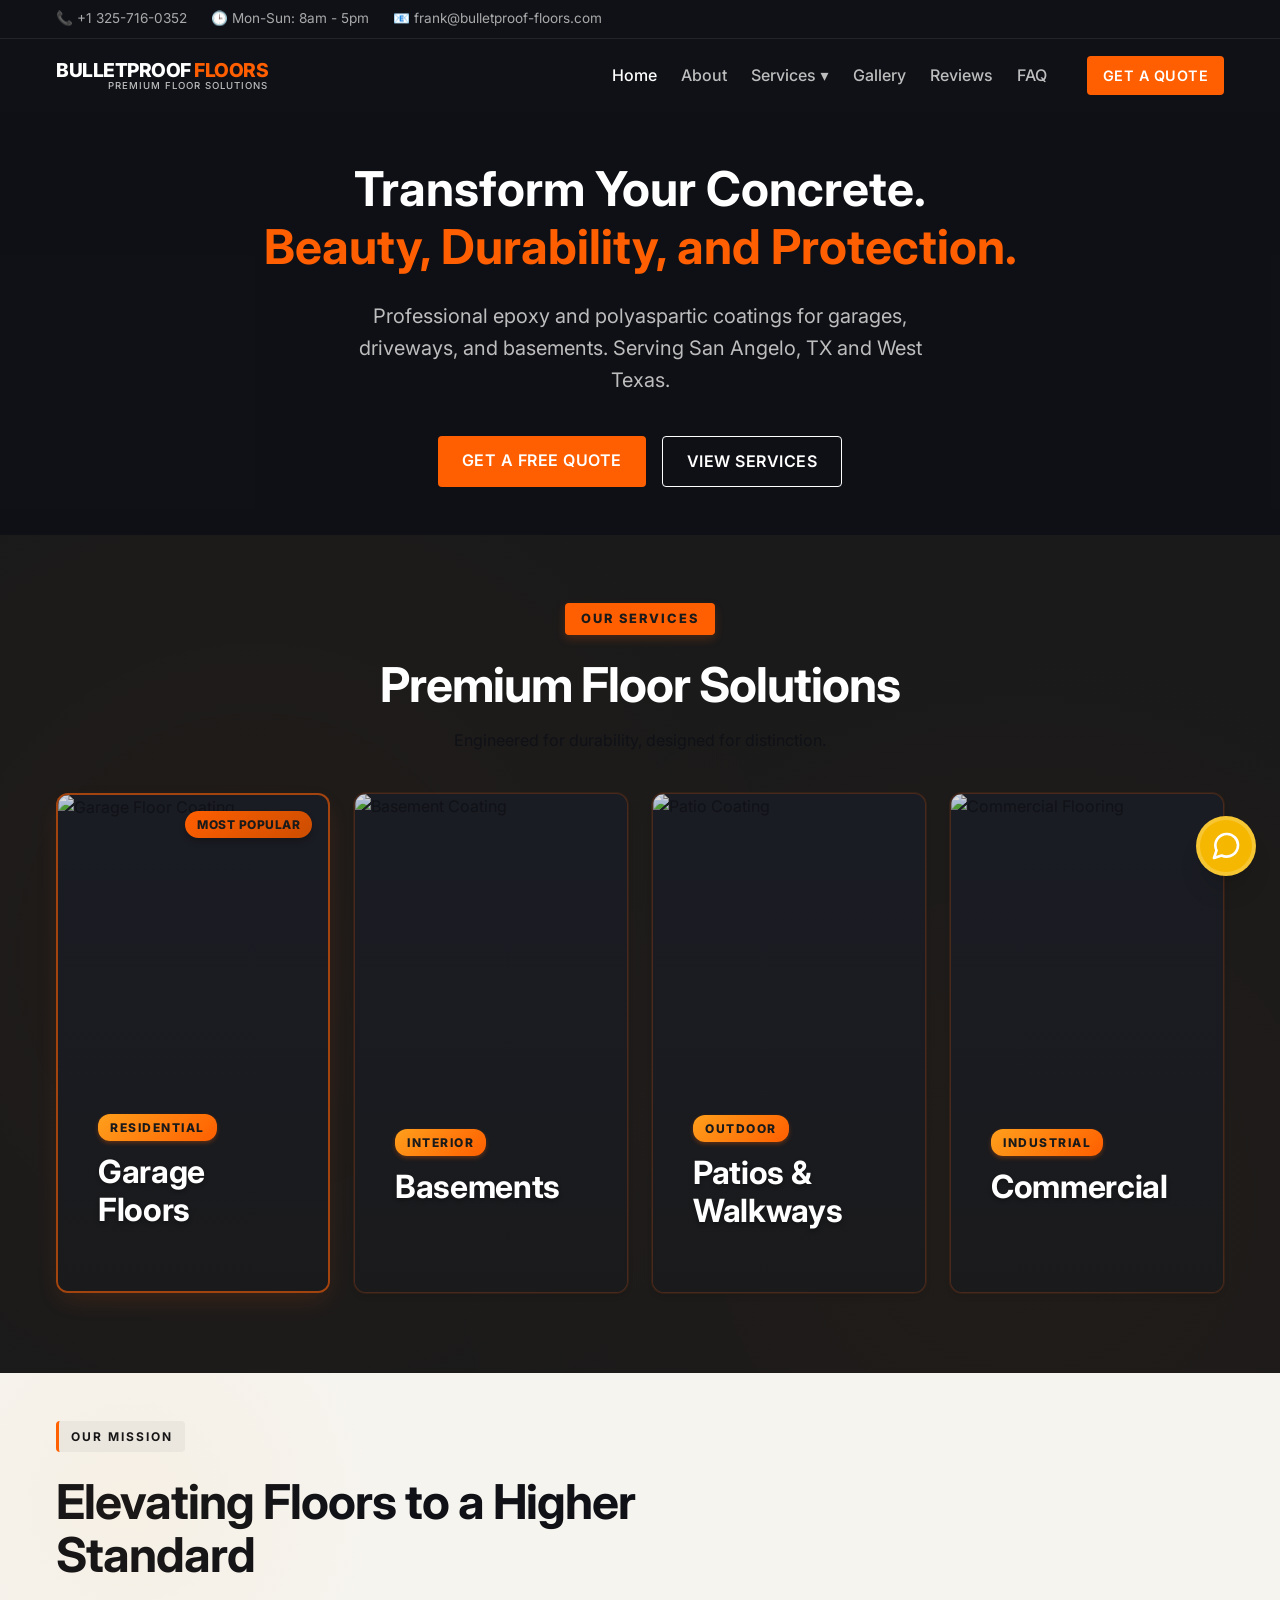
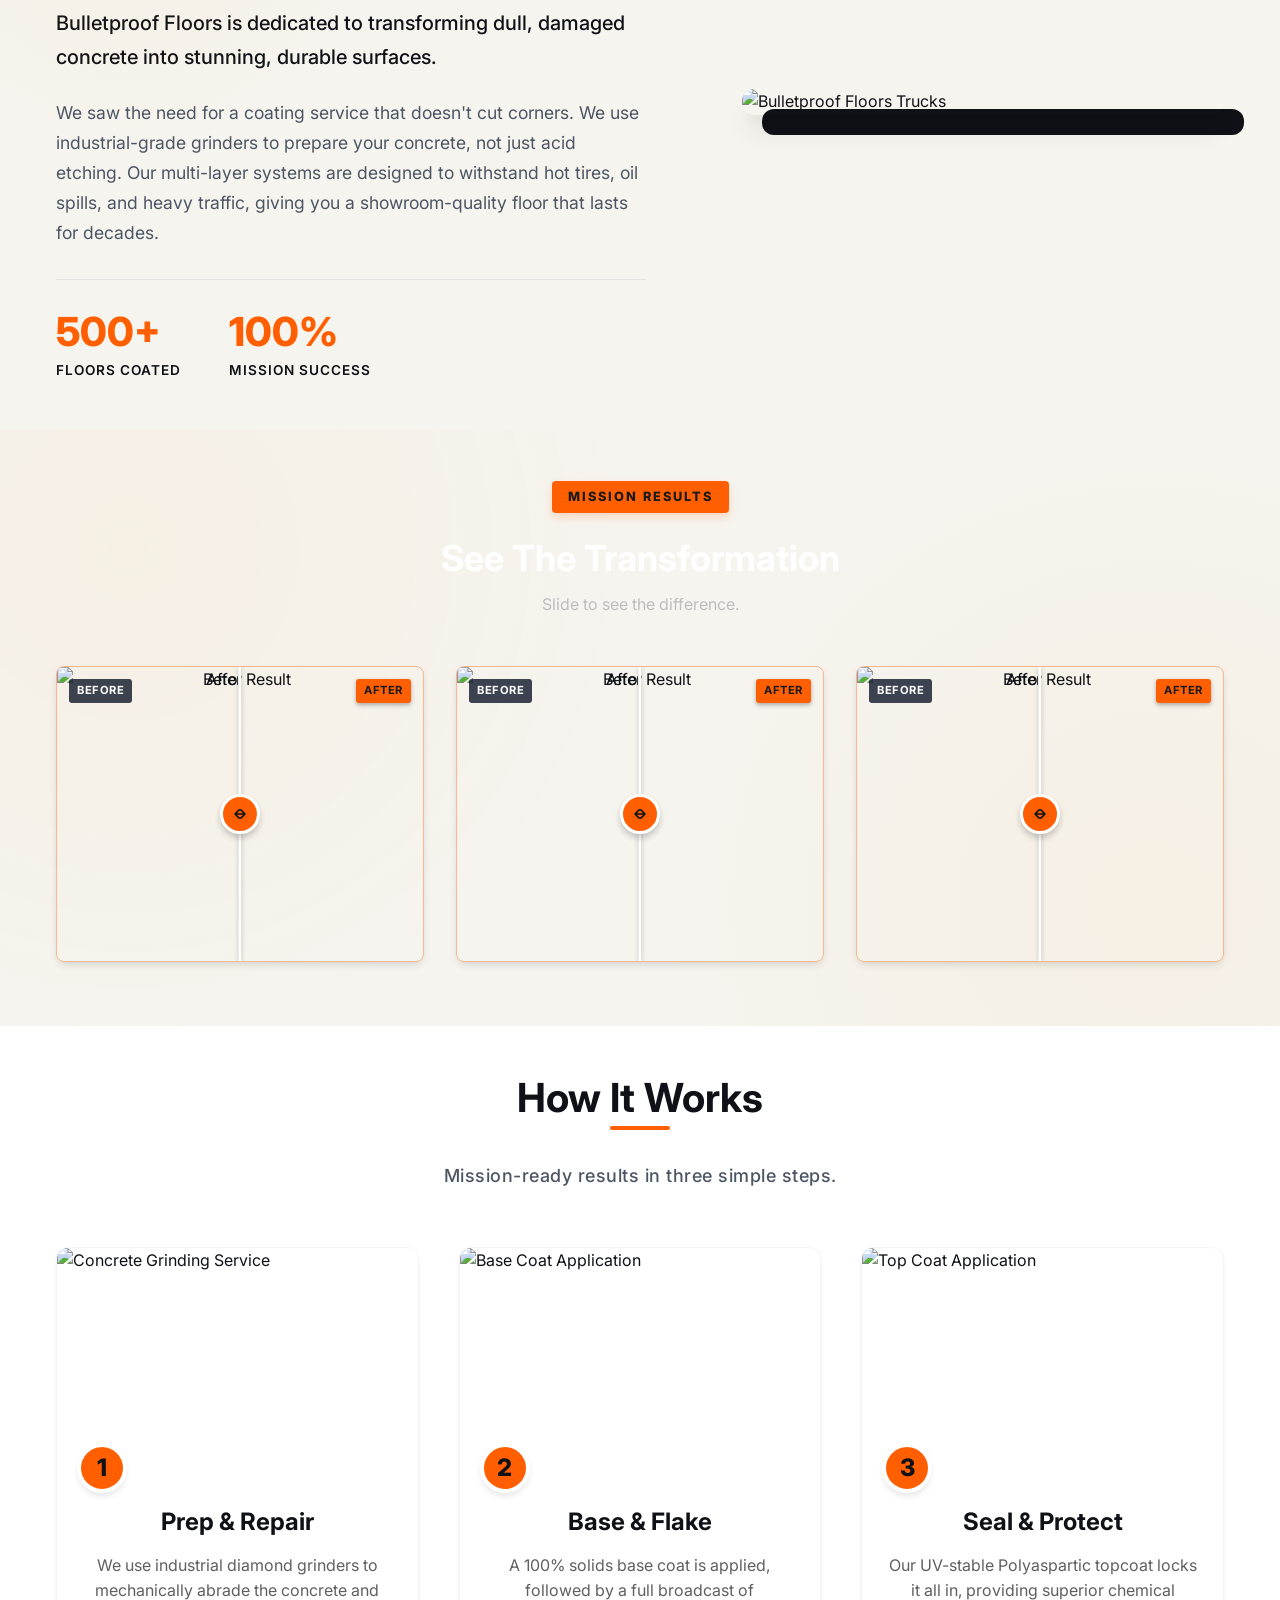
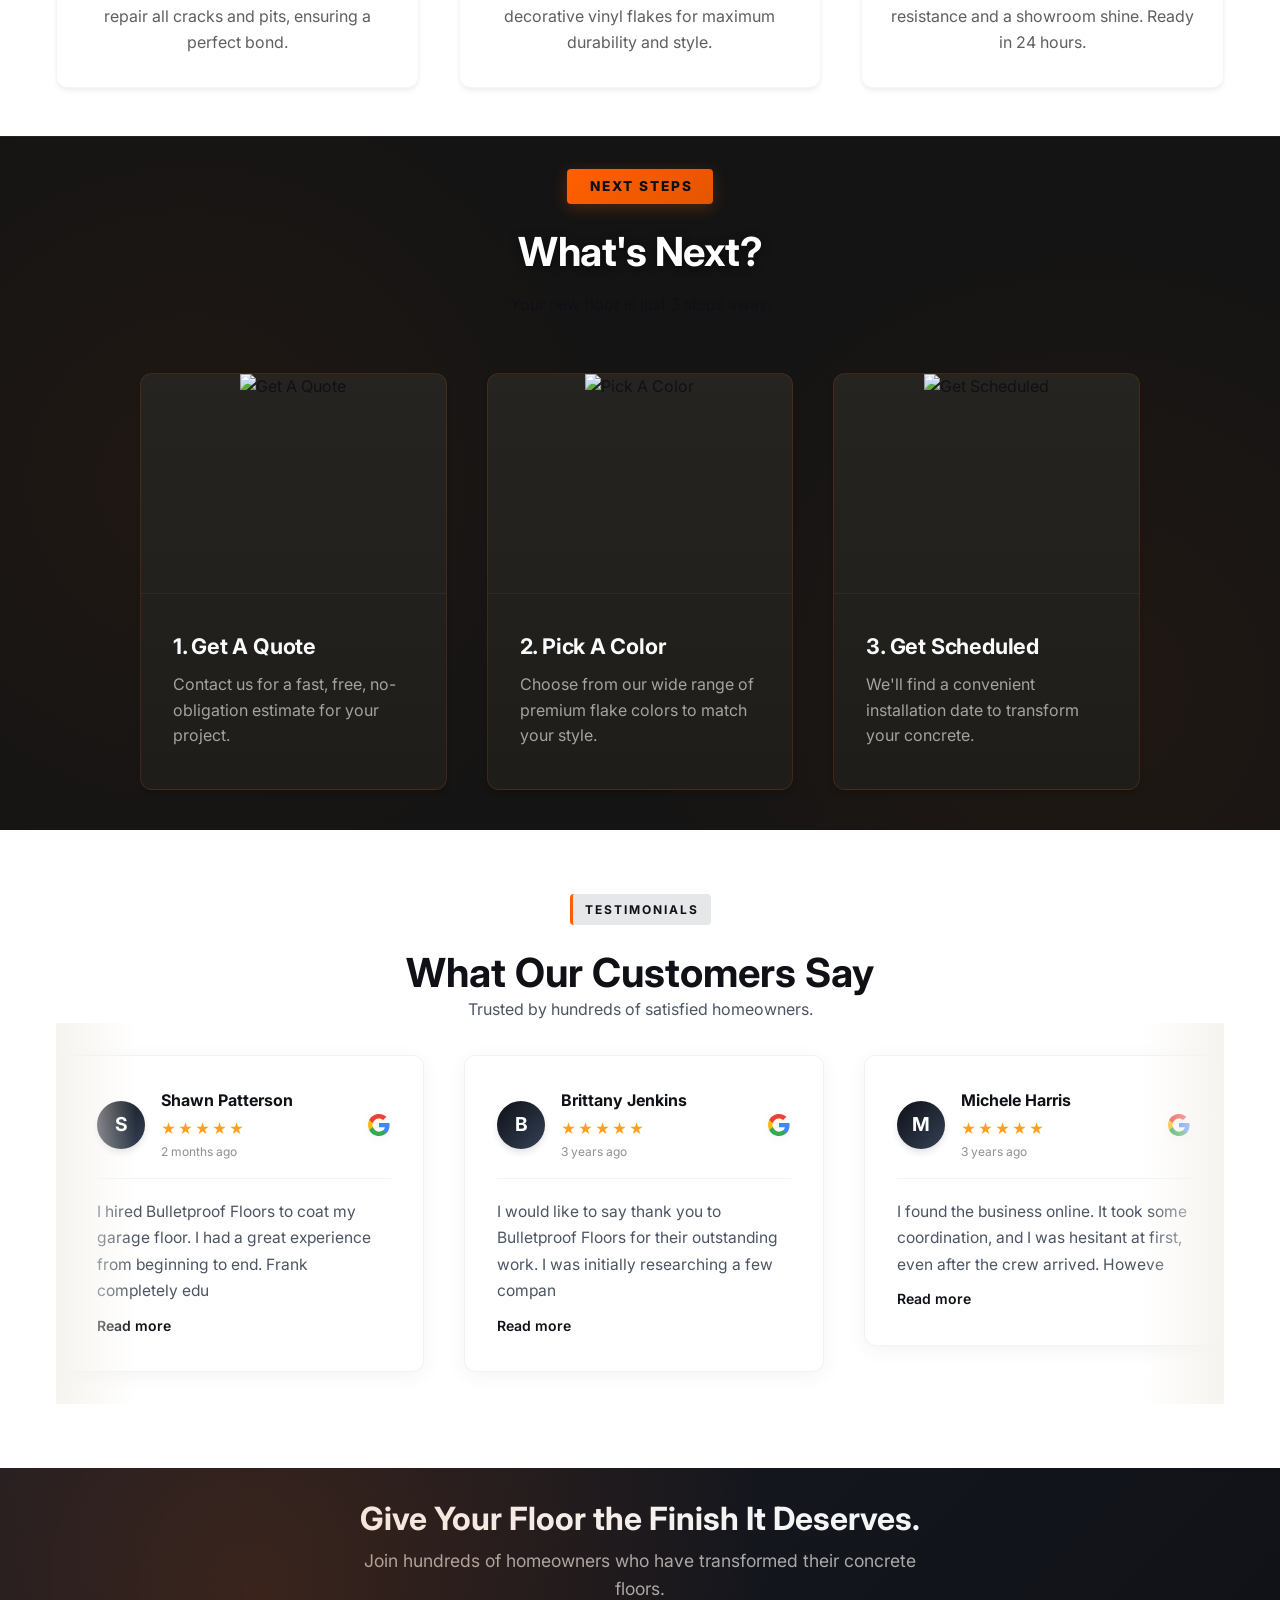
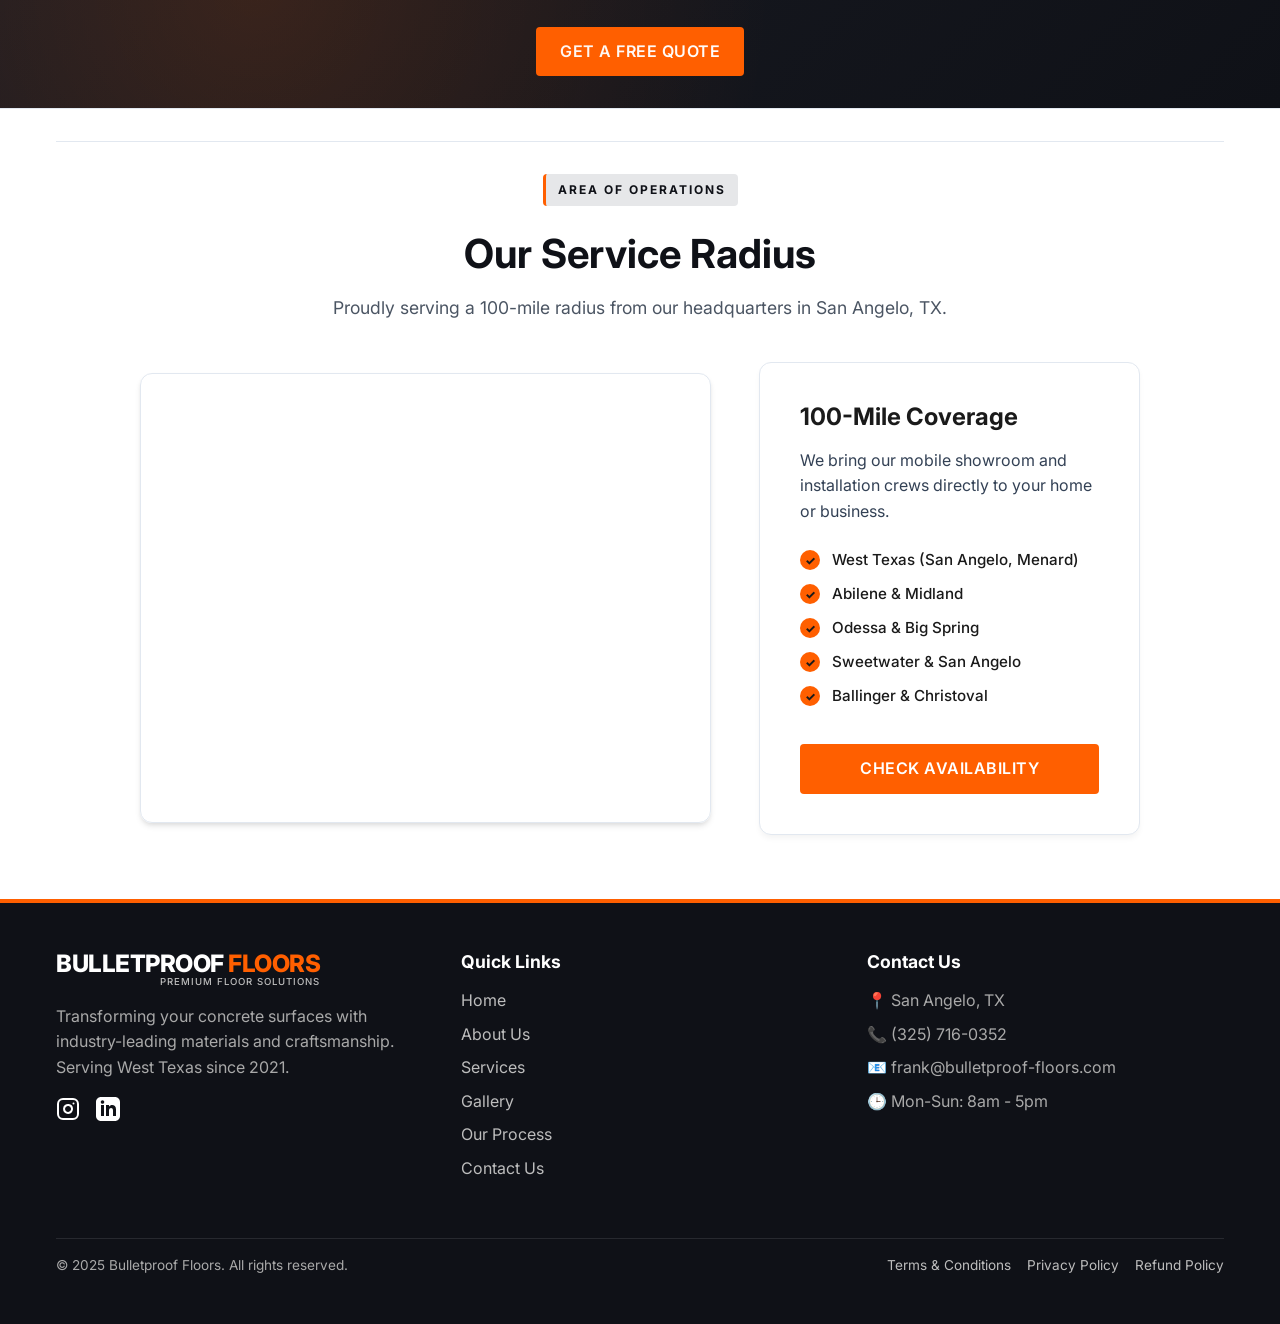
==== commit 3c65c7d5: "Fix: remaining 50-Mile heading references in index and service-area" ====
--- a/index.html
+++ b/index.html
@@ -565,7 +565,7 @@
 
             <!-- Right: Content -->
             <div class="service-content-wrapper">
-              <h3>50-Mile Coverage</h3>
+              <h3>100-Mile Coverage</h3>
               <p style="margin-bottom: 1.5rem; line-height: 1.6;">
                 We bring our mobile showroom and installation crews directly to your home or business.
               </p>
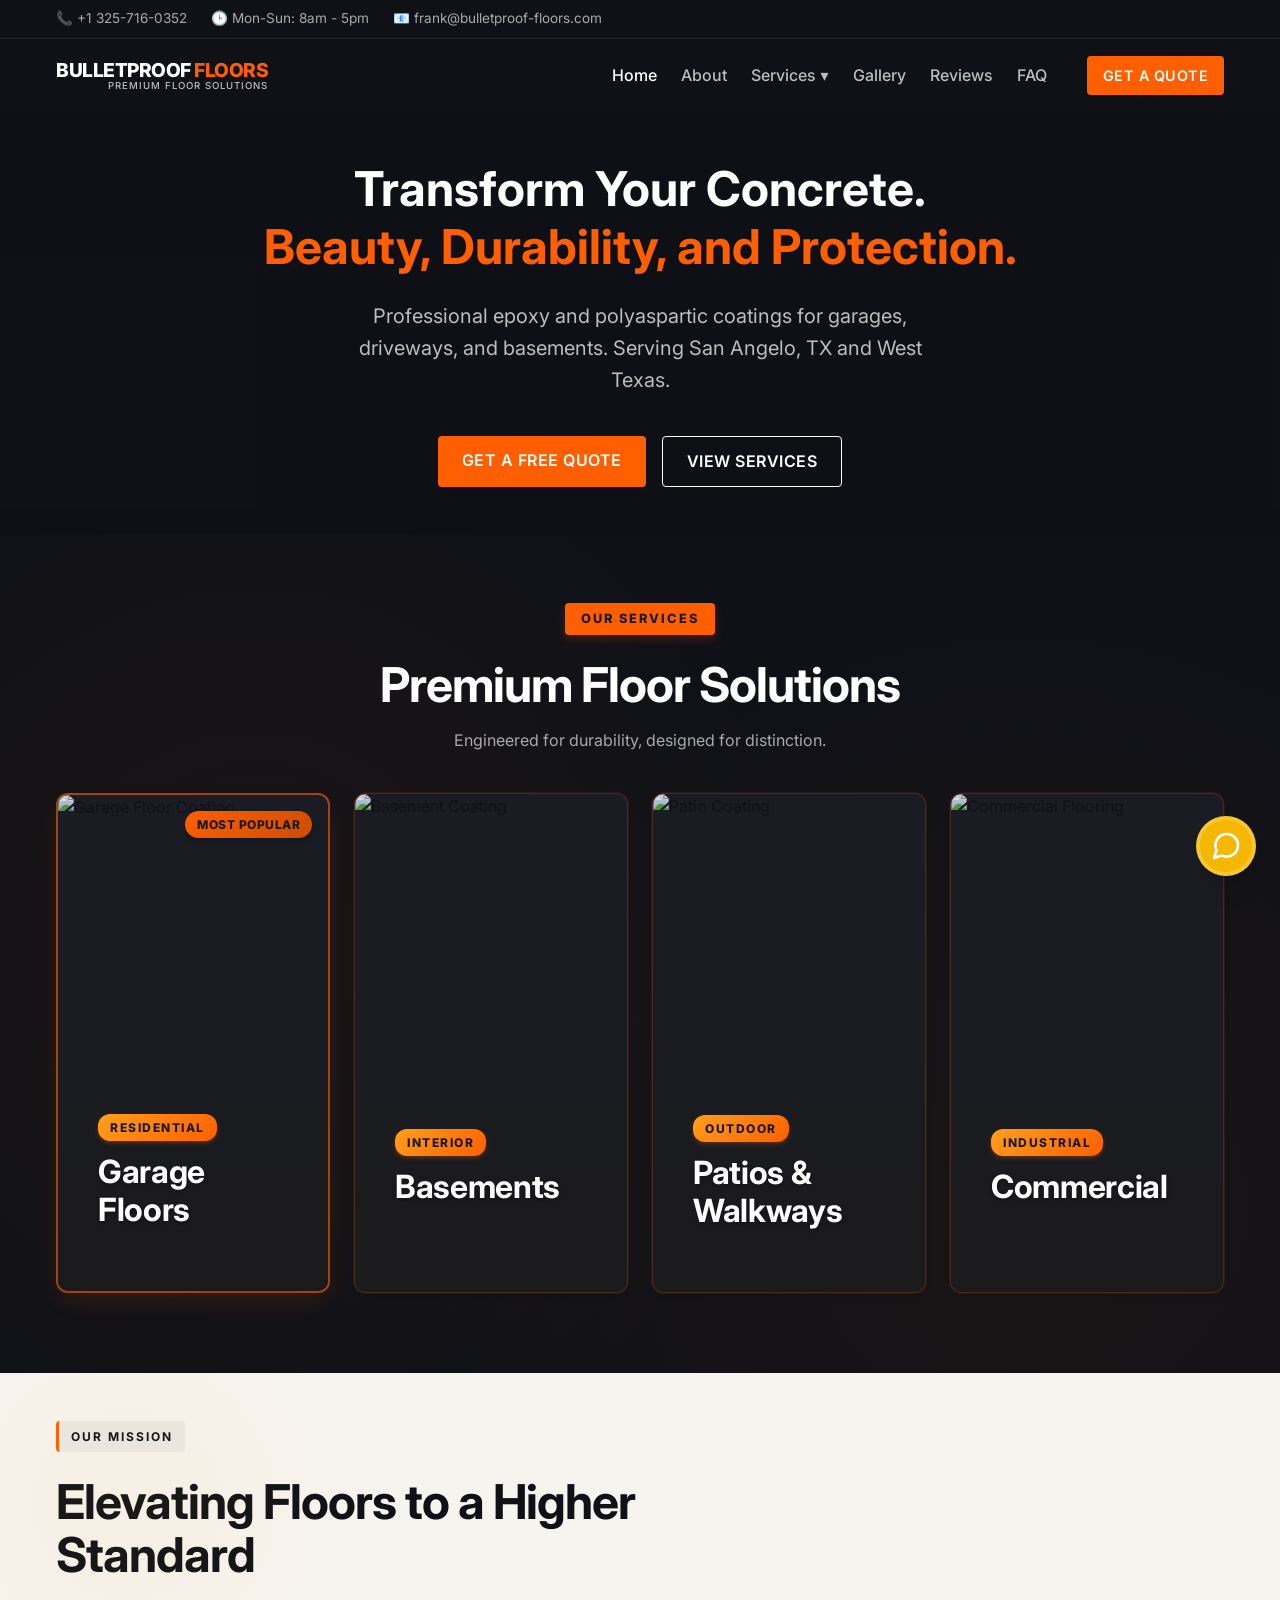
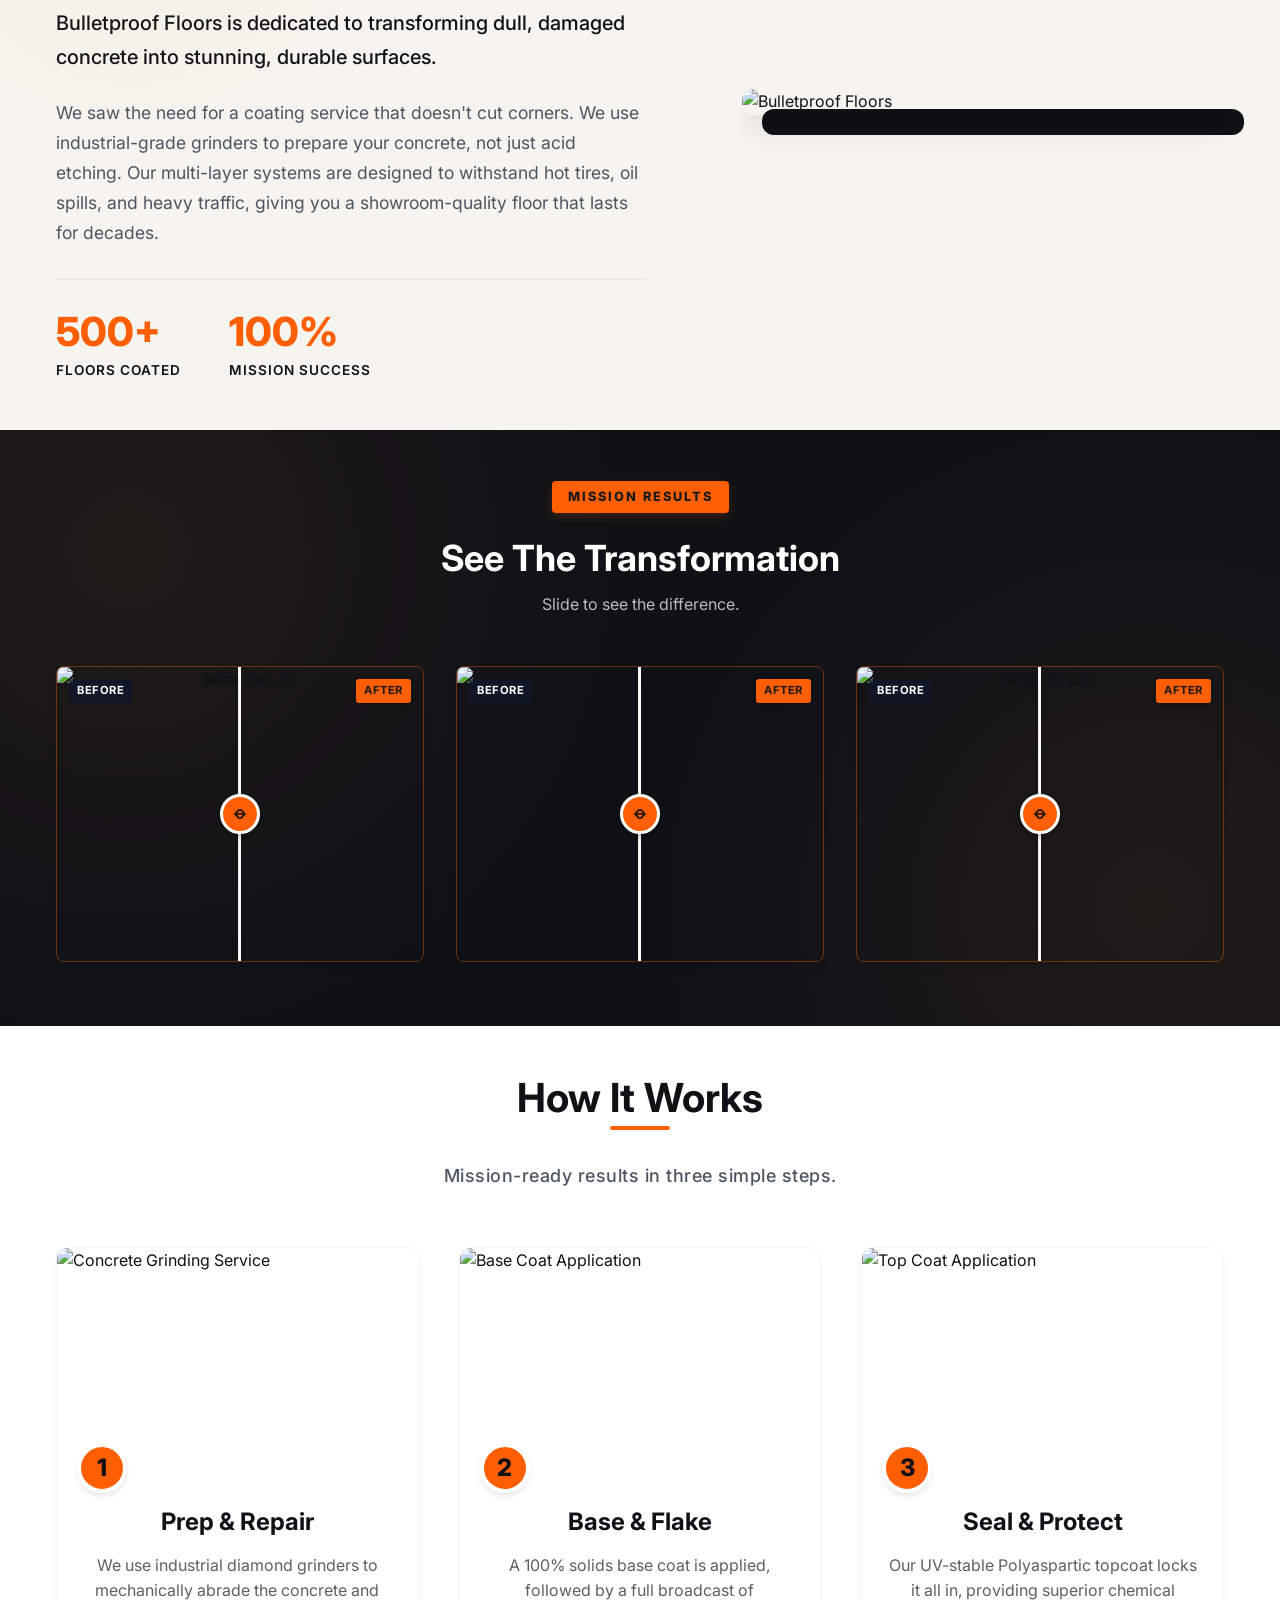
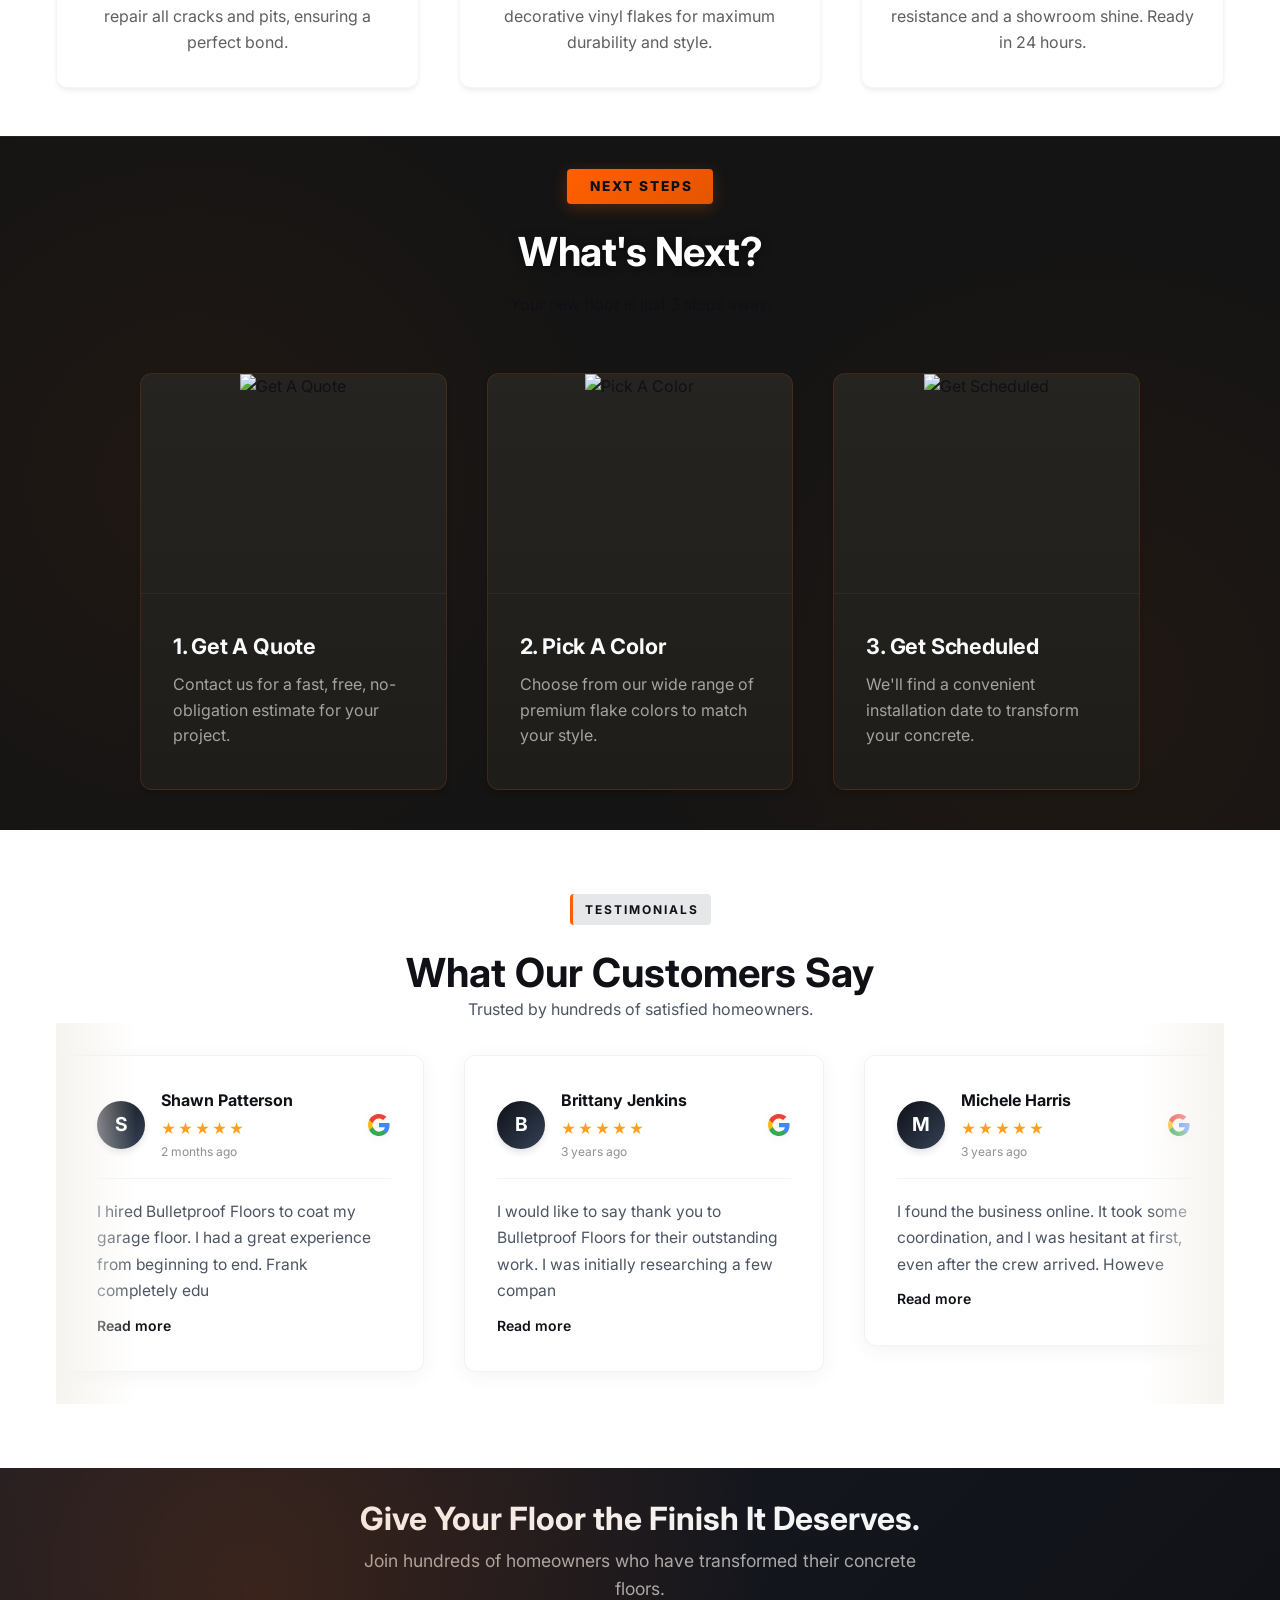
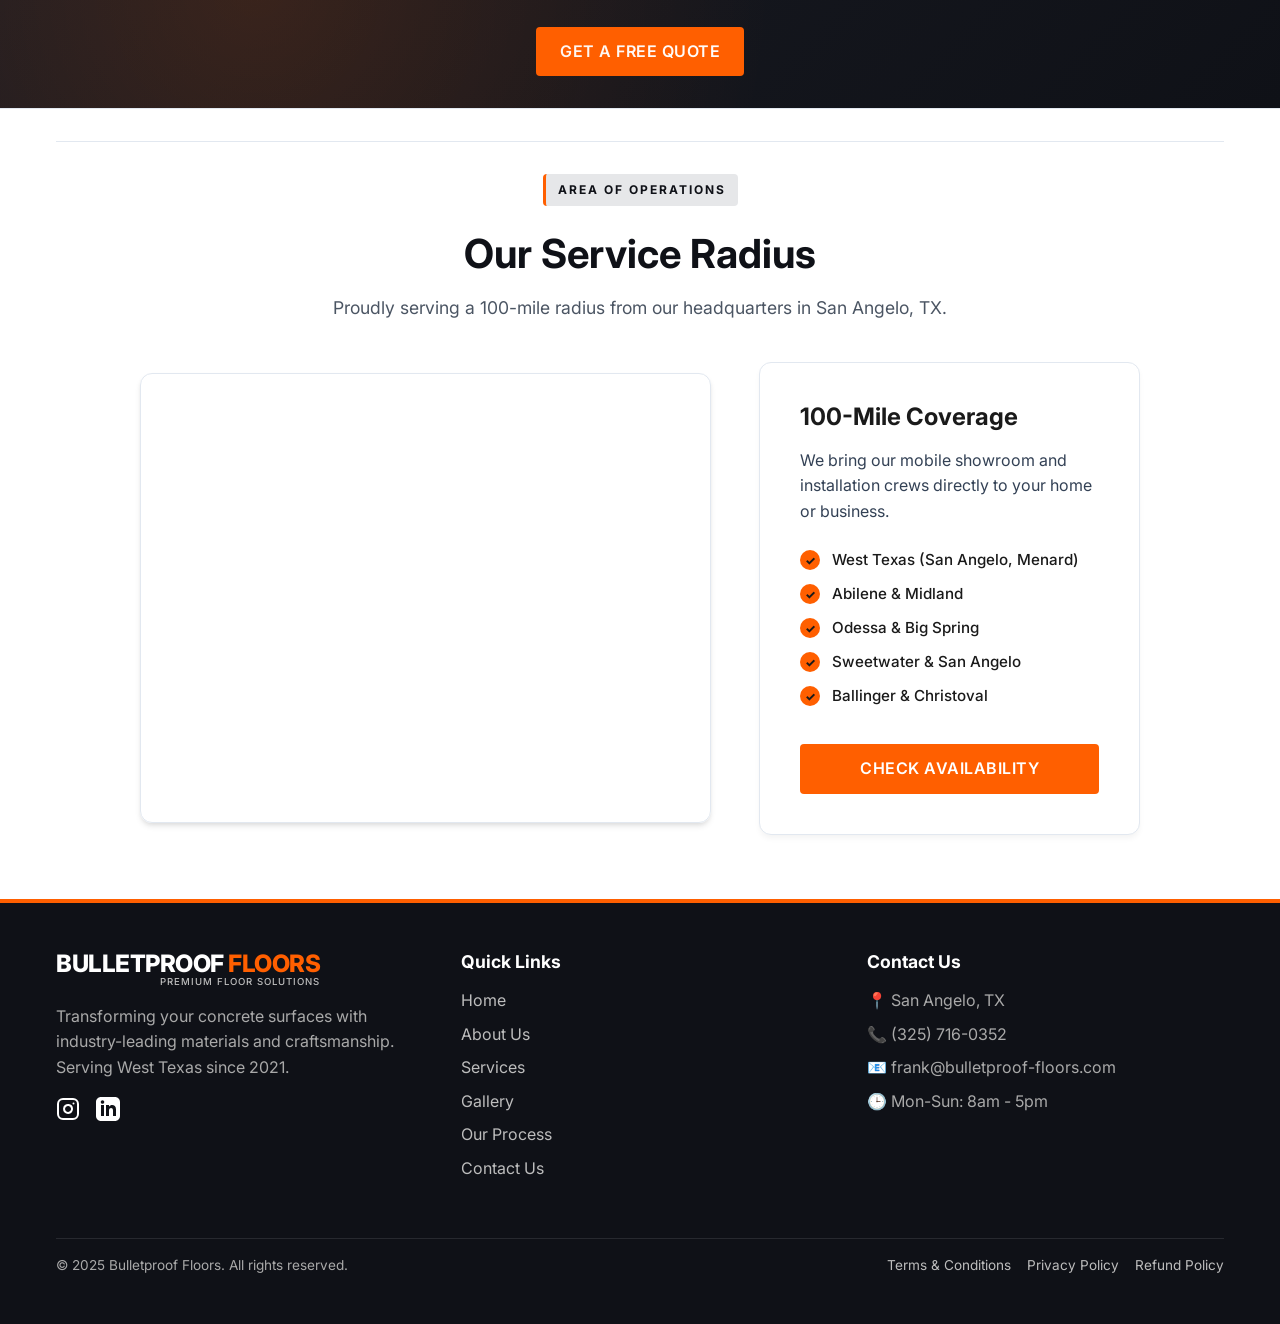
==== commit 09415182: "Replace about section image with bullet brand image" ====
--- a/index.html
+++ b/index.html
@@ -295,8 +295,8 @@
         </div>
         <div class="about-image-wrapper">
           <div class="image-backdrop"></div>
-          <img src="https://res.cloudinary.com/diptffkzh/image/upload/v1768849006/trucks_BLOPS_1_num3rt.png"
-            alt="Bulletproof Floors Trucks" class="about-image" loading="lazy">
+          <img src="https://res.cloudinary.com/diptffkzh/image/upload/v1772474923/bullet_s0l5o5.png"
+            alt="Bulletproof Floors" class="about-image" loading="lazy">
         </div>
       </div>
     </div>
--- a/style.css
+++ b/style.css
@@ -2267,13 +2267,13 @@
 
 /* Mission Results Section (Before & After) */
 .mission-results-section {
-  background-color: transparent;
-  /* Changed from var(--color-white) to match parent section and remove container appearance */
+  background-color: #0F1117;
+  /* Bulletproof Black — required so white text is visible */
   padding: 3.2rem 0 4rem 0;
   position: relative;
   background-image:
-    radial-gradient(circle at 10% 20%, rgba(255, 159, 28, 0.05) 0%, transparent 40%),
-    radial-gradient(circle at 90% 80%, rgba(255, 159, 28, 0.05) 0%, transparent 40%);
+    radial-gradient(circle at 10% 20%, rgba(255, 159, 28, 0.07) 0%, transparent 40%),
+    radial-gradient(circle at 90% 80%, rgba(255, 159, 28, 0.07) 0%, transparent 40%);
 }
 
 /* Hide mobile carousel navigation on desktop */
--- a/services-showcase.css
+++ b/services-showcase.css
@@ -3,11 +3,11 @@
    ========================================= */
 .services-showcase {
     padding: 4.25rem 0 5rem 0;
-    background-color: #1A1A1A;
-    /* Standard Dark */
+    background-color: #0F1117;
+    /* Bulletproof Black */
     background-image:
-        radial-gradient(circle at 20% 50%, rgba(255, 95, 0, 0.03) 0%, transparent 50%),
-        radial-gradient(circle at 80% 80%, rgba(255, 95, 0, 0.03) 0%, transparent 50%);
+        radial-gradient(circle at 20% 50%, rgba(255, 95, 0, 0.05) 0%, transparent 50%),
+        radial-gradient(circle at 80% 80%, rgba(255, 95, 0, 0.05) 0%, transparent 50%);
 }
 
 /* Services Section Header - Solid Gold Style (Matches NEXT STEPS) */
@@ -43,12 +43,10 @@
 .services-showcase .section-header p {
     font-family: 'Inter', sans-serif;
     font-size: 1rem;
-    /* Smaller as requested */
-    color: var(--color-graphite);
-    /* Matches Mission style */
+    color: #A9A9A9;
+    /* Polished Gray — visible on dark bg */
     line-height: 1.6;
     margin-bottom: 2.5rem;
-    /* Tighter gap to grid */
     margin-top: 0;
     max-width: 600px;
     margin-left: auto;
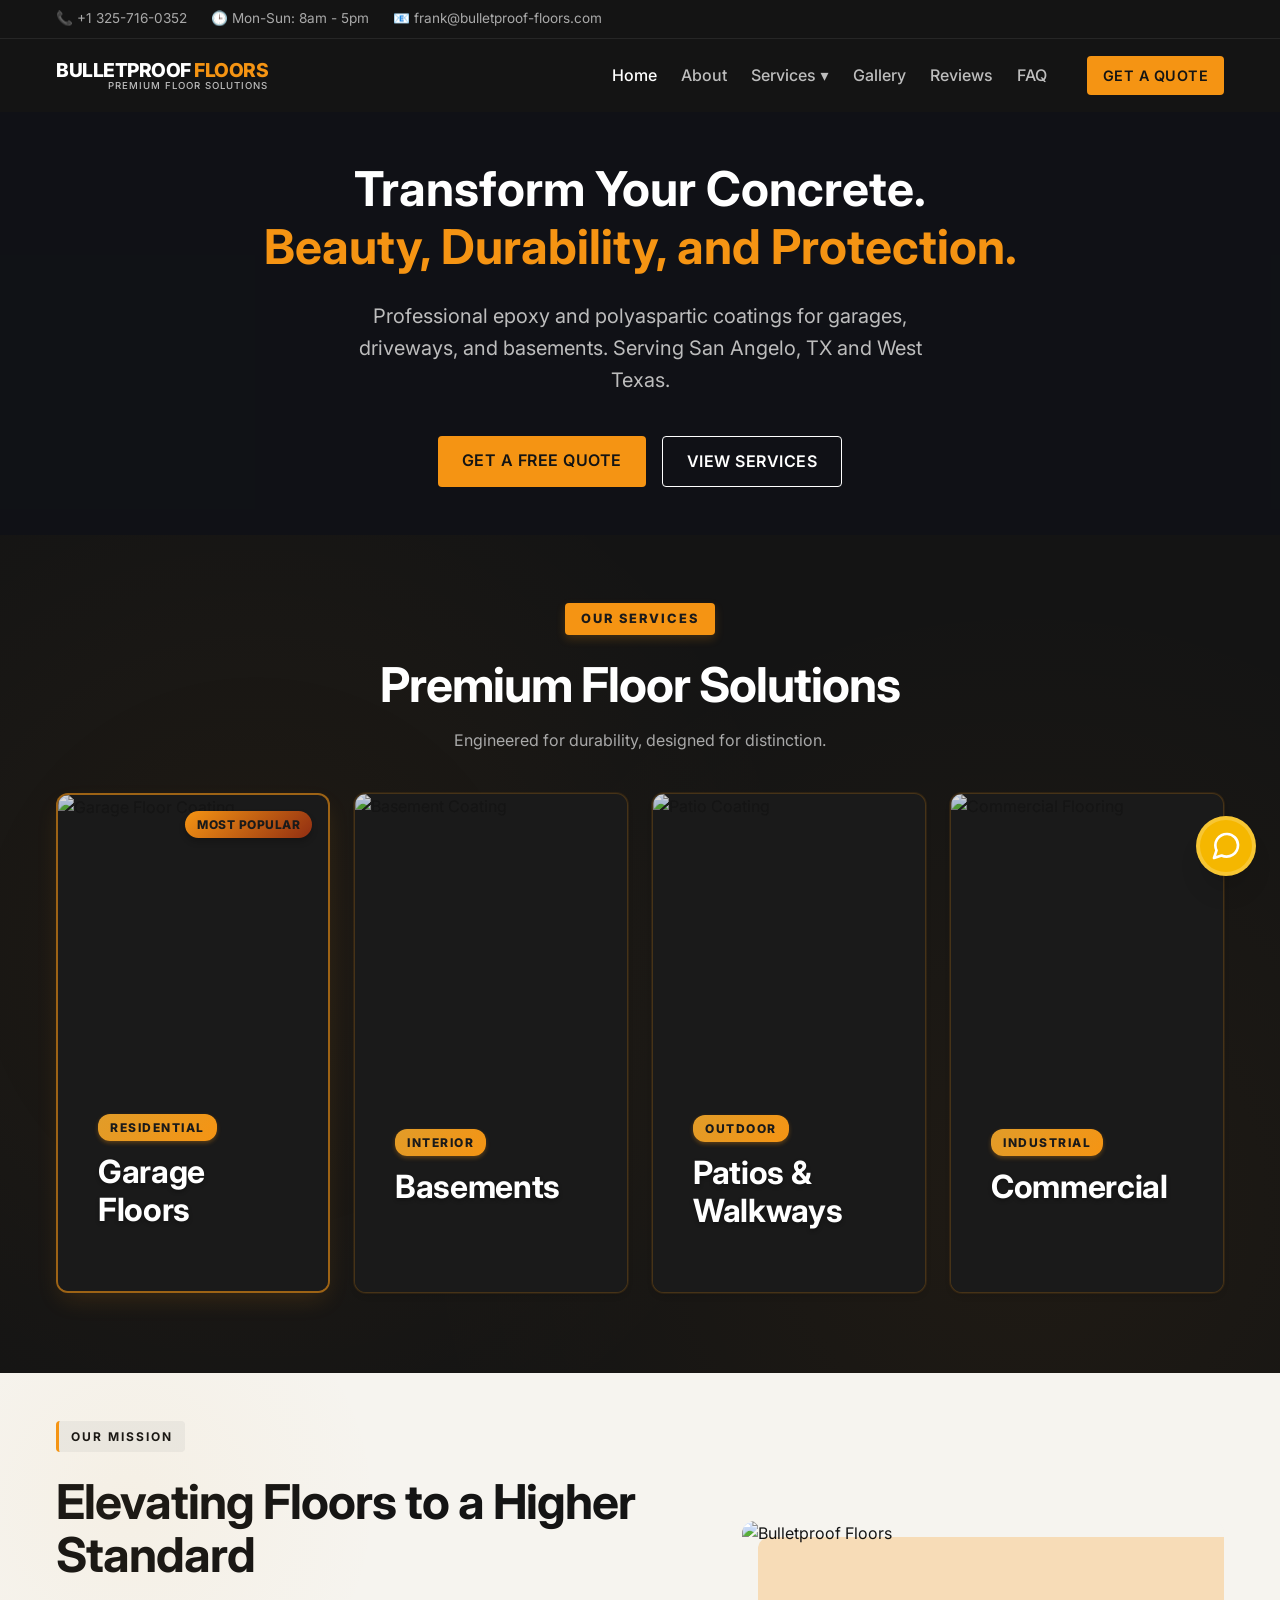
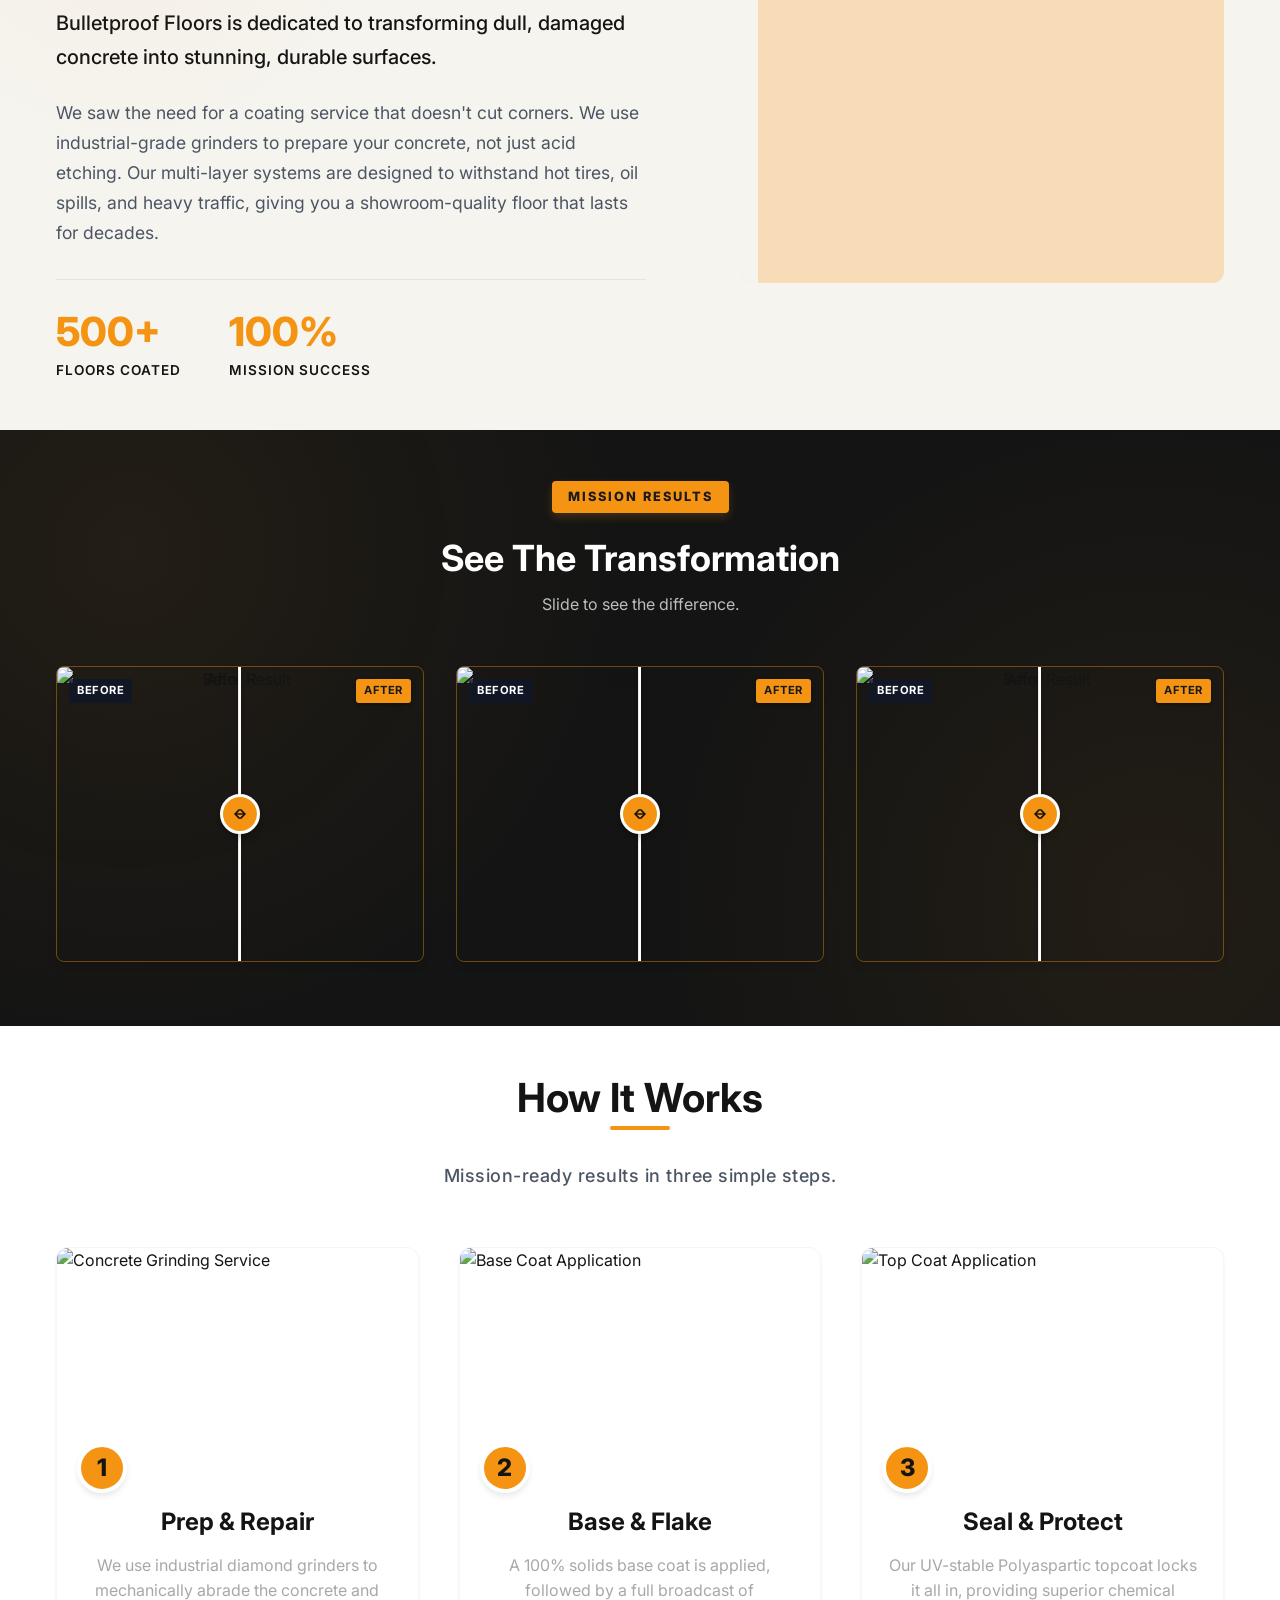
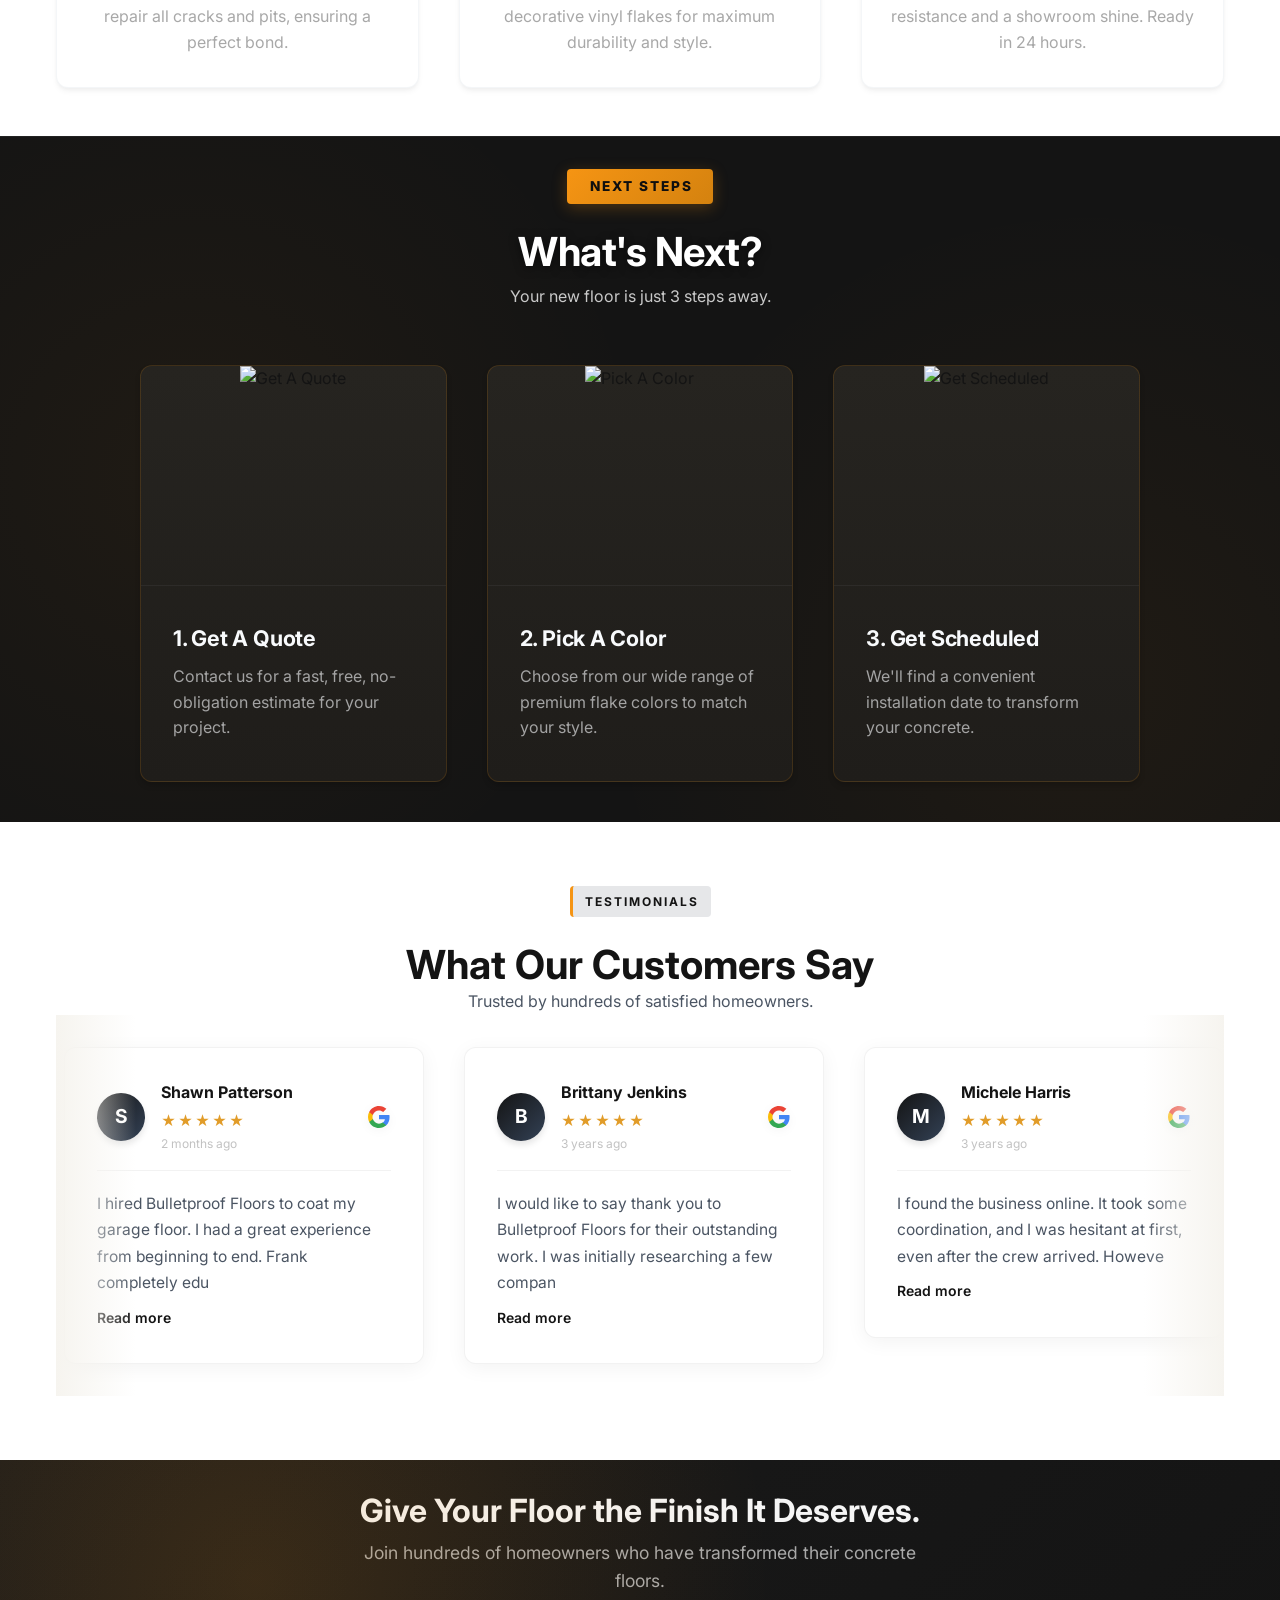
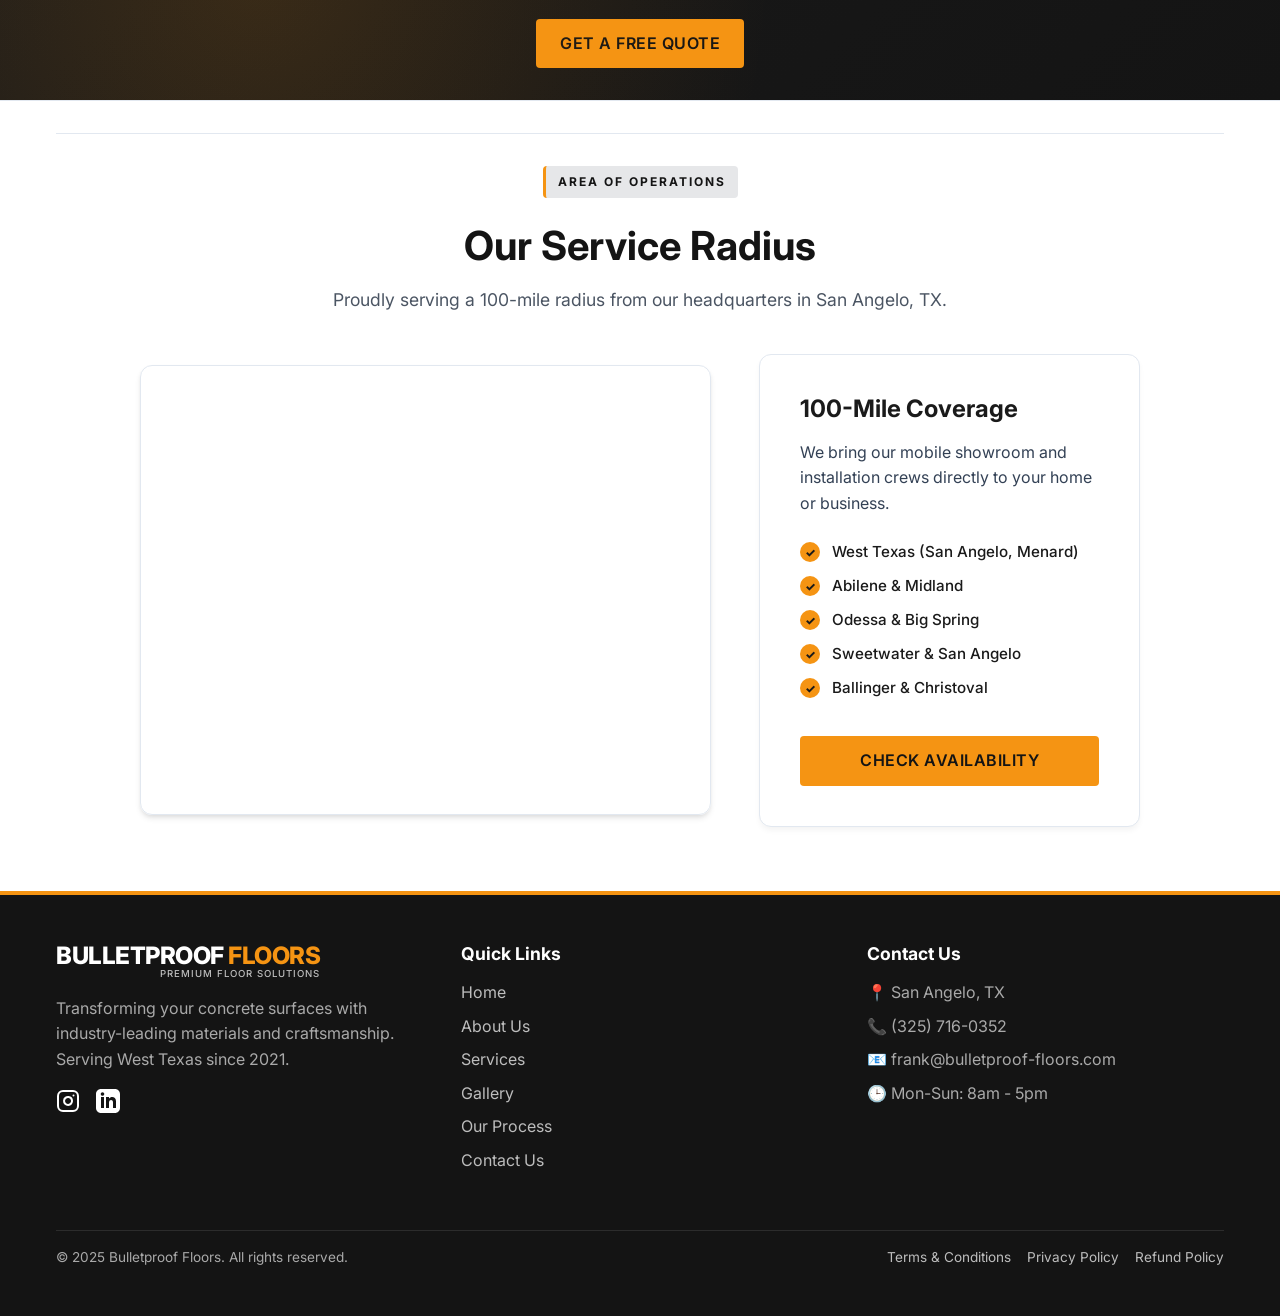
==== commit 60dc28ed: "Replace about image, optimize wrapper with aspect-ratio/object-fit for desktop+mobile" ====
--- a/index.html
+++ b/index.html
@@ -295,7 +295,7 @@
         </div>
         <div class="about-image-wrapper">
           <div class="image-backdrop"></div>
-          <img src="https://res.cloudinary.com/diptffkzh/image/upload/v1772474923/bullet_s0l5o5.png"
+          <img src="https://res.cloudinary.com/diptffkzh/image/upload/v1772538272/bullet_1_jumuhz.png"
             alt="Bulletproof Floors" class="about-image" loading="lazy">
         </div>
       </div>
--- a/style.css
+++ b/style.css
@@ -1,28 +1,28 @@
 :root {
   /* Bulletproof Floors Brand Palette */
-  --color-navy: #0F1117;
+  --color-navy: #141414;
   /* Bulletproof Black - headers, nav, footer */
-  --color-blue: #1A1C24;
+  --color-blue: #1a1a1a;
   /* Surface dark */
-  --color-blue-hover: #FF9F1C;
+  --color-blue-hover: #e19c29;
   /* Bullet Spark on hover */
-  --color-highlight: #FF9F1C;
+  --color-highlight: #e19c29;
   /* Bullet Spark highlight */
   --color-light-highlight: #A9A9A9;
   /* Polished Gray */
 
   /* CTA Accent */
-  --color-volt: #FF5F00;
+  --color-volt: #f59413;
   /* Impact Orange (primary CTA) */
-  --color-volt-text: #FFFFFF;
+  --color-volt-text: #141414;
   /* White text on orange */
-  --color-gold: #FF9F1C;
+  --color-gold: #e19c29;
   /* Bullet Spark for stars/accents/icons */
 
   /* Neutrals */
-  --color-text-main: #0F1117;
+  --color-text-main: #141414;
   /* Primary Text (dark on light bg) */
-  --color-text-muted: #5F5F5F;
+  --color-text-muted: #a8a8a8;
   /* Raw Concrete muted text */
   --color-border: #E0DDD6;
   /* Warm border */
@@ -35,7 +35,7 @@
   --color-white: #FFFFFF;
   --color-wolf: #A9A9A9;
   /* Polished Gray */
-  --color-graphite: #0F1117;
+  --color-graphite: #141414;
   /* Dark text */
   --color-mist: #E0DDD6;
   /* Warm border/divider */
@@ -226,7 +226,7 @@
 
 /* Header */
 header {
-  background-color: #0F1117;
+  background-color: #141414;
   /* Bulletproof Black */
   position: sticky;
   top: 0;
@@ -234,7 +234,7 @@
 }
 
 .top-bar {
-  background-color: #0F1117;
+  background-color: #141414;
   /* Bulletproof Black */
   color: #A9A9A9;
   /* Polished Gray text */
@@ -385,7 +385,7 @@
 
 /* Footer */
 footer {
-  background-color: #0F1117;
+  background-color: #141414;
   /* Bulletproof Black */
   color: #A9A9A9;
   /* Polished Gray muted text */
@@ -644,7 +644,7 @@
     right: 0;
     bottom: 0;
     /* Full height */
-    background: #0F1117;
+    background: #141414;
     border-top: 1px solid rgba(255, 255, 255, 0.08);
     padding: 0;
     z-index: 9998;
@@ -674,8 +674,8 @@
   nav a {
     padding: 1.25rem 1.5rem;
     width: 100%;
-    color: var(--color-text-main) !important;
-    /* Force dark text explicitly */
+    color: #FFFFFF !important;
+    /* White text on dark mobile nav bg */
     background-color: transparent;
     font-weight: 500;
     font-size: 1.1rem;
@@ -713,7 +713,7 @@
   nav .btn-cta:hover,
   nav .btn-cta.active {
     background-color: var(--color-volt) !important;
-    color: #FFFFFF !important;
+    color: #141414 !important;
     border-left: none;
     border-radius: 4px;
     box-shadow: 0 4px 6px rgba(0, 0, 0, 0.1);
@@ -1095,7 +1095,7 @@
 .section-badge {
   display: inline-block;
   padding: 4px 12px;
-  background-color: rgba(255, 95, 0, 0.1);
+  background-color: rgba(245, 148, 19, 0.1);
   color: var(--color-volt);
   border-radius: 4px;
   font-size: 0.75rem;
@@ -1113,7 +1113,7 @@
   left: 0;
   width: 100%;
   height: 100%;
-  background-image: radial-gradient(circle at 10% 20%, rgba(255, 159, 28, 0.05) 0%, transparent 20%);
+  background-image: radial-gradient(circle at 10% 20%, rgba(225, 156, 41, 0.05) 0%, transparent 20%);
   /* Bullet Spark hint */
   pointer-events: none;
 }
@@ -1192,30 +1192,40 @@
 .about-image-wrapper {
   position: relative;
   z-index: 1;
+  border-radius: 12px;
+  overflow: hidden;
+  /* Controlled aspect ratio so image always looks proportional */
+  aspect-ratio: 4 / 3;
+  max-height: 480px;
 }
 
 .image-backdrop {
   position: absolute;
-  top: 20px;
-  right: -20px;
+  top: 16px;
+  right: -16px;
   width: 100%;
   height: 100%;
-  background-color: var(--color-navy);
+  background-color: var(--color-volt);
+  /* Amber shadow backdrop instead of navy */
   border-radius: 12px;
   z-index: -1;
+  opacity: 0.25;
 }
 
 .about-image {
   width: 100%;
-  height: auto;
+  height: 100%;
   display: block;
   border-radius: 12px;
-  box-shadow: 0 20px 25px -5px rgba(0, 0, 0, 0.1), 0 10px 10px -5px rgba(0, 0, 0, 0.04);
+  object-fit: cover;
+  /* Fill the container without distortion */
+  object-position: center center;
+  box-shadow: 0 20px 40px -8px rgba(0, 0, 0, 0.25);
   transition: transform 0.5s ease;
 }
 
 .about-image-wrapper:hover .about-image {
-  transform: translateY(-5px) translateX(-5px);
+  transform: scale(1.03);
 }
 
 @media (max-width: 900px) {
@@ -1237,7 +1247,16 @@
 
   .about-image-wrapper {
     order: 2;
-    margin-right: 20px;
+    margin-right: 0;
+    /* Remove the offset on mobile — backdrop stays hidden */
+    aspect-ratio: 16 / 9;
+    /* Wider on mobile for better fit */
+    max-height: 280px;
+  }
+
+  .image-backdrop {
+    display: none;
+    /* Hide backdrop on mobile to avoid overflow */
   }
 
   /* Typography Optimizations */
@@ -1574,7 +1593,7 @@
 
 /* CTA Banner */
 .cta-banner {
-  background: linear-gradient(135deg, #1A1C24 0%, #0F1117 100%);
+  background: linear-gradient(135deg, #1a1a1a 0%, #141414 100%);
   /* Bulletproof Black gradient */
   padding: 2rem 0;
   text-align: center;
@@ -1590,7 +1609,7 @@
   left: 0;
   width: 100%;
   height: 100%;
-  background-image: radial-gradient(circle at 20% 50%, rgba(255, 95, 0, 0.15) 0%, transparent 50%);
+  background-image: radial-gradient(circle at 20% 50%, rgba(245, 148, 19, 0.15) 0%, transparent 50%);
   /* Impact Orange accent */
   pointer-events: none;
 }
@@ -2267,13 +2286,13 @@
 
 /* Mission Results Section (Before & After) */
 .mission-results-section {
-  background-color: #0F1117;
+  background-color: #141414;
   /* Bulletproof Black — required so white text is visible */
   padding: 3.2rem 0 4rem 0;
   position: relative;
   background-image:
-    radial-gradient(circle at 10% 20%, rgba(255, 159, 28, 0.07) 0%, transparent 40%),
-    radial-gradient(circle at 90% 80%, rgba(255, 159, 28, 0.07) 0%, transparent 40%);
+    radial-gradient(circle at 10% 20%, rgba(225, 156, 41, 0.07) 0%, transparent 40%),
+    radial-gradient(circle at 90% 80%, rgba(225, 156, 41, 0.07) 0%, transparent 40%);
 }
 
 /* Hide mobile carousel navigation on desktop */
@@ -2286,7 +2305,7 @@
 }
 
 .mission-results-section .section-badge {
-  background: #FF5F00;
+  background: #f59413;
   color: #1A1A1A;
   border-left: none;
   display: inline-block;
@@ -2297,7 +2316,7 @@
   text-transform: uppercase;
   letter-spacing: 2px;
   border-radius: 4px;
-  box-shadow: 0 4px 10px rgba(255, 95, 0, 0.2);
+  box-shadow: 0 4px 10px rgba(245, 148, 19, 0.2);
 }
 
 .mission-results-section .section-header h2 {
@@ -2352,7 +2371,7 @@
   cursor: ew-resize;
   border-radius: 8px;
   box-shadow: 0 4px 8px -2px rgba(0, 0, 0, 0.15);
-  border: 1px solid rgba(255, 95, 0, 0.4);
+  border: 1px solid rgba(245, 148, 19, 0.4);
 }
 
 .comp-img {
@@ -2411,7 +2430,7 @@
 
 .after-label {
   right: 0.75rem;
-  background: #FF5F00;
+  background: #f59413;
   color: #1A1A1A;
   box-shadow: 0 2px 4px rgba(0, 0, 0, 0.3);
 }
@@ -2579,8 +2598,8 @@
   }
 
   .carousel-arrow {
-    background: rgba(255, 95, 0, 0.2);
-    border: 2px solid #FF5F00;
+    background: rgba(245, 148, 19, 0.2);
+    border: 2px solid #f59413;
     width: 44px;
     height: 44px;
     border-radius: 50%;
@@ -2589,12 +2608,12 @@
     justify-content: center;
     cursor: pointer;
     transition: all 0.3s ease;
-    color: #FF5F00;
+    color: #f59413;
     padding: 0;
   }
 
   .carousel-arrow:active {
-    background: #FF5F00;
+    background: #f59413;
     color: #1A1A1A;
     transform: scale(0.95);
   }
@@ -2625,10 +2644,10 @@
   }
 
   .carousel-dot.active {
-    background: #FF5F00;
+    background: #f59413;
     width: 12px;
     height: 12px;
-    box-shadow: 0 0 10px rgba(255, 95, 0, 0.5);
+    box-shadow: 0 0 10px rgba(245, 148, 19, 0.5);
   }
 
 }
--- a/services-showcase.css
+++ b/services-showcase.css
@@ -3,16 +3,16 @@
    ========================================= */
 .services-showcase {
     padding: 4.25rem 0 5rem 0;
-    background-color: #0F1117;
+    background-color: #141414;
     /* Bulletproof Black */
     background-image:
-        radial-gradient(circle at 20% 50%, rgba(255, 95, 0, 0.05) 0%, transparent 50%),
-        radial-gradient(circle at 80% 80%, rgba(255, 95, 0, 0.05) 0%, transparent 50%);
+        radial-gradient(circle at 20% 50%, rgba(245, 148, 19, 0.05) 0%, transparent 50%),
+        radial-gradient(circle at 80% 80%, rgba(245, 148, 19, 0.05) 0%, transparent 50%);
 }
 
 /* Services Section Header - Solid Gold Style (Matches NEXT STEPS) */
 .services-showcase .section-badge {
-    background: #FF5F00;
+    background: #f59413;
     color: #1A1A1A;
     border-left: none;
     /* Override global style */
@@ -27,7 +27,7 @@
     letter-spacing: 2px;
 
     border-radius: 4px;
-    box-shadow: 0 4px 10px rgba(255, 95, 0, 0.2);
+    box-shadow: 0 4px 10px rgba(245, 148, 19, 0.2);
 }
 
 .services-showcase .section-header h2 {
@@ -64,9 +64,9 @@
 
 /* Highlight First Card (Garages - Flagship Gold) */
 .service-card-new:nth-child(1) {
-    border: 2px solid rgba(255, 95, 0, 0.6);
+    border: 2px solid rgba(245, 148, 19, 0.6);
     /* Gold border for flagship */
-    box-shadow: 0 10px 25px -5px rgba(255, 95, 0, 0.15);
+    box-shadow: 0 10px 25px -5px rgba(245, 148, 19, 0.15);
 }
 
 .service-card-new:nth-child(1)::before {
@@ -74,7 +74,7 @@
     position: absolute;
     top: 1rem;
     right: 1rem;
-    background: linear-gradient(135deg, #FF5F00 0%, #CC4D00 100%);
+    background: linear-gradient(135deg, #f59413 0%, #912e12 100%);
     /* Gold gradient */
     color: #1A1A1A;
     /* Dark text on gold */
@@ -94,12 +94,12 @@
     border-radius: 12px;
     overflow: hidden;
     cursor: pointer;
-    box-shadow: 0 4px 6px -1px rgba(0, 0, 0, 0.1), 0 0 0 1px rgba(255, 95, 0, 0.1);
+    box-shadow: 0 4px 6px -1px rgba(0, 0, 0, 0.1), 0 0 0 1px rgba(245, 148, 19, 0.1);
     transition: transform 0.3s ease, box-shadow 0.3s ease, border-color 0.3s ease;
     display: block;
     text-decoration: none;
-    border: 1px solid rgba(255, 95, 0, 0.2);
-    background: #1A1C24;
+    border: 1px solid rgba(245, 148, 19, 0.2);
+    background: #1a1a1a;
     /* Surface warm tone */
 }
 
@@ -125,8 +125,8 @@
 
 .service-card-new:hover {
     transform: translateY(-5px);
-    box-shadow: 0 20px 40px -5px rgba(0, 0, 0, 0.3), 0 0 30px rgba(255, 95, 0, 0.2);
-    border-color: rgba(255, 95, 0, 0.5);
+    box-shadow: 0 20px 40px -5px rgba(0, 0, 0, 0.3), 0 0 30px rgba(245, 148, 19, 0.2);
+    border-color: rgba(245, 148, 19, 0.5);
 }
 
 .service-card-image {
@@ -189,13 +189,13 @@
     /* Standard readable size */
     font-weight: 800;
     color: #1A1A1A;
-    background: linear-gradient(135deg, #FF9F1C 0%, #FF5F00 100%);
+    background: linear-gradient(135deg, #e19c29 0%, #f59413 100%);
     text-transform: uppercase;
     letter-spacing: 1.5px;
     margin-bottom: 0.75rem;
     padding: 0.25rem 0.75rem;
     border-radius: 12px;
-    box-shadow: 0 2px 4px rgba(255, 95, 0, 0.3);
+    box-shadow: 0 2px 4px rgba(245, 148, 19, 0.3);
 }
 
 .service-desc {
--- a/modern-sections.css
+++ b/modern-sections.css
@@ -31,12 +31,12 @@
 
 .accordion-item-modern:hover {
     box-shadow: 0 4px 8px rgba(0, 0, 0, 0.12);
-    border-color: rgba(255, 95, 0, 0.3);
+    border-color: rgba(245, 148, 19, 0.3);
 }
 
 .accordion-item-modern.active {
     box-shadow: 0 8px 16px rgba(0, 0, 0, 0.15);
-    border-color: #FF5F00;
+    border-color: #f59413;
 }
 
 .accordion-header-modern {
@@ -56,7 +56,7 @@
 
 .accordion-header-modern:hover {
     background: #F9FAFB;
-    color: #FF5F00;
+    color: #f59413;
 }
 
 .accordion-icon {
@@ -74,7 +74,7 @@
 }
 
 .accordion-item-modern.active .accordion-icon {
-    background: #FF5F00;
+    background: #f59413;
     color: white;
     transform: rotate(45deg);
     /* Rotates the plus to an X if using plus/minus logic, or 180 if using carets. Assuming plus here. */
@@ -136,15 +136,15 @@
     background-color: #141414;
     /* Deeper Charcoal */
     background-image:
-        radial-gradient(circle at 15% 50%, rgba(255, 95, 0, 0.05) 0%, transparent 40%),
-        radial-gradient(circle at 85% 80%, rgba(255, 95, 0, 0.05) 0%, transparent 40%);
+        radial-gradient(circle at 15% 50%, rgba(245, 148, 19, 0.05) 0%, transparent 40%),
+        radial-gradient(circle at 85% 80%, rgba(245, 148, 19, 0.05) 0%, transparent 40%);
     text-align: center;
     border-top: 1px solid #222;
 }
 
 /* Badge Style - Premium Gold */
 .whats-next-section .section-badge {
-    background: linear-gradient(135deg, #FF5F00 0%, #E55500 100%);
+    background: linear-gradient(135deg, #f59413 0%, #d4820f 100%);
     color: #0F0F0F;
     display: inline-block;
     padding: 0.4rem 1.25rem;
@@ -154,15 +154,22 @@
     text-transform: uppercase;
     letter-spacing: 2px;
     border-radius: 4px;
-    box-shadow: 0 4px 15px rgba(255, 95, 0, 0.25);
+    box-shadow: 0 4px 15px rgba(245, 148, 19, 0.25);
 }
 
 .whats-next-section h2 {
     color: #FFFFFF;
-    margin-bottom: 1rem;
+    margin-bottom: 0.5rem;
     font-weight: 700;
     letter-spacing: -0.5px;
     text-shadow: 0 2px 10px rgba(0, 0, 0, 0.5);
+}
+
+.whats-next-section .section-header p {
+    color: #c9c9c9;
+    /* Visible light gray on dark bg */
+    font-size: 1rem;
+    margin-bottom: 0;
 }
 
 .whats-next-grid {
@@ -185,7 +192,7 @@
     background: linear-gradient(180deg, #262420 0%, #1F1D1A 100%);
     /* Rich Gradient Surface */
     border-radius: 12px;
-    border: 1px solid rgba(255, 95, 0, 0.15);
+    border: 1px solid rgba(245, 148, 19, 0.15);
     /* Subtle Gold Tint */
     transition: all 0.4s cubic-bezier(0.4, 0, 0.2, 1);
     overflow: hidden;
@@ -235,9 +242,9 @@
 
 .next-step-card:hover {
     transform: translateY(-8px);
-    box-shadow: 0 25px 50px -12px rgba(0, 0, 0, 0.5), 0 0 20px rgba(255, 95, 0, 0.15);
-    border-color: rgba(255, 95, 0, 0.6);
-    background: linear-gradient(180deg, #1A1C24 0%, #1A1C24 100%);
+    box-shadow: 0 25px 50px -12px rgba(0, 0, 0, 0.5), 0 0 20px rgba(245, 148, 19, 0.15);
+    border-color: rgba(245, 148, 19, 0.6);
+    background: linear-gradient(180deg, #1a1a1a 0%, #1a1a1a 100%);
 }
 
 .next-step-card:hover .next-step-image img {
@@ -415,7 +422,7 @@
     justify-content: center;
     width: 20px;
     height: 20px;
-    background: #FF5F00;
+    background: #f59413;
     /* Metallic Gold */
     color: #1A1A1A;
     /* Dark text */
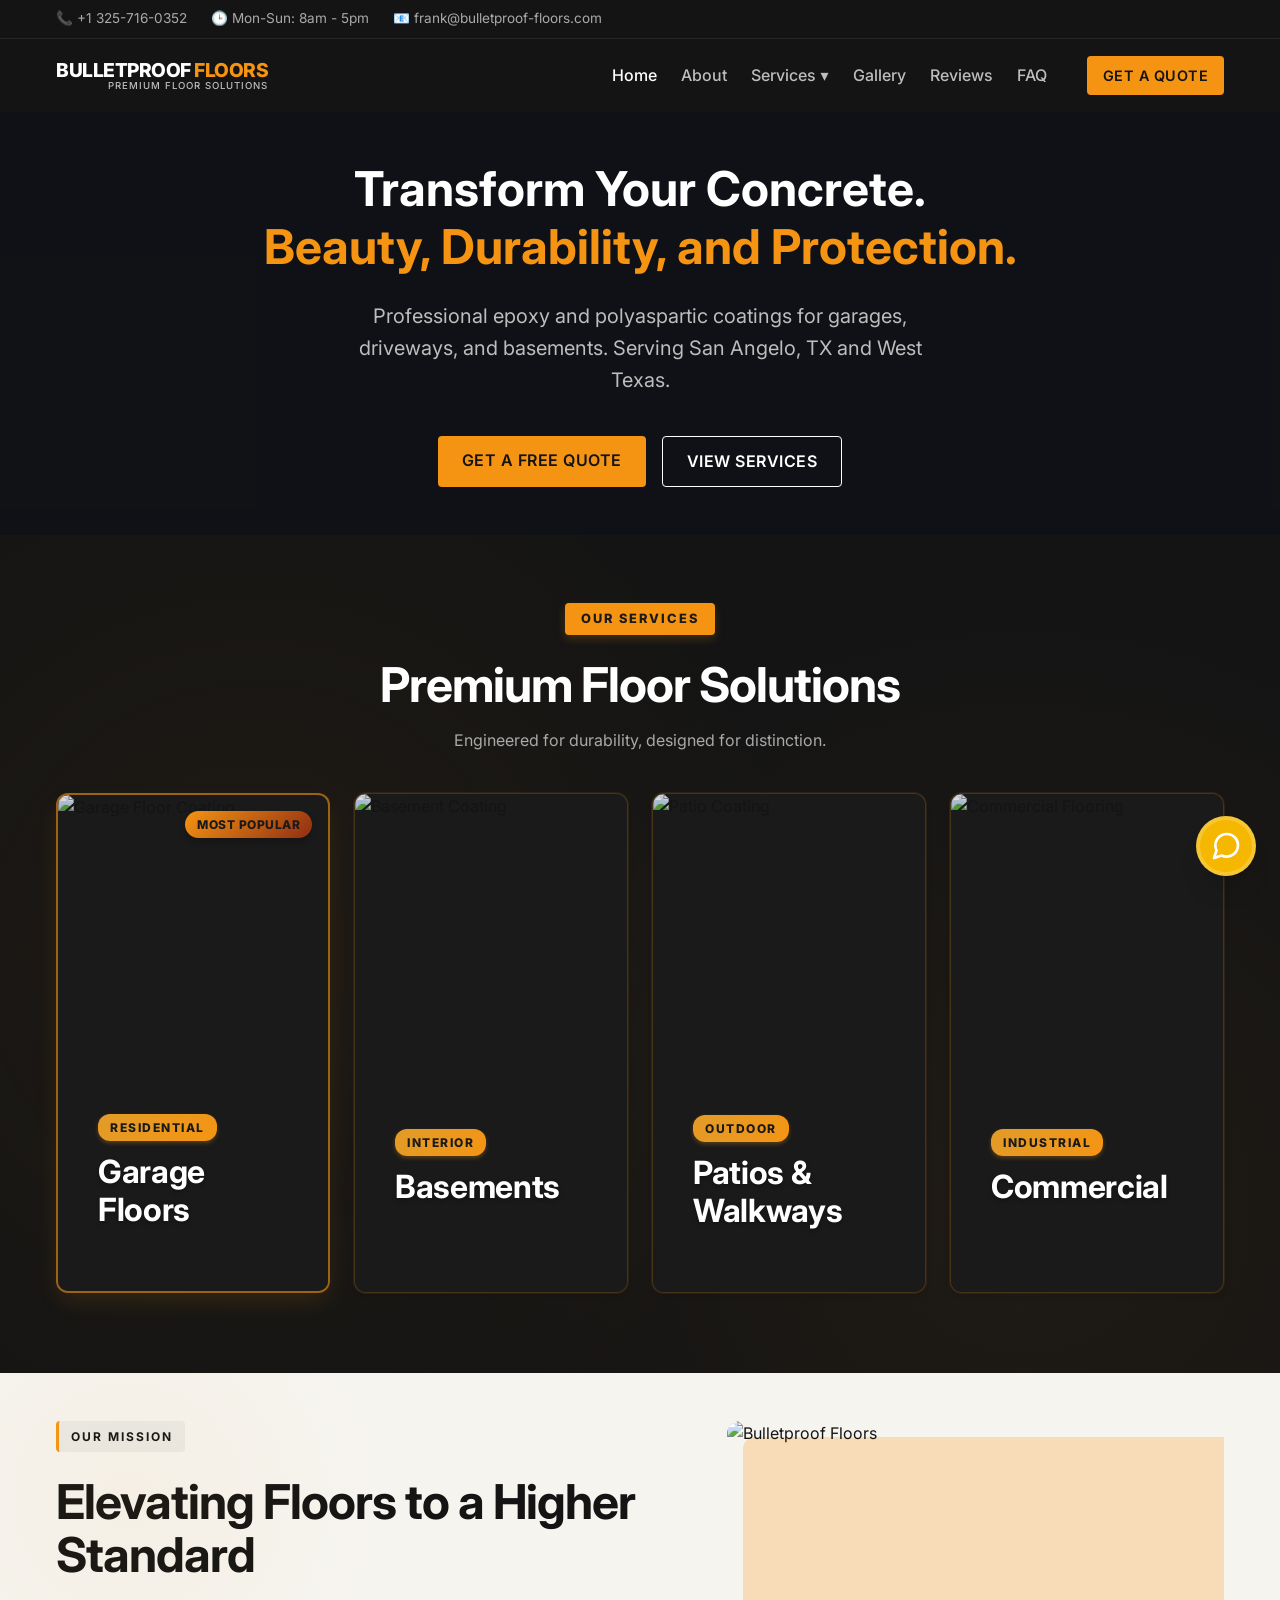
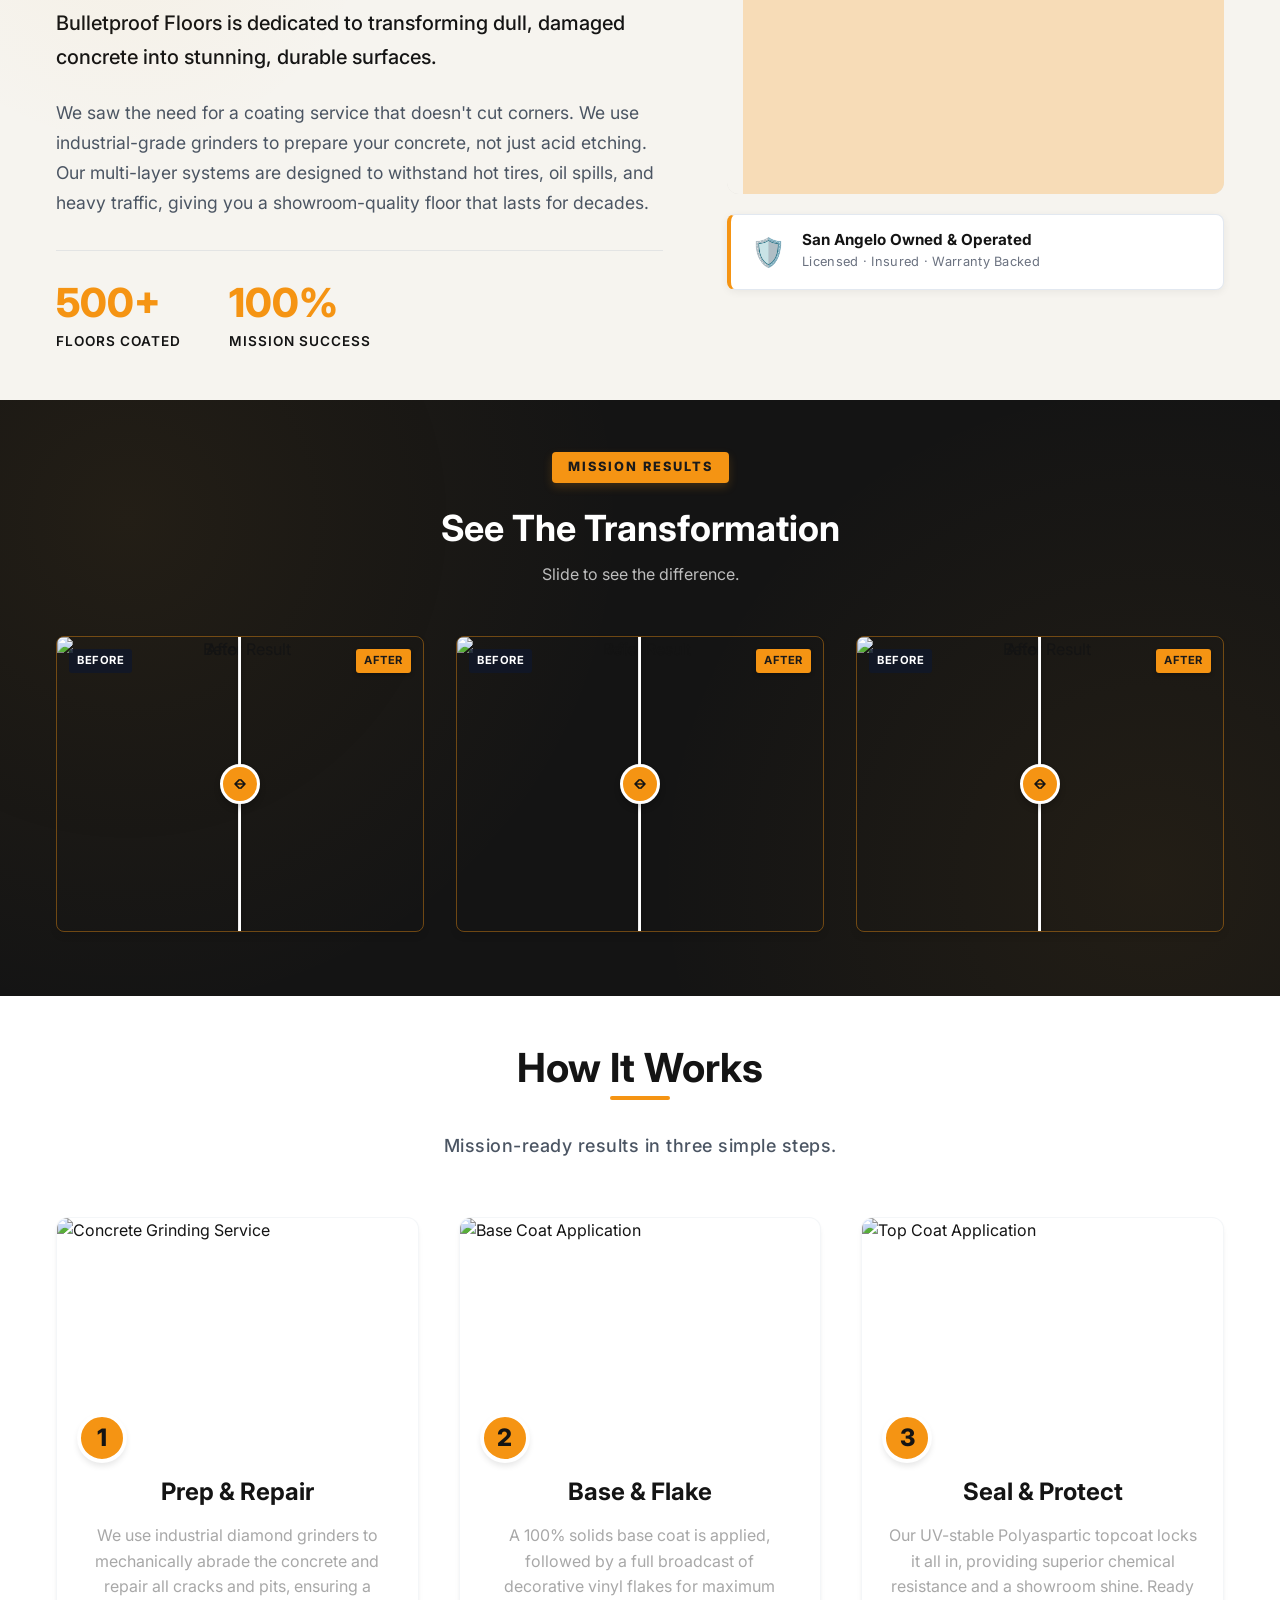
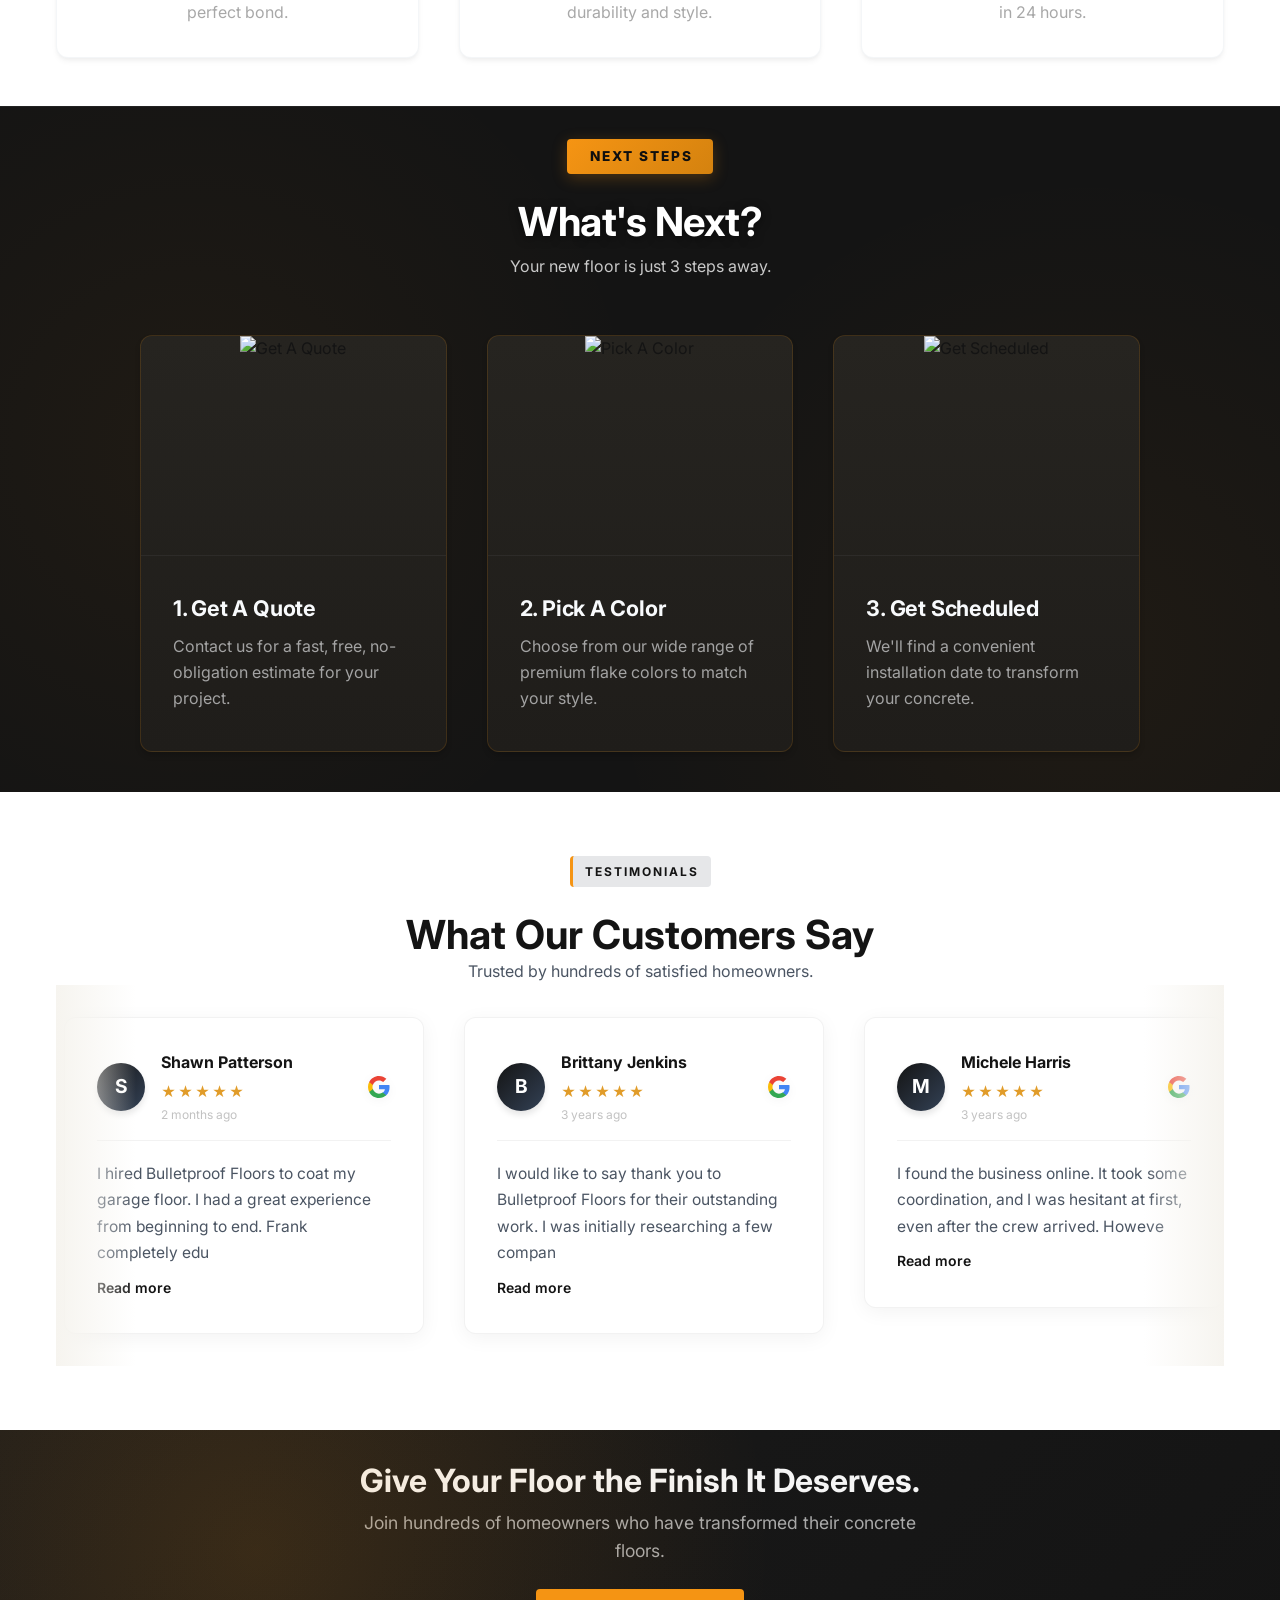
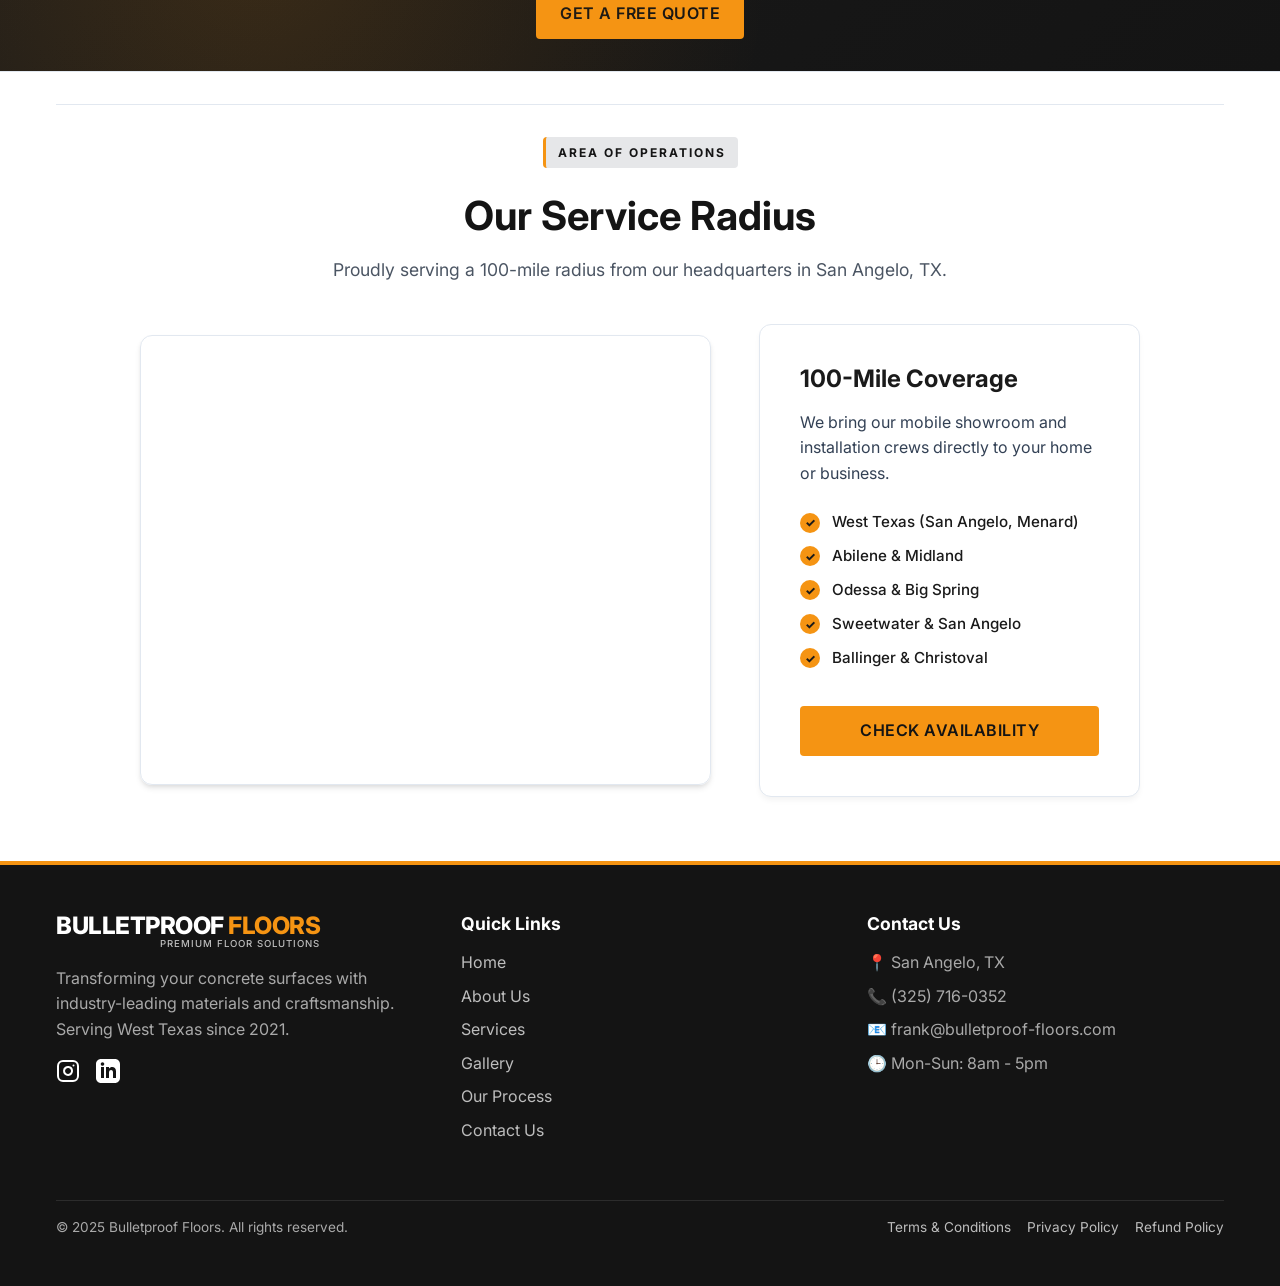
==== commit 0cfe3eba: "About section: image top-right + caption bottom-right, align-items start" ====
--- a/index.html
+++ b/index.html
@@ -293,10 +293,19 @@
             </div>
           </div>
         </div>
-        <div class="about-image-wrapper">
-          <div class="image-backdrop"></div>
-          <img src="https://res.cloudinary.com/diptffkzh/image/upload/v1772538272/bullet_1_jumuhz.png"
-            alt="Bulletproof Floors" class="about-image" loading="lazy">
+        <div class="about-right-column">
+          <div class="about-image-wrapper">
+            <div class="image-backdrop"></div>
+            <img src="https://res.cloudinary.com/diptffkzh/image/upload/v1772538272/bullet_1_jumuhz.png"
+              alt="Bulletproof Floors" class="about-image" loading="lazy">
+          </div>
+          <div class="about-image-caption">
+            <div class="caption-icon">🛡️</div>
+            <div class="caption-text">
+              <strong>San Angelo Owned &amp; Operated</strong>
+              <span>Licensed · Insured · Warranty Backed</span>
+            </div>
+          </div>
         </div>
       </div>
     </div>
--- a/style.css
+++ b/style.css
@@ -1121,8 +1121,54 @@
 .about-grid {
   display: grid;
   grid-template-columns: 1.1fr 0.9fr;
-  gap: 6rem;
+  gap: 4rem;
+  align-items: start;
+  /* Pin both columns to top so image sits flush with heading */
+}
+
+/* Right column: image top, caption bottom */
+.about-right-column {
+  display: flex;
+  flex-direction: column;
+  gap: 1.25rem;
+}
+
+/* Caption card below image */
+.about-image-caption {
+  display: flex;
   align-items: center;
+  gap: 1rem;
+  background: #FFFFFF;
+  border: 1px solid #e2e8f0;
+  border-left: 4px solid var(--color-volt);
+  border-radius: 8px;
+  padding: 1rem 1.25rem;
+  box-shadow: 0 2px 8px rgba(0, 0, 0, 0.06);
+}
+
+.caption-icon {
+  font-size: 1.75rem;
+  flex-shrink: 0;
+  line-height: 1;
+}
+
+.caption-text {
+  display: flex;
+  flex-direction: column;
+  gap: 0.2rem;
+}
+
+.caption-text strong {
+  font-size: 0.95rem;
+  font-weight: 700;
+  color: #141414;
+  line-height: 1.2;
+}
+
+.caption-text span {
+  font-size: 0.8rem;
+  color: #6b7280;
+  letter-spacing: 0.3px;
 }
 
 .section-badge {
@@ -1252,6 +1298,10 @@
     aspect-ratio: 16 / 9;
     /* Wider on mobile for better fit */
     max-height: 280px;
+  }
+
+  .about-image-caption {
+    order: 3;
   }
 
   .image-backdrop {
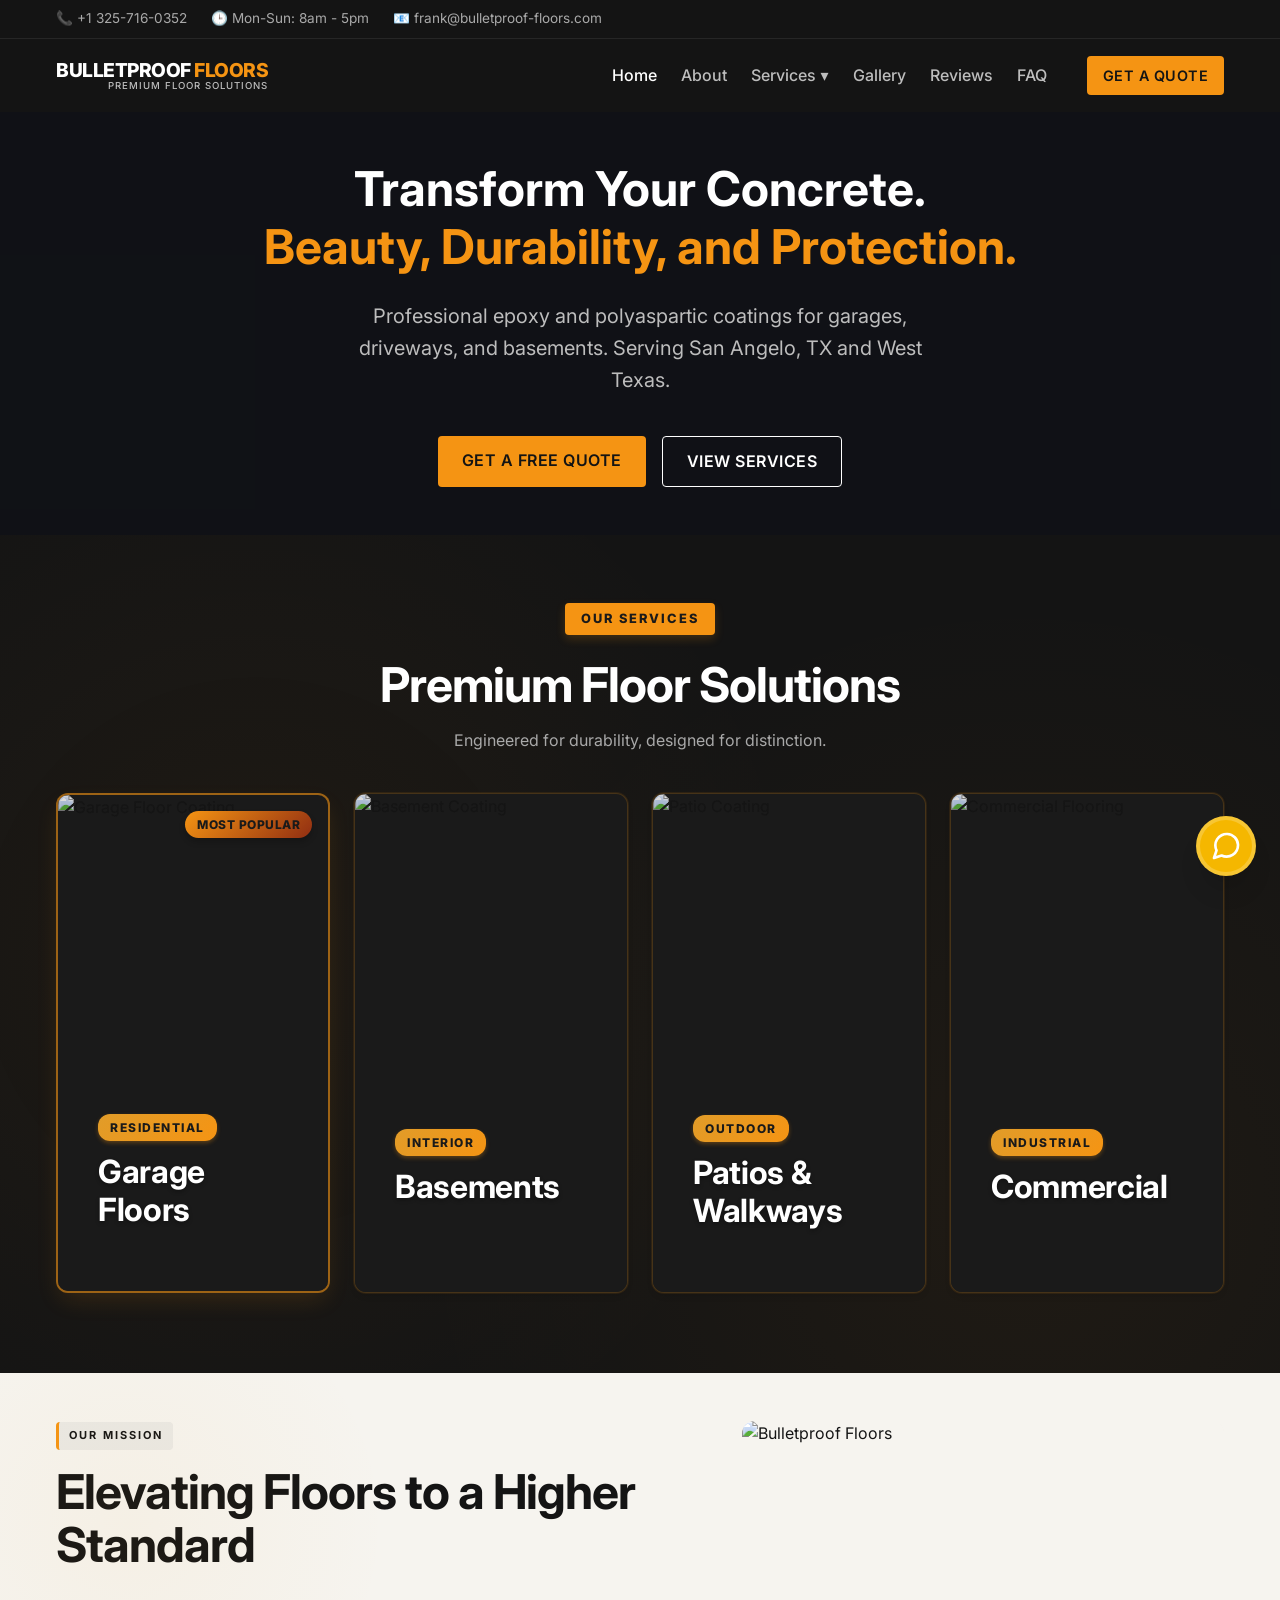
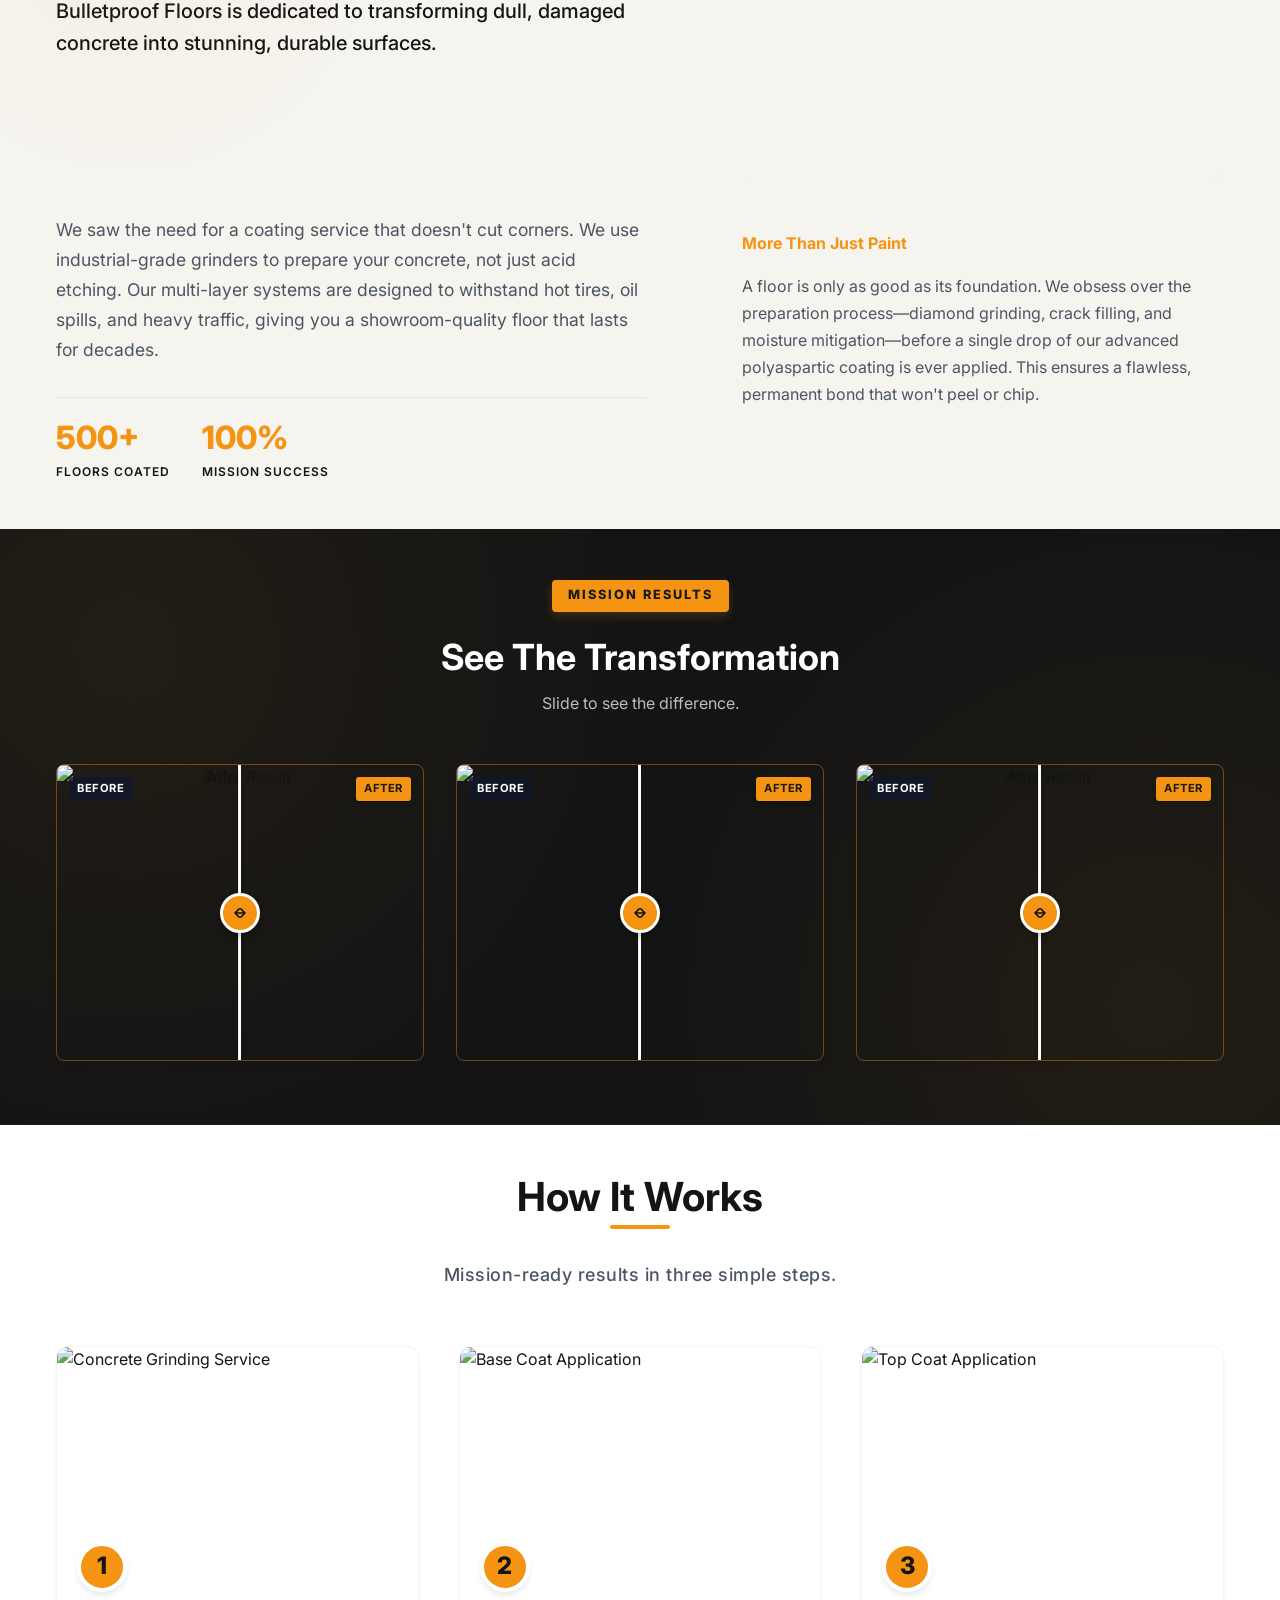
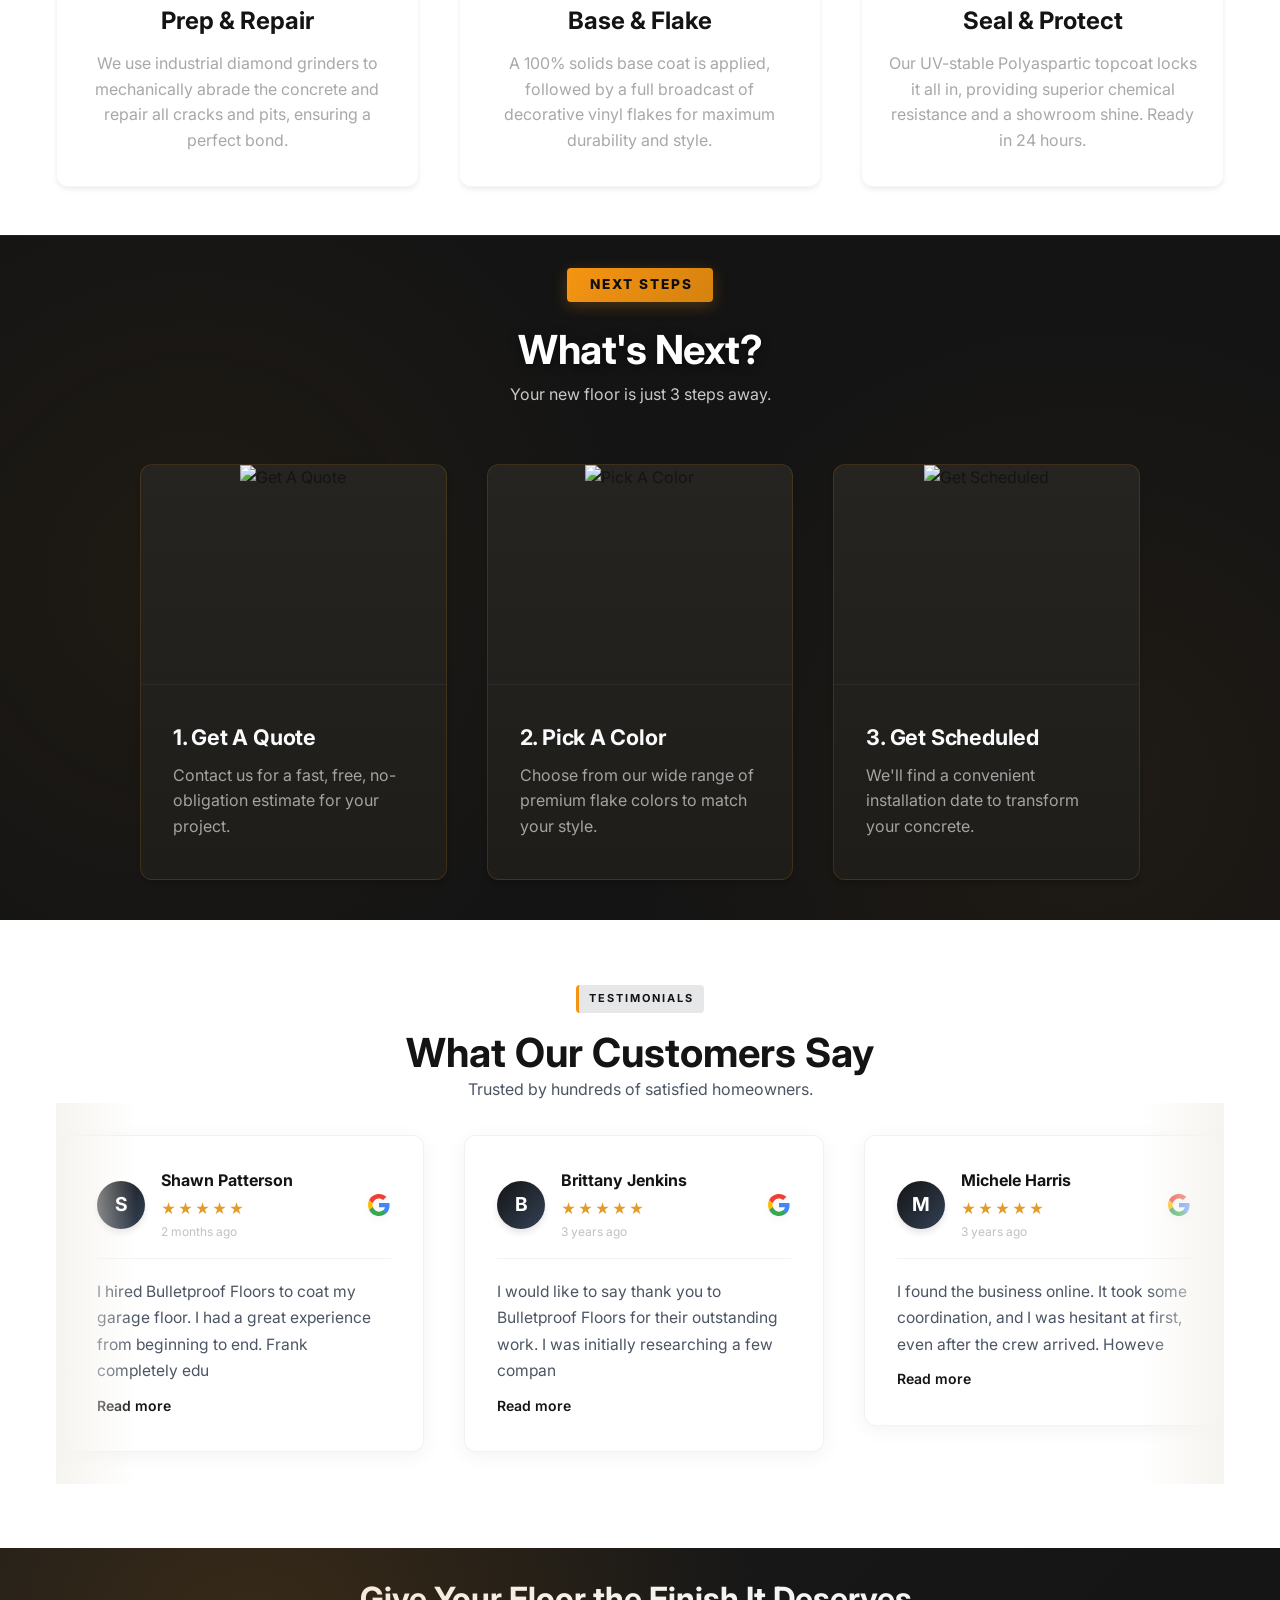
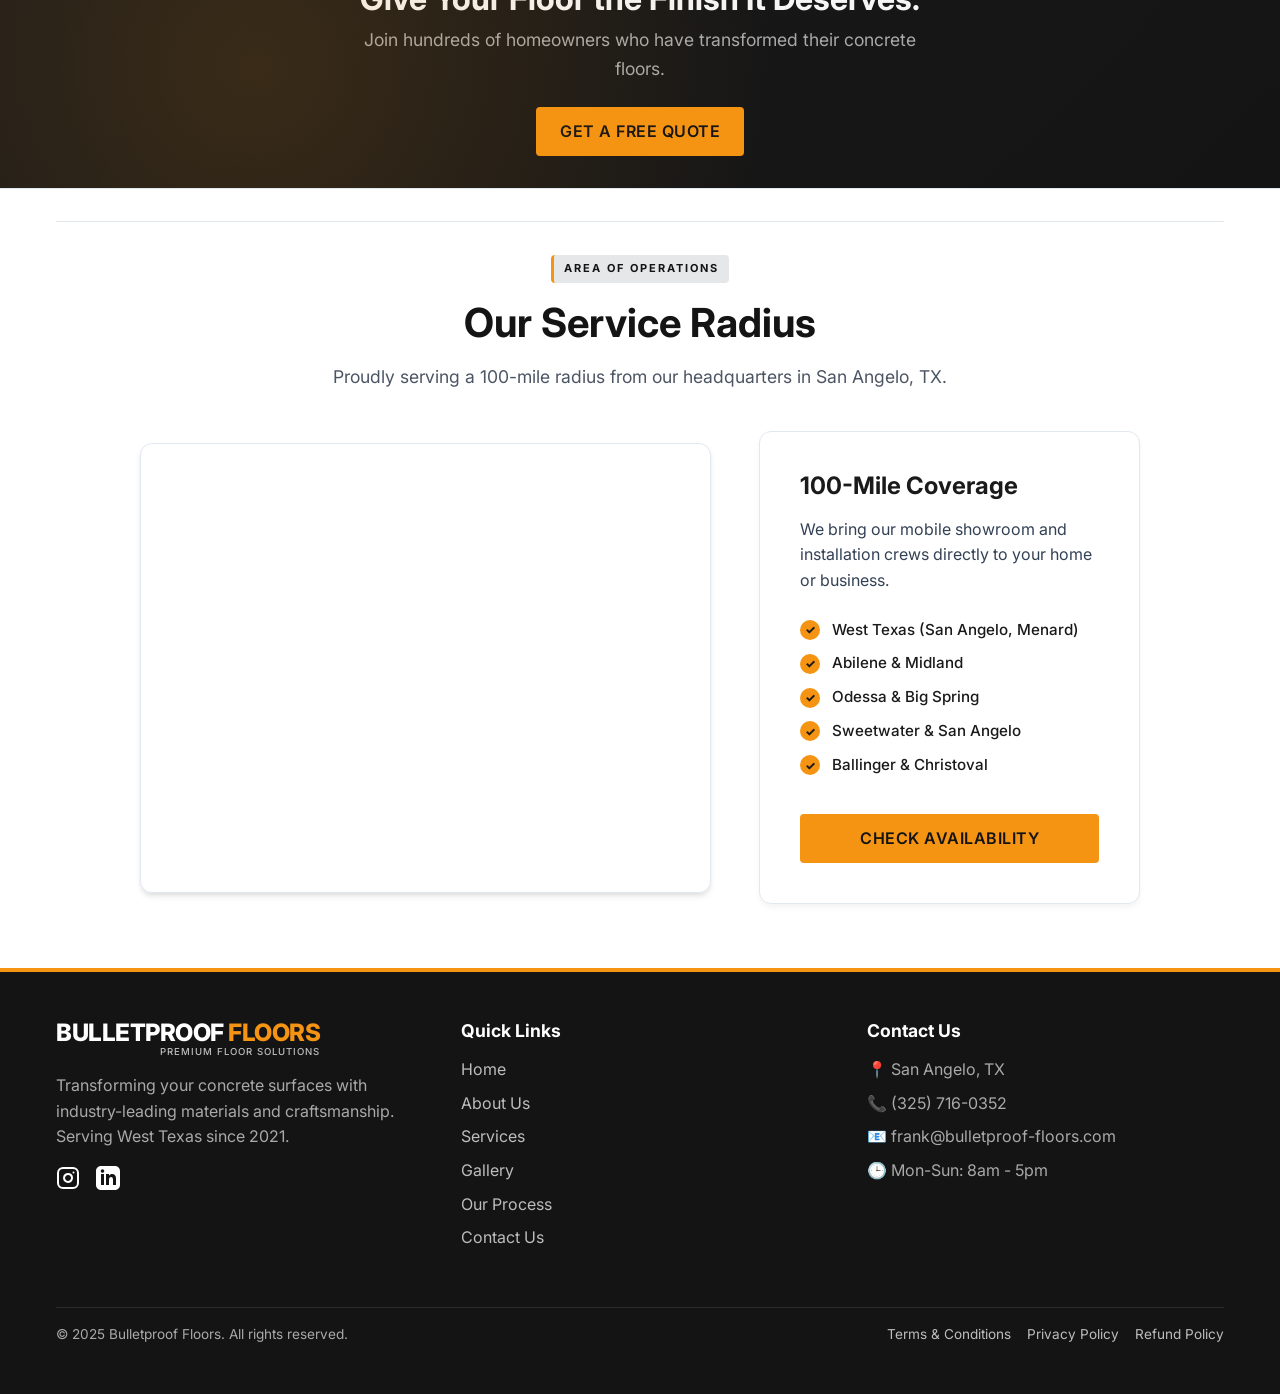
==== commit 422f1faf: "Refactor about layout to 2x2 grid with text under image" ====
--- a/index.html
+++ b/index.html
@@ -272,16 +272,28 @@
   <section class="about-section">
     <div class="container">
       <div class="about-grid">
-        <div class="about-content">
+        <!-- Top Left -->
+        <div class="about-text-top">
           <div class="section-badge">OUR MISSION</div>
           <h2>Elevating Floors to a Higher Standard</h2>
           <p class="lead-text">Bulletproof Floors is dedicated to transforming dull, damaged concrete into
             stunning, durable surfaces.</p>
+        </div>
+
+        <!-- Top Right (Image) -->
+        <div class="about-image-wrapper">
+          <img src="https://res.cloudinary.com/diptffkzh/image/upload/v1772538272/bullet_1_jumuhz.png"
+            alt="Bulletproof Floors" class="about-image" loading="lazy">
+        </div>
+
+        <!-- Bottom Left -->
+        <div class="about-text-bottom">
           <p id="about-description-full">We saw the need for a coating service that doesn't cut corners. We use
             industrial-grade grinders to prepare
             your concrete, not just acid etching. Our multi-layer systems are designed to withstand hot tires, oil
             spills, and heavy traffic, giving you a showroom-quality floor that lasts for decades.</p>
           <button id="about-read-more" class="read-more-btn">Read More</button>
+
           <div class="about-stats">
             <div class="stat-item">
               <span class="stat-number">500+</span>
@@ -293,19 +305,15 @@
             </div>
           </div>
         </div>
-        <div class="about-right-column">
-          <div class="about-image-wrapper">
-            <div class="image-backdrop"></div>
-            <img src="https://res.cloudinary.com/diptffkzh/image/upload/v1772538272/bullet_1_jumuhz.png"
-              alt="Bulletproof Floors" class="about-image" loading="lazy">
-          </div>
-          <div class="about-image-caption">
-            <div class="caption-icon">🛡️</div>
-            <div class="caption-text">
-              <strong>San Angelo Owned &amp; Operated</strong>
-              <span>Licensed · Insured · Warranty Backed</span>
-            </div>
-          </div>
+
+        <!-- Bottom Right (NEW TEXT) -->
+        <div class="about-text-new">
+          <p class="lead-text" style="color: var(--color-volt); margin-bottom: 1rem; font-weight: 700;">More Than Just
+            Paint</p>
+          <p style="color: #4B5563; line-height: 1.7;">A floor is only as good as its foundation. We obsess over the
+            preparation process—diamond grinding, crack filling, and moisture mitigation—before a single drop of our
+            advanced polyaspartic coating is ever applied. This ensures a flawless, permanent bond that won't peel or
+            chip.</p>
         </div>
       </div>
     </div>
--- a/style.css
+++ b/style.css
@@ -1121,54 +1121,35 @@
 .about-grid {
   display: grid;
   grid-template-columns: 1.1fr 0.9fr;
-  gap: 4rem;
+  grid-template-rows: auto auto;
+  grid-template-areas:
+    "top-left top-right"
+    "bottom-left bottom-right";
+  gap: 2rem 6rem;
   align-items: start;
-  /* Pin both columns to top so image sits flush with heading */
-}
-
-/* Right column: image top, caption bottom */
-.about-right-column {
-  display: flex;
-  flex-direction: column;
-  gap: 1.25rem;
-}
-
-/* Caption card below image */
-.about-image-caption {
-  display: flex;
-  align-items: center;
-  gap: 1rem;
-  background: #FFFFFF;
-  border: 1px solid #e2e8f0;
-  border-left: 4px solid var(--color-volt);
-  border-radius: 8px;
-  padding: 1rem 1.25rem;
-  box-shadow: 0 2px 8px rgba(0, 0, 0, 0.06);
-}
-
-.caption-icon {
-  font-size: 1.75rem;
-  flex-shrink: 0;
-  line-height: 1;
-}
-
-.caption-text {
-  display: flex;
-  flex-direction: column;
-  gap: 0.2rem;
-}
-
-.caption-text strong {
-  font-size: 0.95rem;
-  font-weight: 700;
-  color: #141414;
-  line-height: 1.2;
-}
-
-.caption-text span {
-  font-size: 0.8rem;
-  color: #6b7280;
-  letter-spacing: 0.3px;
+}
+
+.about-text-top {
+  grid-area: top-left;
+}
+
+.about-text-bottom {
+  grid-area: bottom-left;
+}
+
+.about-image-wrapper {
+  grid-area: top-right;
+  position: relative;
+  z-index: 1;
+  border-radius: 12px;
+  overflow: hidden;
+  aspect-ratio: 4 / 3;
+  max-height: 480px;
+}
+
+.about-text-new {
+  grid-area: bottom-right;
+  padding-top: 1rem;
 }
 
 .section-badge {
@@ -1184,7 +1165,7 @@
   border-left: 3px solid var(--color-volt);
 }
 
-.about-content h2 {
+.about-text-top h2 {
   font-size: 3rem;
   margin-bottom: 1.5rem;
   color: var(--color-navy);
@@ -1192,14 +1173,14 @@
   letter-spacing: -1px;
 }
 
-.about-content .lead-text {
+.about-text-top .lead-text {
   font-size: 1.25rem;
   color: var(--color-navy);
   font-weight: 500;
-  margin-bottom: 1.5rem;
-}
-
-.about-content p {
+  margin-bottom: 0;
+}
+
+.about-text-bottom p {
   color: #4B5563;
   margin-bottom: 2rem;
   font-size: 1.1rem;
@@ -1235,15 +1216,7 @@
   letter-spacing: 1px;
 }
 
-.about-image-wrapper {
-  position: relative;
-  z-index: 1;
-  border-radius: 12px;
-  overflow: hidden;
-  /* Controlled aspect ratio so image always looks proportional */
-  aspect-ratio: 4 / 3;
-  max-height: 480px;
-}
+/* Image wrapper CSS moved up to grid area definition */
 
 .image-backdrop {
   position: absolute;
@@ -1283,82 +1256,77 @@
 
   .about-grid {
     grid-template-columns: 1fr;
+    grid-template-rows: auto;
+    grid-template-areas:
+      "top-left"
+      "top-right"
+      "bottom-left"
+      "bottom-right";
     gap: 2.5rem;
-    /* Reduced from 4rem for tighter mobile spacing */
-  }
-
-  .about-content {
-    order: 1;
+  }
+
+  .about-text-top h2 {
+    font-size: 1.75rem;
+    line-height: 1.2;
+    margin-bottom: 1rem;
+  }
+
+  .about-text-top .lead-text {
+    font-size: 1.0625rem;
+    line-height: 1.5;
+    margin-bottom: 0;
+  }
+
+  .about-text-bottom p {
+    font-size: 0.9375rem;
+    margin-bottom: 1.5rem;
   }
 
   .about-image-wrapper {
-    order: 2;
     margin-right: 0;
-    /* Remove the offset on mobile — backdrop stays hidden */
     aspect-ratio: 16 / 9;
-    /* Wider on mobile for better fit */
     max-height: 280px;
   }
 
-  .about-image-caption {
-    order: 3;
+  .about-text-new {
+    padding-top: 0;
+    margin-top: -1rem;
   }
 
   .image-backdrop {
     display: none;
-    /* Hide backdrop on mobile to avoid overflow */
-  }
-
-  /* Typography Optimizations */
-  .about-content h2 {
-    font-size: 1.75rem;
-    /* 28px - optimized for mobile */
-    line-height: 1.2;
-    margin-bottom: 1rem;
-    /* Reduced spacing */
-  }
-
-  .about-content .lead-text {
-    font-size: 1.0625rem;
-    /* 17px - mobile optimized */
-    line-height: 1.5;
-    margin-bottom: 1rem;
-  }
-
-  .about-content p {
-    font-size: 0.9375rem;
-    /* 15px */
-    line-height: 1.6;
-    margin-bottom: 1.5rem;
-    /* Reduced from 2rem */
-  }
-
-  .section-badge {
-    font-size: 0.6875rem;
-    /* 11px - smaller for mobile */
-    padding: 5px 10px;
-    margin-bottom: 1rem;
-  }
-
-  /* Stats Optimization */
-  .about-stats {
-    gap: 2rem;
-    /* Reduced from 3rem */
-    margin-top: 1.5rem;
-    /* Reduced from 2rem */
-    padding-top: 1.5rem;
-    /* Reduced from 2rem */
-  }
-
-  .stat-number {
-    font-size: 2rem;
-    /* Reduced from 2.5rem for mobile */
-  }
-
-  .stat-label {
-    font-size: 0.75rem;
-    /* 12px */
-  }
+  }
+
+  margin-bottom: 1.5rem;
+  /* Reduced from 2rem */
+}
+
+.section-badge {
+  font-size: 0.6875rem;
+  /* 11px - smaller for mobile */
+  padding: 5px 10px;
+  margin-bottom: 1rem;
+}
+
+/* Stats Optimization */
+.about-stats {
+  gap: 2rem;
+  /* Reduced from 3rem */
+  margin-top: 1.5rem;
+  /* Reduced from 2rem */
+  padding-top: 1.5rem;
+  /* Reduced from 2rem */
+}
+
+.stat-number {
+  font-size: 2rem;
+  /* Reduced from 2.5rem for mobile */
+}
+
+.stat-label {
+  font-size: 0.75rem;
+  /* 12px */
+}
 }
 
 /* Value Prop / Comparison Section */
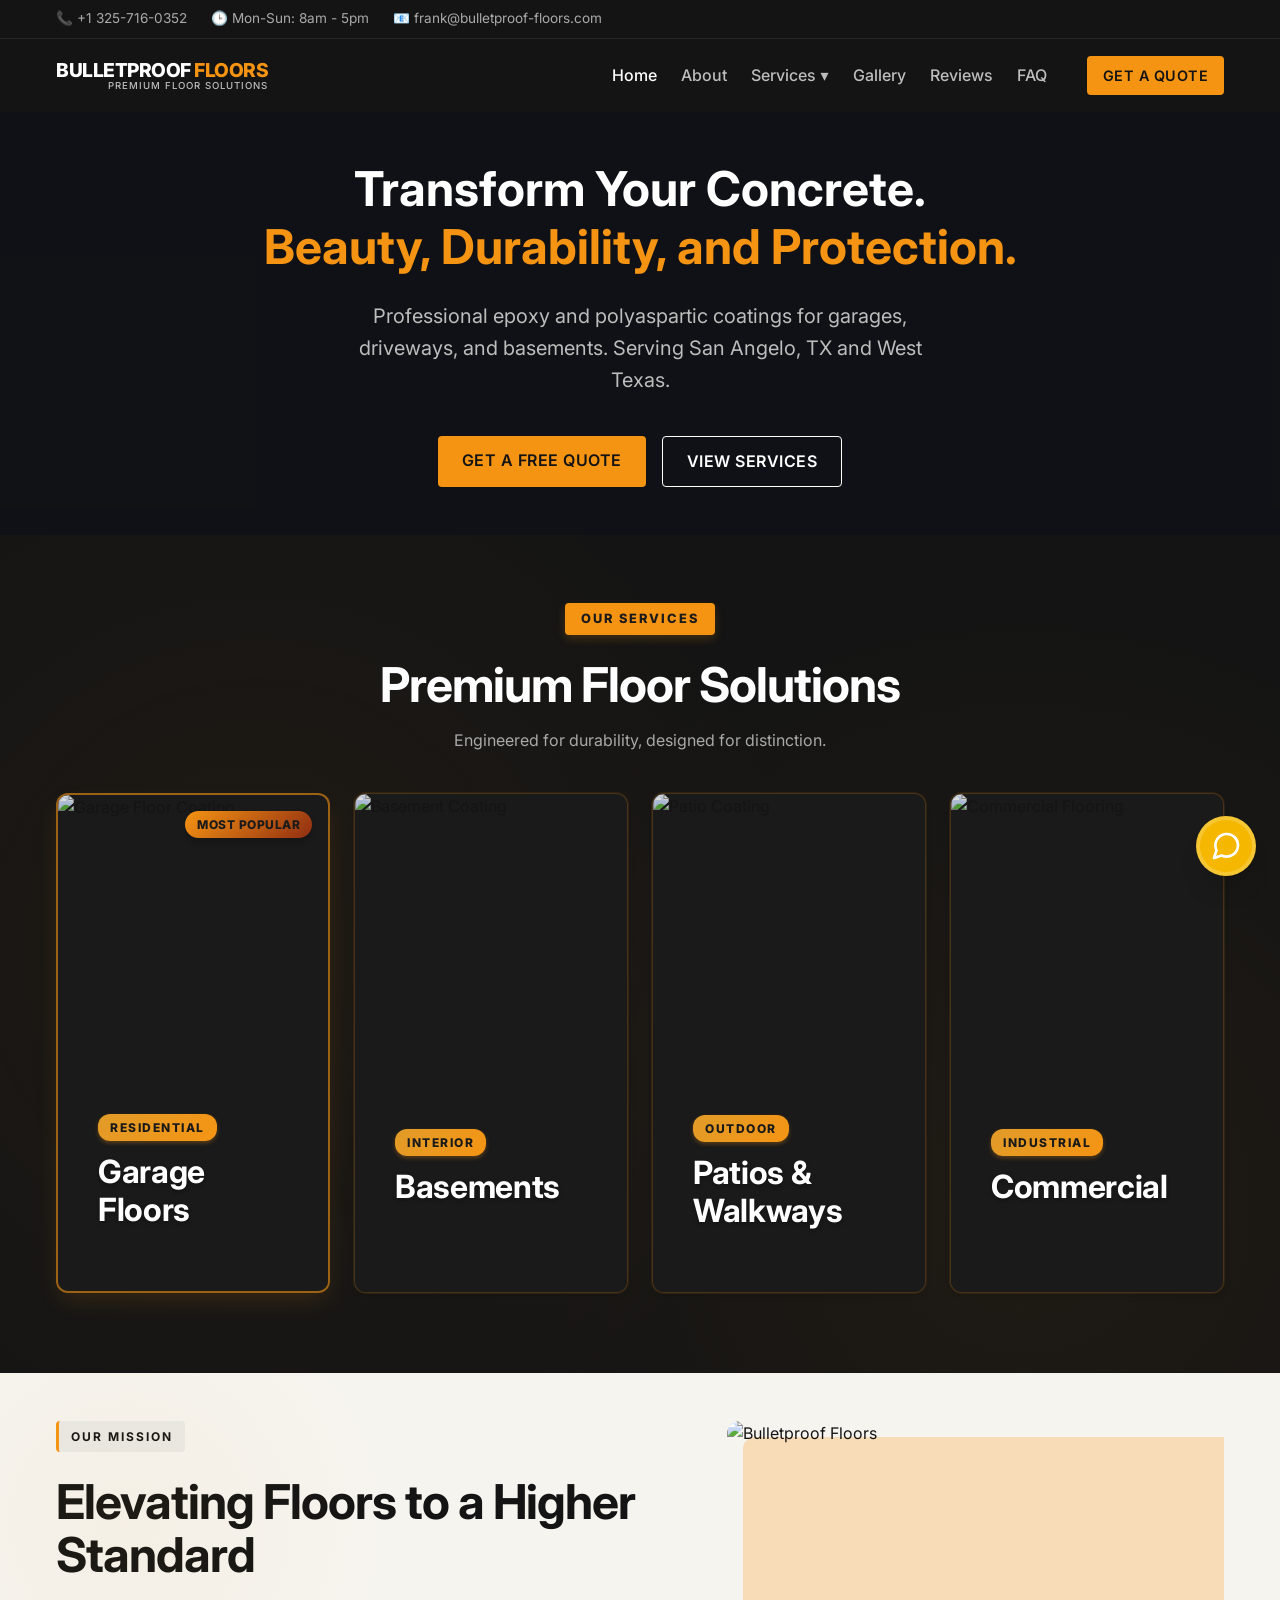
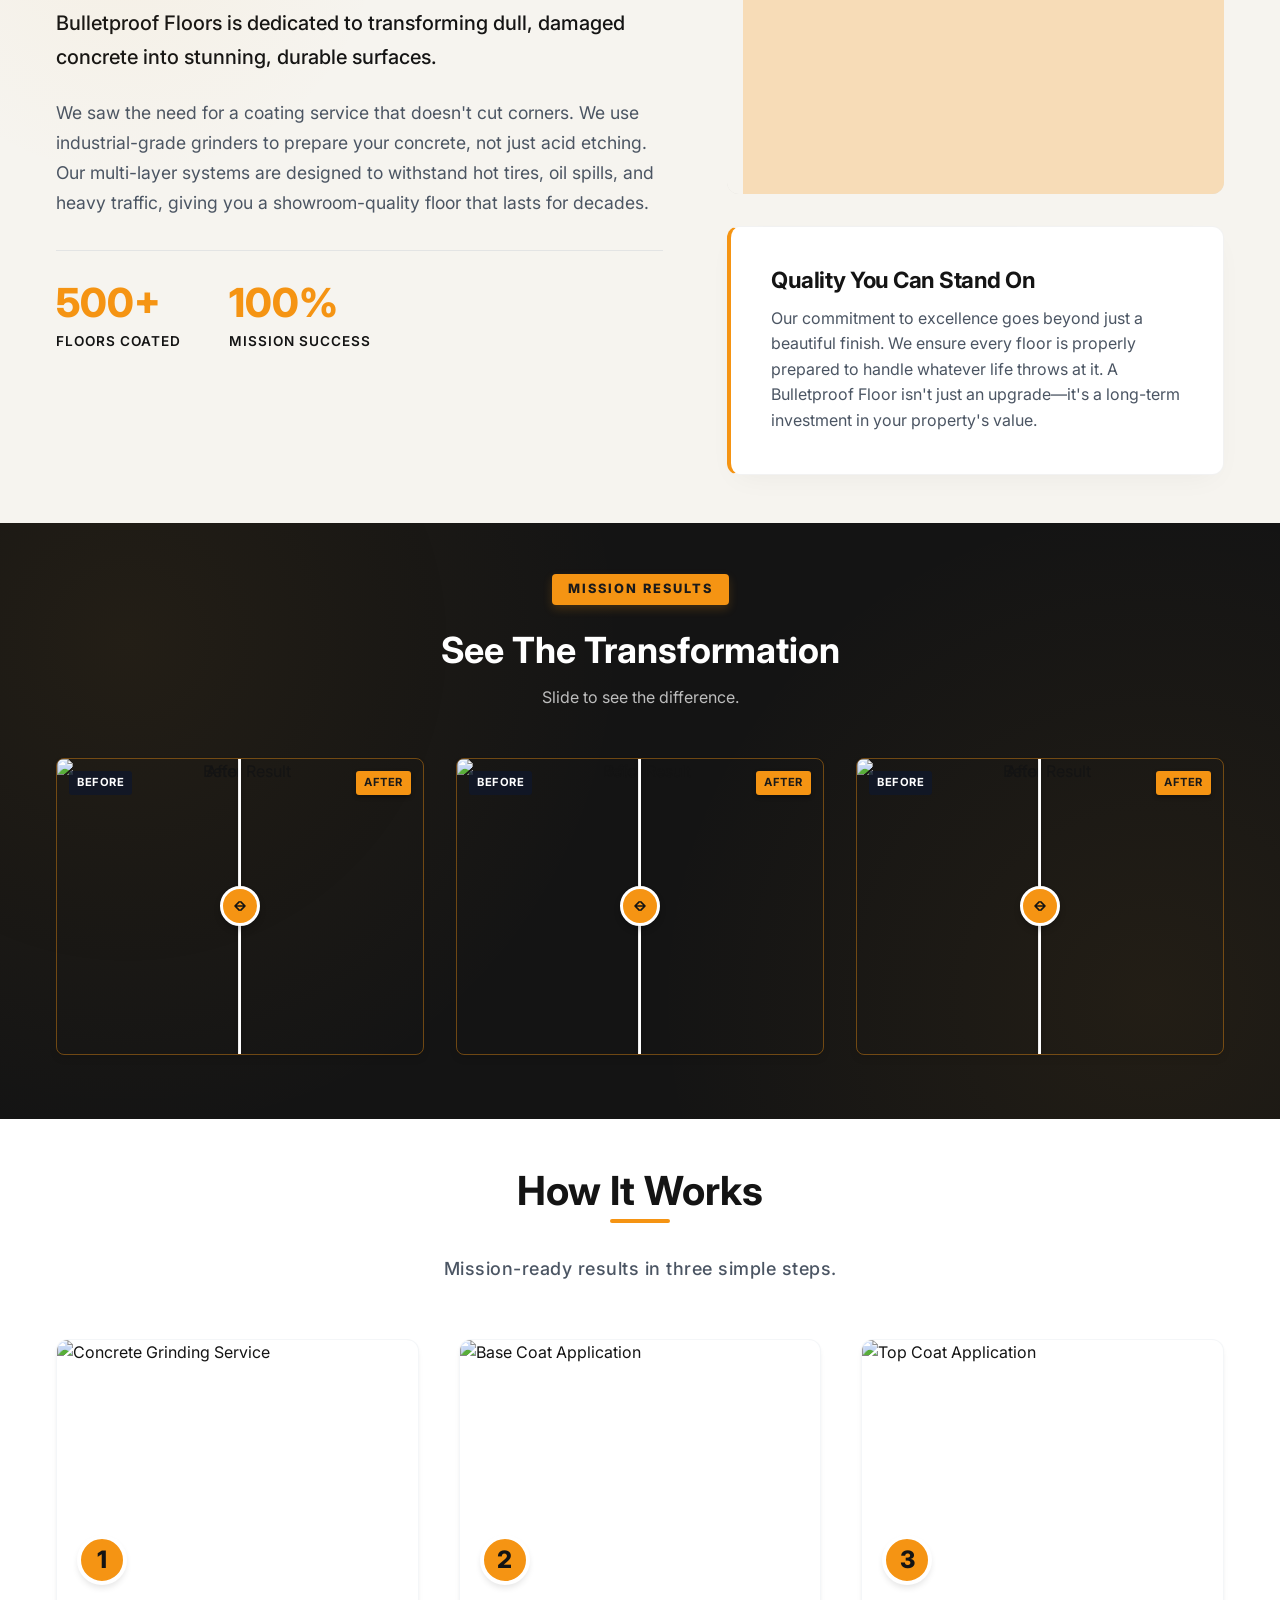
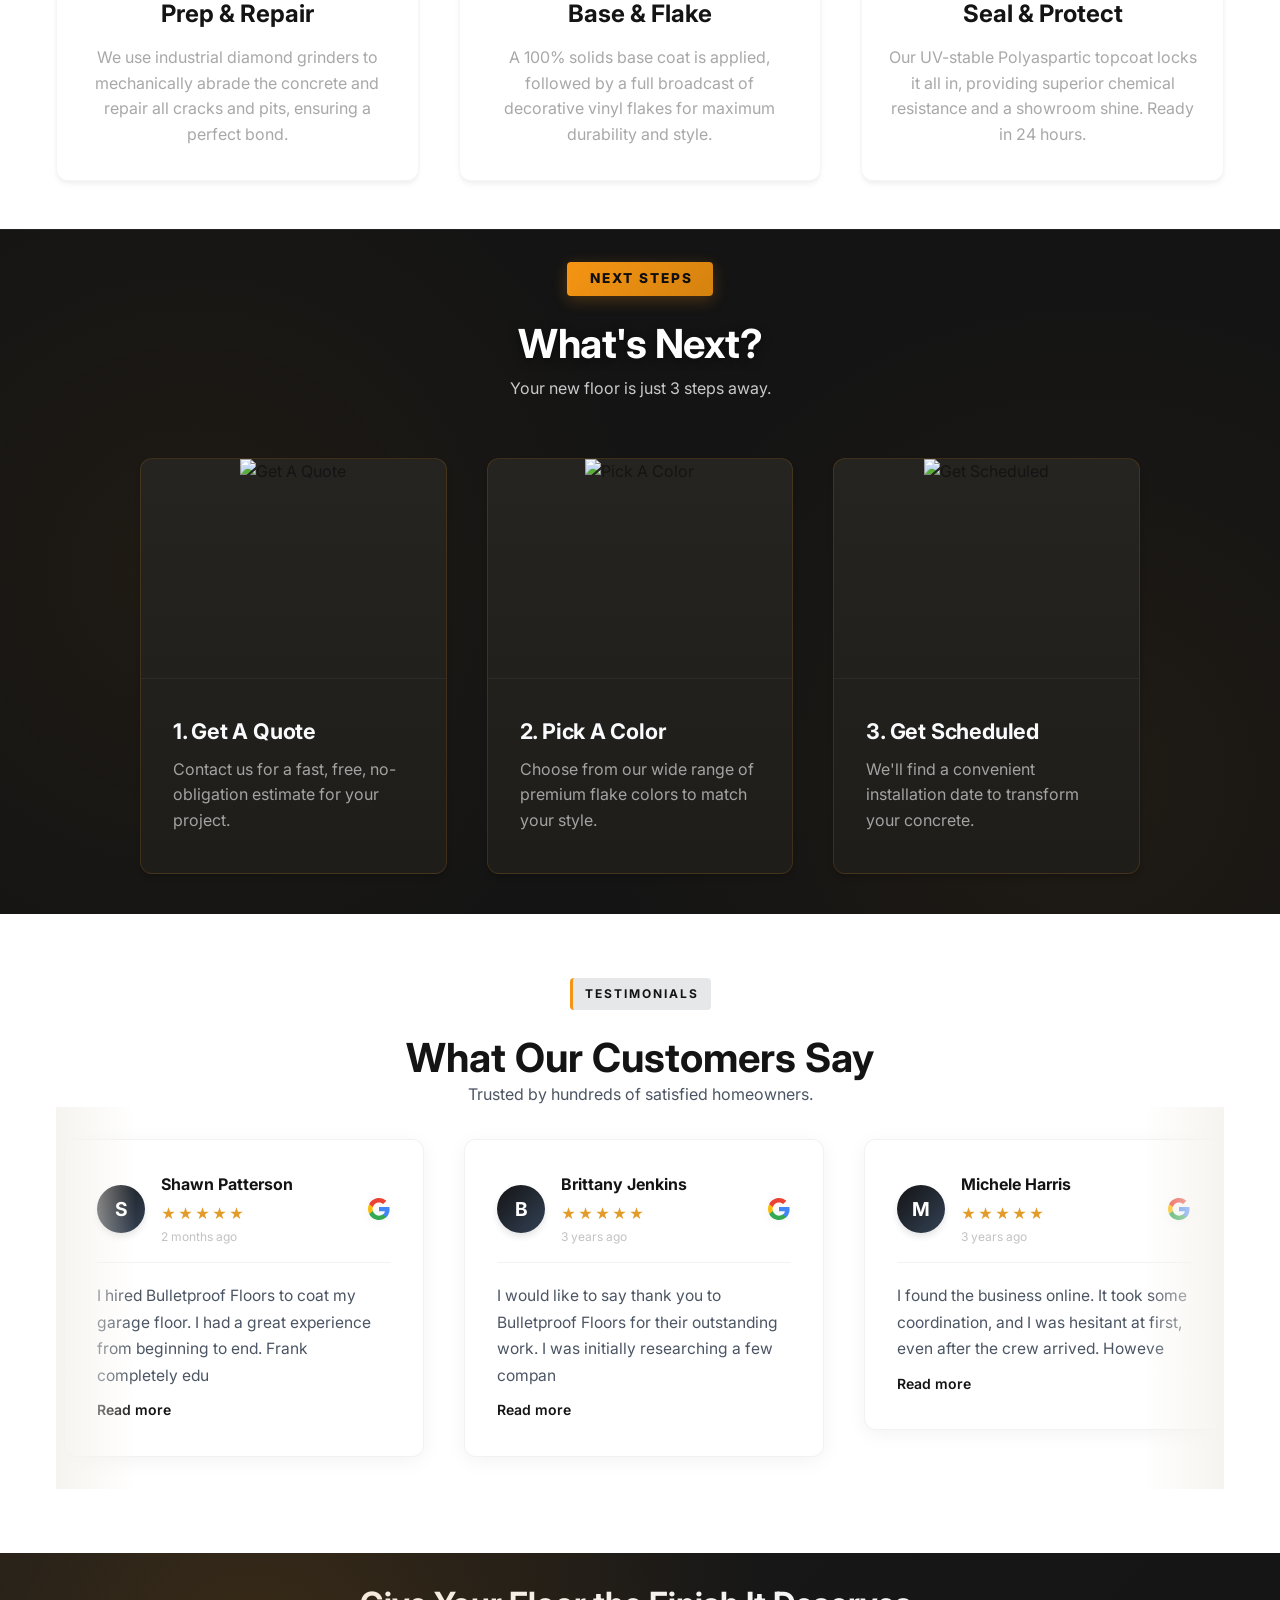
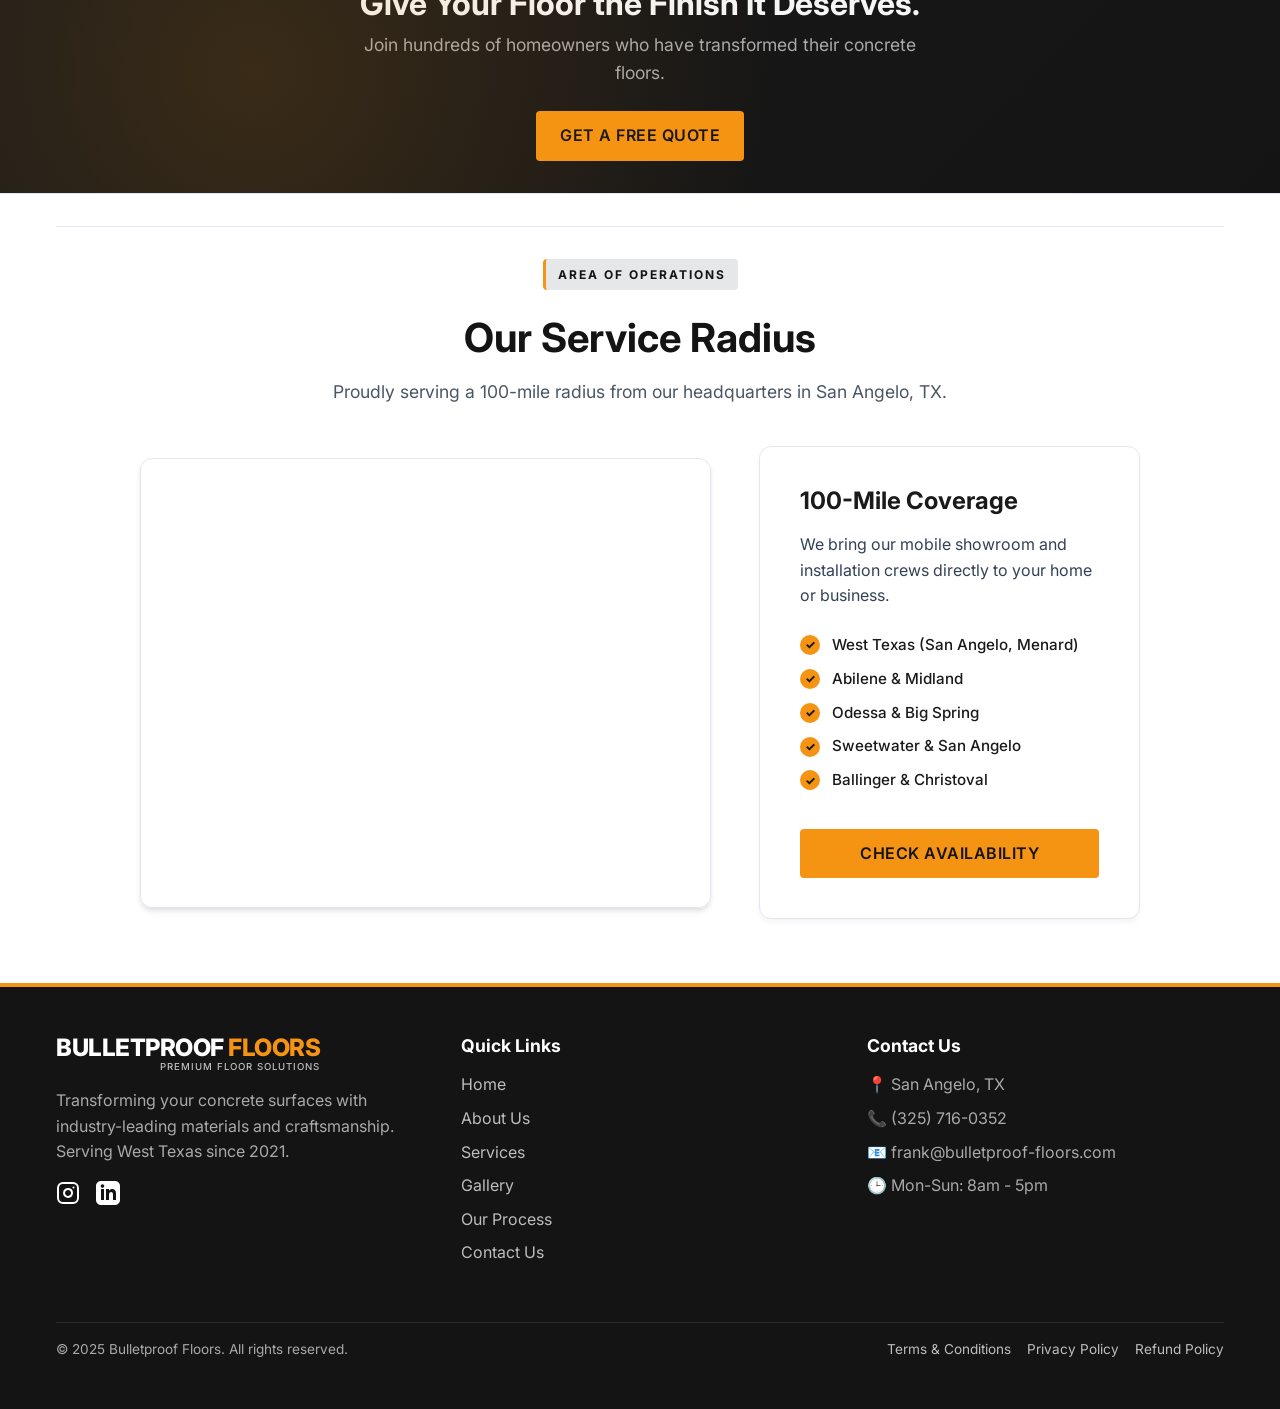
==== commit cb2f7408: "Refactor about grid to stack image and value-add text in right column" ====
--- a/index.html
+++ b/index.html
@@ -272,28 +272,16 @@
   <section class="about-section">
     <div class="container">
       <div class="about-grid">
-        <!-- Top Left -->
-        <div class="about-text-top">
+        <div class="about-content">
           <div class="section-badge">OUR MISSION</div>
           <h2>Elevating Floors to a Higher Standard</h2>
           <p class="lead-text">Bulletproof Floors is dedicated to transforming dull, damaged concrete into
             stunning, durable surfaces.</p>
-        </div>
-
-        <!-- Top Right (Image) -->
-        <div class="about-image-wrapper">
-          <img src="https://res.cloudinary.com/diptffkzh/image/upload/v1772538272/bullet_1_jumuhz.png"
-            alt="Bulletproof Floors" class="about-image" loading="lazy">
-        </div>
-
-        <!-- Bottom Left -->
-        <div class="about-text-bottom">
           <p id="about-description-full">We saw the need for a coating service that doesn't cut corners. We use
             industrial-grade grinders to prepare
             your concrete, not just acid etching. Our multi-layer systems are designed to withstand hot tires, oil
             spills, and heavy traffic, giving you a showroom-quality floor that lasts for decades.</p>
           <button id="about-read-more" class="read-more-btn">Read More</button>
-
           <div class="about-stats">
             <div class="stat-item">
               <span class="stat-number">500+</span>
@@ -305,15 +293,18 @@
             </div>
           </div>
         </div>
-
-        <!-- Bottom Right (NEW TEXT) -->
-        <div class="about-text-new">
-          <p class="lead-text" style="color: var(--color-volt); margin-bottom: 1rem; font-weight: 700;">More Than Just
-            Paint</p>
-          <p style="color: #4B5563; line-height: 1.7;">A floor is only as good as its foundation. We obsess over the
-            preparation process—diamond grinding, crack filling, and moisture mitigation—before a single drop of our
-            advanced polyaspartic coating is ever applied. This ensures a flawless, permanent bond that won't peel or
-            chip.</p>
+        <div class="about-right-column">
+          <div class="about-image-wrapper">
+            <div class="image-backdrop"></div>
+            <img src="https://res.cloudinary.com/diptffkzh/image/upload/v1772538272/bullet_1_jumuhz.png"
+              alt="Bulletproof Floors" class="about-image" loading="lazy">
+          </div>
+          <div class="about-bonus-text">
+            <h3>Quality You Can Stand On</h3>
+            <p>Our commitment to excellence goes beyond just a beautiful finish. We ensure every floor is properly
+              prepared to handle whatever life throws at it. A Bulletproof Floor isn't just an upgrade—it's a long-term
+              investment in your property's value.</p>
+          </div>
         </div>
       </div>
     </div>
--- a/style.css
+++ b/style.css
@@ -1121,35 +1121,45 @@
 .about-grid {
   display: grid;
   grid-template-columns: 1.1fr 0.9fr;
-  grid-template-rows: auto auto;
-  grid-template-areas:
-    "top-left top-right"
-    "bottom-left bottom-right";
-  gap: 2rem 6rem;
-  align-items: start;
-}
-
-.about-text-top {
-  grid-area: top-left;
-}
-
-.about-text-bottom {
-  grid-area: bottom-left;
-}
-
-.about-image-wrapper {
-  grid-area: top-right;
-  position: relative;
-  z-index: 1;
+  gap: 4rem;
+  /* Reduced from 6rem to tighten the layout */
+  align-items: stretch;
+  /* Allows right column to expand full height */
+}
+
+.about-right-column {
+  display: flex;
+  flex-direction: column;
+  gap: 2rem;
+  height: 100%;
+}
+
+.about-bonus-text {
+  background: #ffffff;
+  padding: 2.5rem;
   border-radius: 12px;
-  overflow: hidden;
-  aspect-ratio: 4 / 3;
-  max-height: 480px;
-}
-
-.about-text-new {
-  grid-area: bottom-right;
-  padding-top: 1rem;
+  box-shadow: 0 10px 30px -10px rgba(0, 0, 0, 0.05);
+  border-left: 4px solid var(--color-volt);
+  border-top: 1px solid rgba(0, 0, 0, 0.05);
+  border-right: 1px solid rgba(0, 0, 0, 0.05);
+  border-bottom: 1px solid rgba(0, 0, 0, 0.05);
+  margin-top: auto;
+  /* Pushes it to the bottom of the grid cell */
+}
+
+.about-bonus-text h3 {
+  font-size: 1.4rem;
+  color: var(--color-navy);
+  margin-bottom: 0.75rem;
+  letter-spacing: -0.5px;
+  font-weight: 700;
+}
+
+.about-bonus-text p {
+  color: #4B5563;
+  margin-bottom: 0;
+  font-size: 1rem;
+  line-height: 1.6;
 }
 
 .section-badge {
@@ -1165,7 +1175,7 @@
   border-left: 3px solid var(--color-volt);
 }
 
-.about-text-top h2 {
+.about-content h2 {
   font-size: 3rem;
   margin-bottom: 1.5rem;
   color: var(--color-navy);
@@ -1173,14 +1183,14 @@
   letter-spacing: -1px;
 }
 
-.about-text-top .lead-text {
+.about-content .lead-text {
   font-size: 1.25rem;
   color: var(--color-navy);
   font-weight: 500;
-  margin-bottom: 0;
-}
-
-.about-text-bottom p {
+  margin-bottom: 1.5rem;
+}
+
+.about-content p {
   color: #4B5563;
   margin-bottom: 2rem;
   font-size: 1.1rem;
@@ -1216,7 +1226,15 @@
   letter-spacing: 1px;
 }
 
-/* Image wrapper CSS moved up to grid area definition */
+.about-image-wrapper {
+  position: relative;
+  z-index: 1;
+  border-radius: 12px;
+  overflow: hidden;
+  /* Controlled aspect ratio so image always looks proportional */
+  aspect-ratio: 4 / 3;
+  max-height: 480px;
+}
 
 .image-backdrop {
   position: absolute;
@@ -1256,77 +1274,81 @@
 
   .about-grid {
     grid-template-columns: 1fr;
-    grid-template-rows: auto;
-    grid-template-areas:
-      "top-left"
-      "top-right"
-      "bottom-left"
-      "bottom-right";
     gap: 2.5rem;
-  }
-
-  .about-text-top h2 {
+    /* Reduced from 4rem for tighter mobile spacing */
+  }
+
+  .about-content {
+    order: 1;
+  }
+
+  .about-right-column {
+    order: 2;
+  }
+
+  .about-image-wrapper {
+    margin-right: 0;
+    /* Remove the offset on mobile — backdrop stays hidden */
+    aspect-ratio: 16 / 9;
+    /* Wider on mobile for better fit */
+    max-height: 280px;
+  }
+
+  .image-backdrop {
+    display: none;
+    /* Hide backdrop on mobile to avoid overflow */
+  }
+
+  /* Typography Optimizations */
+  .about-content h2 {
     font-size: 1.75rem;
+    /* 28px - optimized for mobile */
     line-height: 1.2;
     margin-bottom: 1rem;
-  }
-
-  .about-text-top .lead-text {
+    /* Reduced spacing */
+  }
+
+  .about-content .lead-text {
     font-size: 1.0625rem;
+    /* 17px - mobile optimized */
     line-height: 1.5;
-    margin-bottom: 0;
-  }
-
-  .about-text-bottom p {
+    margin-bottom: 1rem;
+  }
+
+  .about-content p {
     font-size: 0.9375rem;
+    /* 15px */
+    line-height: 1.6;
     margin-bottom: 1.5rem;
-  }
-
-  .about-image-wrapper {
-    margin-right: 0;
-    aspect-ratio: 16 / 9;
-    max-height: 280px;
-  }
-
-  .about-text-new {
-    padding-top: 0;
-    margin-top: -1rem;
-  }
-
-  .image-backdrop {
-    display: none;
-  }
-
-  margin-bottom: 1.5rem;
-  /* Reduced from 2rem */
-}
-
-.section-badge {
-  font-size: 0.6875rem;
-  /* 11px - smaller for mobile */
-  padding: 5px 10px;
-  margin-bottom: 1rem;
-}
-
-/* Stats Optimization */
-.about-stats {
-  gap: 2rem;
-  /* Reduced from 3rem */
-  margin-top: 1.5rem;
-  /* Reduced from 2rem */
-  padding-top: 1.5rem;
-  /* Reduced from 2rem */
-}
-
-.stat-number {
-  font-size: 2rem;
-  /* Reduced from 2.5rem for mobile */
-}
-
-.stat-label {
-  font-size: 0.75rem;
-  /* 12px */
-}
+    /* Reduced from 2rem */
+  }
+
+  .section-badge {
+    font-size: 0.6875rem;
+    /* 11px - smaller for mobile */
+    padding: 5px 10px;
+    margin-bottom: 1rem;
+  }
+
+  /* Stats Optimization */
+  .about-stats {
+    gap: 2rem;
+    /* Reduced from 3rem */
+    margin-top: 1.5rem;
+    /* Reduced from 2rem */
+    padding-top: 1.5rem;
+    /* Reduced from 2rem */
+  }
+
+  .stat-number {
+    font-size: 2rem;
+    /* Reduced from 2.5rem for mobile */
+  }
+
+  .stat-label {
+    font-size: 0.75rem;
+    /* 12px */
+  }
 }
 
 /* Value Prop / Comparison Section */
